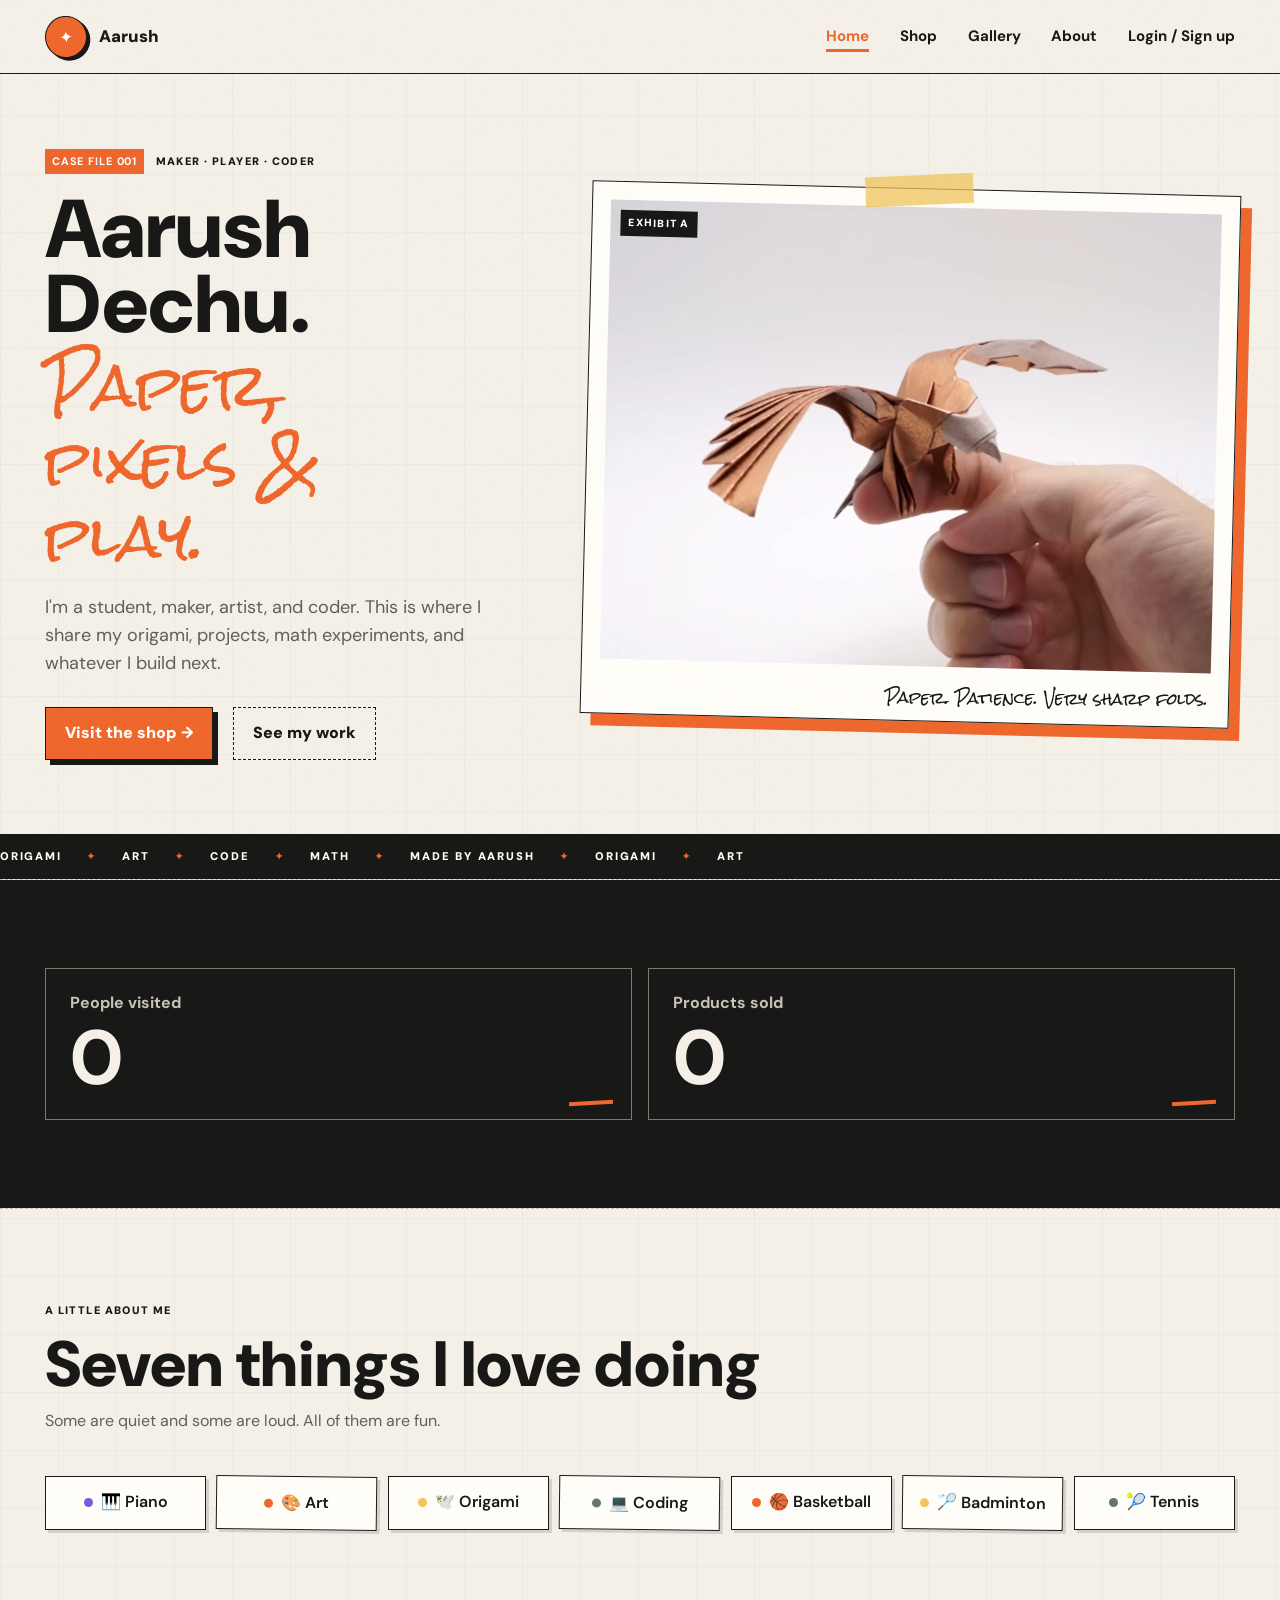
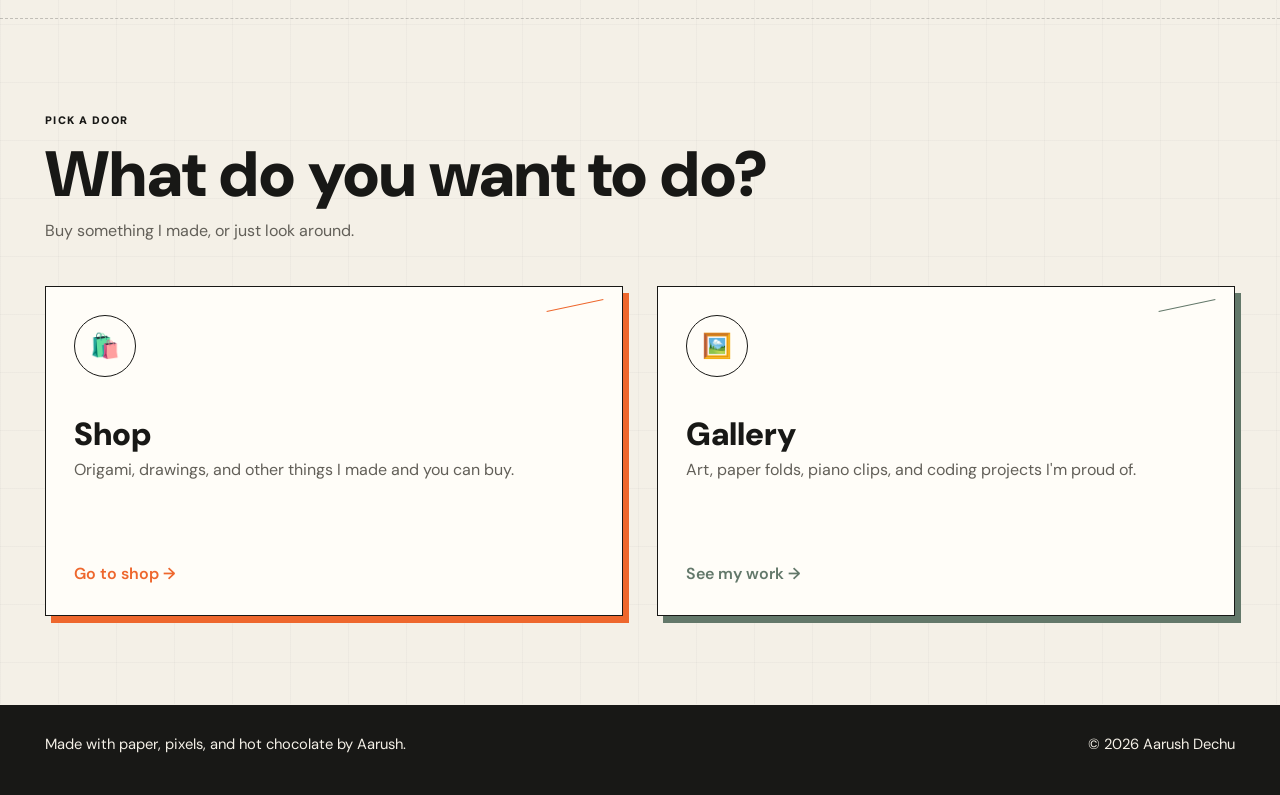
==== index.html @ 9ca2159f "Polish the full website experience" ====
<!DOCTYPE html>
<html lang="en">
<head>
  <meta charset="UTF-8" />
  <meta name="viewport" content="width=device-width, initial-scale=1.0" />
  <title>Aarush Dechu — Make. Sell. Play.</title>
  <meta name="description" content="Aarush's home base — origami, art, piano, coding, and sports. Shop his creations and see what he makes." />
  <link rel="preconnect" href="https://fonts.googleapis.com" />
  <link rel="preconnect" href="https://fonts.gstatic.com" crossorigin />
  <link href="https://fonts.googleapis.com/css2?family=DM+Sans:wght@400;500;600;700;800;900&family=Rock+Salt&display=swap" rel="stylesheet" />
  <link rel="stylesheet" href="css/style.css" />
</head>
<body class="home-page">
  <a class="skip-link" href="#main-content">Skip to content</a>

  <header class="site-header">
    <div class="wrap nav">
      <a class="brand" href="index.html"><span class="mark">✦</span> Aarush</a>
      <button class="nav-toggle" aria-label="Open menu" aria-expanded="false" aria-controls="primary-navigation">☰</button>
      <ul class="nav-links" id="primary-navigation">
        <li><a href="index.html" aria-current="page">Home</a></li>
        <li><a href="shop.html">Shop</a></li>
        <li><a href="gallery.html">Gallery</a></li>
        <li><a href="about.html">About</a></li>
        <li><a href="login.html" data-auth-link>Login</a></li>
      </ul>
    </div>
  </header>

  <section class="hero" id="main-content">
    <div class="wrap hero-grid">
      <div>
        <span class="eyebrow"><b>Case file 001</b> Maker · Player · Coder</span>
        <h1>Aarush Dechu.<br /><em>Paper, pixels &amp; play.</em></h1>
        <p class="lead">I'm a student, maker, artist, and coder. This is where I share my origami, projects, math experiments, and whatever I build next.</p>
        <div class="hero-actions">
          <a class="btn btn--coral" href="shop.html">Visit the shop →</a>
          <a class="btn btn--ghost" href="gallery.html">See my work</a>
        </div>
      </div>

      <div class="bird-stage">
        <div class="hero-case-photo">
          <span>Exhibit A</span>
          <img class="bird" src="images/shop/eagle-mywebsite-shop.png" alt="Hand-folded origami eagle balanced on a finger" />
          <p>Paper. Patience. Very sharp folds.</p>
        </div>
      </div>
    </div>
  </section>

  <div class="maker-ticker" aria-label="Things Aarush makes">
    <div>ORIGAMI <span>✦</span> ART <span>✦</span> CODE <span>✦</span> MATH <span>✦</span> MADE BY AARUSH <span>✦</span> ORIGAMI <span>✦</span> ART</div>
  </div>

  <hr class="crease" />

  <section class="section stats-section" aria-label="Site stats">
    <div class="wrap">
      <div class="stats-grid">
        <article class="stat-card">
          <span>People visited</span>
          <strong data-site-stat="uniqueVisitors">0</strong>
        </article>
        <article class="stat-card">
          <span>Products sold</span>
          <strong data-site-stat="productsSold">0</strong>
        </article>
      </div>
    </div>
  </section>

  <hr class="crease" />

  <section class="section">
    <div class="wrap">
      <div class="section-head">
        <span class="eyebrow">A little about me</span>
        <h2>Seven things I love doing</h2>
        <p>Some are quiet and some are loud. All of them are fun.</p>
      </div>
      <div class="chips">
        <span class="chip"><span class="dot" style="background:var(--violet)"></span>🎹 Piano</span>
        <span class="chip"><span class="dot" style="background:var(--coral)"></span>🎨 Art</span>
        <span class="chip"><span class="dot" style="background:var(--gold)"></span>🕊️ Origami</span>
        <span class="chip"><span class="dot" style="background:var(--teal)"></span>💻 Coding</span>
        <span class="chip"><span class="dot" style="background:var(--coral)"></span>🏀 Basketball</span>
        <span class="chip"><span class="dot" style="background:var(--gold)"></span>🏸 Badminton</span>
        <span class="chip"><span class="dot" style="background:var(--teal)"></span>🎾 Tennis</span>
      </div>
    </div>
  </section>

  <hr class="crease" />

  <section class="section">
    <div class="wrap">
      <div class="section-head">
        <span class="eyebrow">Pick a door</span>
        <h2>What do you want to do?</h2>
        <p>Buy something I made, or just look around.</p>
      </div>

      <div class="doors">
        <a class="door" href="shop.html" style="--accent: var(--coral)">
          <span class="tag">🛍️</span>
          <h3>Shop</h3>
          <p>Origami, drawings, and other things I made and you can buy.</p>
          <span class="go">Go to shop →</span>
        </a>

        <a class="door" href="gallery.html" style="--accent: var(--teal)">
          <span class="tag">🖼️</span>
          <h3>Gallery</h3>
          <p>Art, paper folds, piano clips, and coding projects I'm proud of.</p>
          <span class="go">See my work →</span>
        </a>

      </div>
    </div>
  </section>

  <footer class="site-footer">
    <div class="wrap">
      <span>Made with paper, pixels, and hot chocolate by Aarush.</span>
      <span>© <span data-year>2026</span> Aarush Dechu</span>
    </div>
  </footer>

  <script src="js/main.js"></script>
</body>
</html>
---- css/style.css ----
/* =====================================================================
   Aarush's website — shared styles
   Theme: "folded paper / origami". Edit the colors in :root to recolor
   the whole site at once.
   ===================================================================== */

:root {
  --paper:    #FAF7F1;
  --surface:  #FFFFFF;
  --ink:      #1B2240;
  --ink-soft: #5A6080;
  --coral:    #FF5A5A;
  --gold:     #FFB22E;
  --teal:     #15B7A4;
  --violet:   #7B6CF6;
  --crease:   rgba(27, 34, 64, 0.14);

  --radius: 18px;
  --shadow: 0 14px 30px -18px rgba(27, 34, 64, 0.45);
  --maxw: 1080px;
  --font-display: "Fredoka", system-ui, sans-serif;
  --font-body: "DM Sans", system-ui, sans-serif;
}

* { box-sizing: border-box; }
html { scroll-behavior: smooth; }
[hidden] { display: none !important; }

body {
  margin: 0;
  font-family: var(--font-body);
  color: var(--ink);
  background: var(--paper);
  background-image:
    linear-gradient(135deg, rgba(27,34,64,0.02) 25%, transparent 25%),
    linear-gradient(225deg, rgba(27,34,64,0.02) 25%, transparent 25%);
  background-size: 60px 60px;
  line-height: 1.6;
  -webkit-font-smoothing: antialiased;
}

h1, h2, h3 { font-family: var(--font-display); line-height: 1.1; margin: 0; }
a { color: inherit; }
img { max-width: 100%; display: block; }

.wrap { width: 100%; max-width: var(--maxw); margin: 0 auto; padding: 0 22px; }

.eyebrow {
  font-family: var(--font-display);
  font-weight: 600;
  letter-spacing: 0.14em;
  text-transform: uppercase;
  font-size: 0.78rem;
  color: var(--teal);
}

.btn {
  display: inline-flex;
  align-items: center;
  gap: 8px;
  font-family: var(--font-display);
  font-weight: 600;
  font-size: 1rem;
  padding: 12px 22px;
  border-radius: 999px;
  border: 2px solid var(--ink);
  background: var(--ink);
  color: #fff;
  text-decoration: none;
  cursor: pointer;
  transition: transform 0.15s ease, box-shadow 0.15s ease;
}
.btn:hover { transform: translateY(-2px); box-shadow: var(--shadow); }
.btn--coral { background: var(--coral); border-color: var(--coral); }
.btn--ghost { background: transparent; color: var(--ink); }
.btn:focus-visible { outline: 3px solid var(--violet); outline-offset: 2px; }
.btn:disabled {
  cursor: wait;
  opacity: 0.65;
  transform: none;
}

.site-header {
  position: sticky;
  top: 0;
  z-index: 50;
  background: rgba(250, 247, 241, 0.85);
  backdrop-filter: blur(8px);
  border-bottom: 1px solid var(--crease);
}
.nav { display: flex; align-items: center; justify-content: space-between; padding: 14px 0; }
.brand {
  display: flex; align-items: center; gap: 10px;
  font-family: var(--font-display); font-weight: 700; font-size: 1.3rem;
  text-decoration: none;
}
.brand .mark {
  width: 34px; height: 34px;
  display: grid; place-items: center;
  background: var(--gold); color: var(--ink);
  border-radius: 9px 9px 9px 2px;
  transform: rotate(-4deg);
}
.nav-links { display: flex; align-items: center; gap: 6px; list-style: none; margin: 0; padding: 0; }
.nav-links a {
  text-decoration: none; font-weight: 500; padding: 8px 14px;
  border-radius: 999px; color: var(--ink-soft);
  transition: color 0.15s, background 0.15s;
}
.nav-links a:hover { color: var(--ink); background: rgba(27,34,64,0.06); }
.nav-links a[aria-current="page"] { color: var(--ink); background: rgba(123,108,246,0.14); }
.nav-links a.nav-feature {
  font-family: var(--font-display);
  font-weight: 700;
  color: #fff;
  background: linear-gradient(135deg, var(--violet), var(--teal));
  box-shadow: 0 10px 20px -14px rgba(27, 34, 64, 0.8);
}
.nav-links a.nav-feature:hover,
.nav-links a.nav-feature[aria-current="page"] {
  color: #fff;
  background: linear-gradient(135deg, var(--coral), var(--violet));
  transform: translateY(-1px);
}

.nav-links a.profile-pill {
  width: 42px;
  height: 42px;
  display: grid;
  place-items: center;
  padding: 0;
  background: linear-gradient(135deg, var(--violet), var(--teal));
  color: #fff;
  font-family: var(--font-display);
  font-weight: 700;
  box-shadow: 0 10px 20px -14px rgba(27, 34, 64, 0.8);
}

.nav-toggle {
  display: none;
  background: none; border: 2px solid var(--ink);
  border-radius: 10px; width: 42px; height: 42px;
  cursor: pointer; font-size: 1.2rem; color: var(--ink);
}

.hero { position: relative; overflow: hidden; padding: 70px 0 60px; }
.hero-grid { display: grid; grid-template-columns: 1.2fr 0.8fr; gap: 30px; align-items: center; }
.hero h1 { font-size: clamp(2.6rem, 6vw, 4.4rem); margin: 12px 0 16px; }
.hero h1 .pop { color: var(--coral); }
.hero p.lead { font-size: 1.2rem; color: var(--ink-soft); max-width: 30ch; }
.hero-actions { display: flex; gap: 12px; flex-wrap: wrap; margin-top: 26px; }

.bird-stage { display: grid; place-items: center; }
.bird { width: 100%; max-width: 320px; animation: float 6s ease-in-out infinite; }
@keyframes float {
  0%, 100% { transform: translateY(0) rotate(-2deg); }
  50%      { transform: translateY(-16px) rotate(2deg); }
}

.crease { height: 0; border: none; border-top: 2px dashed var(--crease); margin: 0; }

.section { padding: 56px 0; }
.section-head { max-width: 46ch; margin-bottom: 30px; }
.section-head h2 { font-size: clamp(1.8rem, 4vw, 2.6rem); margin: 8px 0; }
.section-head p { color: var(--ink-soft); margin: 0; }

.chips { display: flex; flex-wrap: wrap; gap: 12px; }
.chip {
  display: inline-flex; align-items: center; gap: 8px;
  background: var(--surface); border: 1px solid var(--crease);
  border-radius: 999px; padding: 10px 16px; font-weight: 600;
  box-shadow: 0 6px 14px -12px rgba(27,34,64,0.5);
}
.chip .dot { width: 9px; height: 9px; border-radius: 50%; }

.stats-section {
  padding: 34px 0;
}

.stats-grid {
  display: grid;
  grid-template-columns: repeat(auto-fit, minmax(240px, 1fr));
  gap: 16px;
}

.stat-card {
  position: relative;
  overflow: hidden;
  padding: 18px 20px;
  border: 1px solid var(--crease);
  border-radius: 16px;
  background:
    linear-gradient(135deg, rgba(255,178,46,0.18), rgba(21,183,164,0.12)),
    #fff;
  box-shadow: var(--shadow);
}

.stat-card::before {
  content: "";
  position: absolute;
  inset: 0 auto 0 0;
  width: 7px;
  background: var(--coral);
}

.stat-card span {
  display: block;
  color: var(--ink-soft);
  font-weight: 700;
}

.stat-card strong {
  display: block;
  margin-top: 4px;
  font-family: var(--font-display);
  font-size: clamp(2rem, 5vw, 3.2rem);
  line-height: 1;
  color: var(--ink);
}

.doors { display: grid; grid-template-columns: repeat(auto-fit, minmax(240px, 1fr)); gap: 18px; }
.door {
  position: relative;
  display: flex; flex-direction: column;
  background: var(--surface); border: 1px solid var(--crease);
  border-radius: var(--radius); padding: 26px 24px 24px;
  text-decoration: none; overflow: hidden;
  transition: transform 0.18s ease, box-shadow 0.18s ease;
}
.door:hover { transform: translateY(-6px); box-shadow: var(--shadow); }
.door::after {
  content: "";
  position: absolute; top: 0; right: 0;
  width: 0; height: 0; border-style: solid;
  border-width: 0 34px 34px 0;
  border-color: transparent var(--accent, var(--gold)) transparent transparent;
}
.door .tag { font-size: 2rem; margin-bottom: 12px; }
.door h3 { font-size: 1.4rem; margin-bottom: 6px; }
.door p { color: var(--ink-soft); margin: 0 0 16px; flex: 1; }
.door .go { font-family: var(--font-display); font-weight: 600; color: var(--accent, var(--ink)); }
.door--quadratic {
  background:
    linear-gradient(135deg, rgba(123,108,246,0.14), rgba(21,183,164,0.1)),
    var(--surface);
}
.door--quadratic .tag {
  width: 54px;
  height: 54px;
  display: grid;
  place-items: center;
  border-radius: 14px;
  background: var(--ink);
  color: #fff;
  font-family: var(--font-display);
  font-size: 1.45rem;
  font-weight: 700;
}

.grid { display: grid; grid-template-columns: repeat(auto-fill, minmax(230px, 1fr)); gap: 18px; }
.card {
  background: var(--surface); border: 1px solid var(--crease);
  border-radius: var(--radius); overflow: hidden;
  display: flex; flex-direction: column;
  transition: transform 0.16s ease, box-shadow 0.16s ease;
}
.card:hover { transform: translateY(-4px); box-shadow: var(--shadow); }
.card .thumb {
  aspect-ratio: 4 / 3; display: grid; place-items: center; font-size: 3rem;
  background: linear-gradient(135deg, rgba(123,108,246,0.12), rgba(21,183,164,0.12));
}
.card .body { padding: 16px; display: flex; flex-direction: column; gap: 6px; flex: 1; }
.card h3 { font-size: 1.15rem; }
.card .desc { color: var(--ink-soft); font-size: 0.95rem; flex: 1; }
.card .meta { display: flex; align-items: center; justify-content: space-between; margin-top: 8px; }
.price { font-family: var(--font-display); font-weight: 700; font-size: 1.15rem; color: var(--teal); }
.pill {
  font-size: 0.75rem; font-weight: 700; text-transform: uppercase; letter-spacing: 0.04em;
  padding: 3px 9px; border-radius: 999px;
}
.pill--available { background: rgba(21,183,164,0.15); color: var(--teal); }
.pill--soon { background: rgba(255,178,46,0.2); color: #9a6b00; }
.card .ask {
  margin: 0 16px 16px; text-align: center;
  font-family: var(--font-display); font-weight: 600;
  padding: 10px; border-radius: 12px;
  border: 2px solid var(--ink); background: var(--ink); color: #fff; cursor: pointer;
}
.card .ask:hover { background: var(--coral); border-color: var(--coral); }

body.shop-page {
  background-color: #f3f8f2;
  background-image:
    linear-gradient(135deg, rgba(21,183,164,0.035) 25%, transparent 25%),
    linear-gradient(225deg, rgba(255,178,46,0.045) 25%, transparent 25%);
}

.shop-note {
  margin-bottom: 32px;
}

.shop-catalog {
  display: grid;
  grid-template-columns: repeat(auto-fit, minmax(240px, 1fr));
  gap: 30px;
  align-items: start;
}

.shop-category {
  --folder-accent: #efbd52;
  --folder-deep: #d9962d;
  position: relative;
  min-width: 0;
}

.shop-category:not(.is-collapsed) {
  grid-column: 1 / -1;
}

.shop-folder-toggle {
  position: relative;
  width: 100%;
  display: block;
  border: 0;
  background: transparent;
  color: var(--ink);
  cursor: pointer;
  font: inherit;
  padding: 0;
  text-align: left;
  transition: transform 0.2s ease, filter 0.2s ease;
}

.shop-folder-toggle:hover {
  filter: drop-shadow(0 18px 18px rgba(27,34,64,0.14));
  transform: translateY(-6px) rotate(-0.7deg);
}

.shop-folder-toggle[aria-expanded="true"] {
  transform: translateY(-2px);
}

.shop-folder-toggle:focus-visible {
  outline: 3px solid var(--violet);
  outline-offset: 8px;
  border-radius: 18px;
}

.folder-art {
  position: relative;
  display: block;
  height: 154px;
  isolation: isolate;
  filter: drop-shadow(0 14px 14px rgba(27,34,64,0.14));
}

.folder-back,
.folder-paper,
.folder-front {
  position: absolute;
  display: block;
  transition: transform 0.22s ease;
}

.folder-back {
  left: 8px;
  right: 8px;
  top: 34px;
  height: 82px;
  z-index: 1;
  border: 3px solid color-mix(in srgb, var(--folder-deep) 74%, var(--ink));
  border-radius: 14px 14px 8px 8px;
  background: linear-gradient(145deg, color-mix(in srgb, var(--folder-accent) 58%, #fff), color-mix(in srgb, var(--folder-accent) 80%, #fff));
}

.folder-back::before {
  content: "";
  position: absolute;
  left: 28%;
  top: -31px;
  width: min(92px, 32%);
  height: 31px;
  border: 3px solid color-mix(in srgb, var(--folder-deep) 74%, var(--ink));
  border-bottom: 0;
  border-radius: 12px 12px 0 0;
  background: color-mix(in srgb, var(--folder-accent) 76%, #fff);
}

.folder-paper {
  left: 26px;
  right: 26px;
  top: 56px;
  height: 64px;
  z-index: 2;
  border: 2px solid rgba(27,34,64,0.14);
  border-bottom: 0;
  border-radius: 12px 12px 4px 4px;
  background: rgba(255,255,255,0.94);
}

.folder-paper--one {
  transform: translateY(5px) rotate(-1deg);
}

.folder-paper--two {
  transform: translateY(12px) rotate(0.9deg);
}

.folder-front {
  left: 4px;
  right: 4px;
  bottom: 6px;
  height: 78px;
  z-index: 3;
  border: 3px solid color-mix(in srgb, var(--folder-deep) 78%, var(--ink));
  border-radius: 14px 14px 18px 18px;
  background:
    linear-gradient(100deg, rgba(255,255,255,0.22), transparent 34%),
    linear-gradient(145deg, color-mix(in srgb, var(--folder-accent) 72%, #fff), var(--folder-accent));
  transform-origin: bottom center;
}

.folder-front::after {
  content: "";
  position: absolute;
  left: 8%;
  right: 8%;
  top: -3px;
  height: 5px;
  border-radius: 999px;
  background: rgba(255,255,255,0.34);
}

.shop-folder-toggle:hover .folder-paper--one,
.shop-folder-toggle:hover .folder-paper--two {
  transform: translateY(-8px) rotate(-0.6deg);
}

.shop-folder-toggle:hover .folder-front {
  transform: translateY(2px);
}

.shop-folder-toggle[aria-expanded="true"] .folder-paper--one {
  transform: translateY(-17px) rotate(-1deg);
}

.shop-folder-toggle[aria-expanded="true"] .folder-paper--two {
  transform: translateY(-8px) rotate(0.9deg);
}

.shop-folder-toggle[aria-expanded="true"] .folder-front {
  transform: translateY(3px);
}

.folder-copy {
  display: grid;
  gap: 3px;
  margin-top: 12px;
  padding: 0 8px;
}

.folder-copy strong {
  font-family: var(--font-display);
  font-size: 1.28rem;
  line-height: 1.1;
}

.folder-copy small {
  color: var(--ink-soft);
  line-height: 1.35;
}

.folder-copy em {
  color: var(--folder-deep);
  font-family: var(--font-display);
  font-style: normal;
  font-weight: 800;
}

.shop-category__items {
  position: relative;
  display: grid;
  grid-template-columns: repeat(auto-fit, minmax(220px, 1fr));
  gap: 22px;
  margin-top: 26px;
  padding: 24px;
  border: 1px solid rgba(27,34,64,0.1);
  border-radius: 18px;
  background:
    linear-gradient(180deg, rgba(255,255,255,0.96), rgba(255,252,246,0.95));
  box-shadow: var(--shadow);
}

.shop-category.is-collapsed .shop-category__items {
  display: none;
}

.shop-folder-group { min-width: 0; }

.shop-folder-group:not(.is-collapsed) {
  grid-column: 1 / -1;
}

.shop-folder-group .folder-art {
  height: 116px;
}

.shop-folder-group .folder-back {
  top: 28px;
  height: 60px;
  border-width: 2px;
}

.shop-folder-group .folder-back::before {
  top: -23px;
  height: 23px;
  border-width: 2px;
  border-bottom: 0;
}

.shop-folder-group .folder-paper {
  top: 44px;
  height: 46px;
  border-width: 2px;
}

.shop-folder-group .folder-front {
  bottom: 4px;
  height: 56px;
  border-width: 2px;
  border-radius: 12px 12px 15px 15px;
}

.shop-folder-group .folder-copy strong {
  font-size: 1.12rem;
}

.shop-subitems {
  grid-column: 1 / -1;
  display: grid;
  grid-template-columns: repeat(auto-fill, minmax(190px, 1fr));
  gap: 14px;
  margin-top: 18px;
  padding: 18px;
  border: 1px dashed rgba(27,34,64,0.2);
  border-radius: 16px;
  background:
    linear-gradient(135deg, rgba(250,247,241,0.92), rgba(255,255,255,0.9));
}

.shop-folder-group.is-collapsed .shop-subitems {
  display: none;
}

.shop-item-card {
  position: relative;
  border-radius: 16px;
  box-shadow: 0 14px 22px -20px rgba(27,34,64,0.5);
}

.shop-item-card .meta {
  gap: 10px;
}

.shop-letter {
  color: var(--ink);
  font-family: var(--font-display);
  font-size: 2.4rem;
  font-weight: 800;
}

.shop-photo-frame {
  overflow: hidden;
  background:
    linear-gradient(135deg, rgba(255,255,255,0.96), rgba(236,246,246,0.9));
}

.shop-photo {
  width: 100%;
  height: 100%;
  object-fit: contain;
  object-position: center;
  transform: scale(var(--thumb-zoom, 1.18));
  transform-origin: center;
  transition: transform 0.18s ease;
}

.shop-item-card:hover .shop-photo {
  transform: scale(calc(var(--thumb-zoom, 1.18) + 0.04));
}

.shop-photo-frame .shop-letter {
  width: 100%;
  height: 100%;
  display: grid;
  place-items: center;
}

.shop-item-card--nested {
  border-radius: 14px;
}

.shop-item-card--nested .thumb {
  aspect-ratio: 5 / 3;
}

.shop-item-card--nested .shop-letter {
  font-size: 1.9rem;
}

.product-detail-card {
  display: grid;
  grid-template-columns: minmax(0, 1.08fr) minmax(320px, 0.92fr);
  gap: 28px;
  align-items: start;
}

.product-photo-panel,
.product-info-panel,
.product-empty {
  border: 1px solid var(--crease);
  border-radius: var(--radius);
  background: rgba(255,255,255,0.9);
  box-shadow: var(--shadow);
}

.product-photo-panel {
  display: grid;
  place-items: center;
  min-height: 470px;
  padding: 24px;
  background:
    linear-gradient(135deg, rgba(255,255,255,0.98), rgba(250,247,241,0.92));
}

.product-photo-large {
  width: 100%;
  max-height: 620px;
  object-fit: contain;
}

.product-info-panel {
  padding: 28px;
}

.product-back {
  display: inline-flex;
  margin-bottom: 18px;
  color: var(--ink-soft);
  font-family: var(--font-display);
  font-weight: 700;
  text-decoration: none;
}

.product-back:hover {
  color: var(--coral);
}

.product-info-panel h1,
.product-empty h1 {
  margin: 8px 0 12px;
  font-size: clamp(2.1rem, 6vw, 3.4rem);
}

.product-lead {
  color: var(--ink-soft);
  font-size: 1.08rem;
  margin: 0 0 20px;
}

.buy-box {
  margin: 22px 0;
  padding: 18px;
  border: 1px dashed rgba(27,34,64,0.2);
  border-radius: 16px;
  background: rgba(255,178,46,0.12);
}

.buy-box h2 {
  font-size: 1.2rem;
  margin-bottom: 6px;
}

.buy-box p,
.cart-preview-note {
  color: var(--ink-soft);
  margin: 0;
}

.add-cart-preview {
  width: 100%;
  justify-content: center;
}

.cart-preview-note {
  margin-top: 10px;
  font-size: 0.92rem;
}

.product-facts {
  list-style: none;
  display: grid;
  gap: 10px;
  padding: 0;
  margin: 24px 0 0;
}

.product-facts li {
  padding: 12px 14px;
  border: 1px solid var(--crease);
  border-radius: 12px;
  background: rgba(255,255,255,0.72);
}

.product-empty {
  max-width: 620px;
  padding: 32px;
}

.cart-fab {
  position: fixed;
  right: 22px;
  bottom: 22px;
  z-index: 70;
  display: none;
  align-items: center;
  gap: 10px;
  border: 0;
  border-radius: 999px;
  background: linear-gradient(135deg, var(--ink), #303866);
  color: #fff;
  font-family: var(--font-display);
  font-weight: 800;
  padding: 12px 14px 12px 18px;
  cursor: pointer;
  box-shadow: 0 18px 32px -18px rgba(27,34,64,0.75);
}

.cart-fab.has-items {
  display: inline-flex;
}

.cart-fab b {
  min-width: 28px;
  height: 28px;
  display: grid;
  place-items: center;
  border-radius: 999px;
  background: var(--coral);
  color: #fff;
}

.cart-fab.cart-pop {
  animation: cart-pop 0.42s ease;
}

@keyframes cart-pop {
  0% { transform: scale(1); }
  45% { transform: scale(1.12) rotate(-3deg); }
  100% { transform: scale(1); }
}

.cart-drawer {
  position: fixed;
  inset: 0;
  z-index: 90;
}

.cart-drawer__backdrop {
  position: absolute;
  inset: 0;
  background: rgba(27,34,64,0.32);
  backdrop-filter: blur(3px);
}

.cart-drawer__panel {
  position: absolute;
  top: 0;
  right: 0;
  width: min(100%, 460px);
  height: 100%;
  overflow-y: auto;
  background: var(--surface);
  border-left: 1px solid var(--crease);
  box-shadow: -24px 0 40px -30px rgba(27,34,64,0.8);
  padding: 24px;
}

.cart-drawer__top {
  display: flex;
  align-items: start;
  justify-content: space-between;
  gap: 16px;
  margin-bottom: 20px;
}

.cart-drawer__top h2 {
  margin-top: 4px;
  font-size: 2rem;
}

.cart-close {
  width: 42px;
  height: 42px;
  border: 1px solid var(--crease);
  border-radius: 999px;
  background: #fff;
  color: var(--ink);
  cursor: pointer;
  font-size: 1.5rem;
}

.cart-items {
  display: grid;
  gap: 12px;
  margin-bottom: 22px;
}

.cart-line {
  display: grid;
  grid-template-columns: 82px minmax(0, 1fr);
  gap: 12px;
  align-items: center;
  padding: 10px;
  border: 1px solid var(--crease);
  border-radius: 14px;
  background: rgba(250,247,241,0.7);
}

.cart-line img {
  width: 82px;
  height: 64px;
  object-fit: contain;
  border-radius: 10px;
  background: #fff;
}

.cart-line strong,
.cart-line span {
  display: block;
}

.cart-line span {
  color: var(--ink-soft);
  font-size: 0.9rem;
}

.cart-line__actions {
  display: flex;
  flex-wrap: wrap;
  align-items: center;
  gap: 8px;
  margin-top: 8px;
}

.cart-line__actions button {
  border: 1px solid var(--crease);
  border-radius: 999px;
  background: #fff;
  color: var(--ink);
  cursor: pointer;
  font: inherit;
  font-weight: 700;
  padding: 4px 10px;
}

.cart-empty,
.checkout-message {
  color: var(--ink-soft);
}

.checkout-form {
  display: grid;
  gap: 14px;
  padding: 18px;
  border: 1px solid var(--crease);
  border-radius: 16px;
  background:
    linear-gradient(135deg, rgba(123,108,246,0.08), rgba(21,183,164,0.08)),
    #fff;
}

.checkout-form h3 {
  font-size: 1.35rem;
}

.checkout-form p {
  margin: 0;
  color: var(--ink-soft);
}

.checkout-form label,
.checkout-form fieldset {
  display: grid;
  gap: 7px;
  margin: 0;
  color: var(--ink);
  font-family: var(--font-display);
  font-weight: 700;
}

.checkout-form fieldset {
  border: 1px dashed var(--crease);
  border-radius: 14px;
  padding: 12px;
}

.checkout-form legend {
  padding: 0 6px;
}

.checkout-options {
  display: grid;
  gap: 9px;
  margin-top: 4px;
}

.checkout-options--two {
  grid-template-columns: repeat(2, minmax(0, 1fr));
}

.checkout-options label {
  position: relative;
  display: grid;
  grid-template-columns: auto minmax(0, 1fr);
  align-items: center;
  gap: 10px;
  min-height: 46px;
  padding: 11px 12px;
  border: 2px solid var(--crease);
  border-radius: 12px;
  background: rgba(255,255,255,0.78);
  cursor: pointer;
  color: var(--ink-soft);
  font-family: var(--font-display);
  font-weight: 700;
  line-height: 1.2;
}

.checkout-options label:has(input:checked) {
  border-color: var(--teal);
  background: rgba(21,183,164,0.12);
  color: var(--ink);
  box-shadow: inset 0 0 0 1px rgba(21,183,164,0.18);
}

.checkout-options input {
  width: 18px;
  height: 18px;
  min-width: 18px;
  flex: 0 0 auto;
  accent-color: var(--teal);
}

.checkout-options span {
  display: block;
  min-width: 0;
  overflow-wrap: anywhere;
}

.checkout-form input:not([type="radio"]),
.checkout-form textarea {
  width: 100%;
  border: 2px solid var(--crease);
  border-radius: 12px;
  background: #fff;
  color: var(--ink);
  font: inherit;
  padding: 11px 12px;
}

.checkout-form input:not([type="radio"]):focus,
.checkout-form textarea:focus {
  border-color: var(--violet);
  outline: 3px solid rgba(123,108,246,0.16);
}

.checkout-message.success {
  color: var(--teal);
  font-weight: 700;
}

.about-grid { display: grid; grid-template-columns: 0.9fr 1.1fr; gap: 34px; align-items: start; }
.portrait {
  aspect-ratio: 1; border-radius: var(--radius);
  background: linear-gradient(135deg, var(--gold), var(--coral));
  display: grid; place-items: center; font-size: 4rem; color: #fff;
  box-shadow: var(--shadow);
}
.facts { list-style: none; padding: 0; margin: 18px 0 0; display: grid; gap: 10px; }
.facts li { background: var(--surface); border: 1px solid var(--crease); border-radius: 12px; padding: 12px 16px; }
.facts li b { font-family: var(--font-display); }

.note {
  background: rgba(255,178,46,0.16);
  border: 1px dashed var(--gold);
  border-radius: 14px; padding: 14px 18px;
  font-size: 0.95rem; color: #6b4e00;
}
.note b { color: #5a4100; }

.auth-shell {
  min-height: calc(100vh - 190px);
  display: grid;
  place-items: center;
  padding: 64px 22px;
}

.auth-card {
  width: min(100%, 520px);
  border: 1px solid var(--crease);
  border-radius: var(--radius);
  background:
    linear-gradient(135deg, rgba(255,255,255,0.96), rgba(255,255,255,0.88)),
    linear-gradient(135deg, rgba(123,108,246,0.12), rgba(21,183,164,0.1));
  box-shadow: var(--shadow);
  padding: 32px;
}

.auth-card h1 {
  margin: 8px 0 10px;
  font-size: clamp(2.1rem, 7vw, 3.2rem);
}

.auth-intro {
  margin: 0 0 24px;
  color: var(--ink-soft);
}

.google-login-wrap {
  display: grid;
  gap: 8px;
  margin-bottom: 18px;
}

#google-signin {
  min-height: 44px;
}

.auth-tabs {
  display: grid;
  grid-template-columns: repeat(3, 1fr);
  gap: 8px;
  margin-bottom: 22px;
  padding: 6px;
  border: 1px solid var(--crease);
  border-radius: 16px;
  background: rgba(27,34,64,0.04);
}

.auth-tab {
  border: 0;
  border-radius: 12px;
  background: transparent;
  color: var(--ink-soft);
  cursor: pointer;
  font-family: var(--font-display);
  font-weight: 700;
  padding: 10px 12px;
}

.auth-tab.is-active {
  background: #fff;
  color: var(--ink);
  box-shadow: 0 8px 18px -16px rgba(27,34,64,0.8);
}

.auth-form {
  display: grid;
  gap: 16px;
}

.auth-form[hidden] {
  display: none;
}

.auth-field {
  display: grid;
  gap: 7px;
}

.auth-field label {
  color: var(--ink);
  font-family: var(--font-display);
  font-weight: 700;
}

.auth-field input,
.auth-field textarea {
  width: 100%;
  border: 2px solid var(--crease);
  border-radius: 14px;
  background: #fff;
  color: var(--ink);
  font: inherit;
  padding: 13px 14px;
}

.auth-field textarea {
  min-height: 92px;
  resize: vertical;
}

.auth-field input:focus,
.auth-field textarea:focus {
  border-color: var(--violet);
  outline: 3px solid rgba(123,108,246,0.18);
}

.auth-hint {
  margin: 0;
  color: var(--ink-soft);
  font-size: 0.86rem;
}

.auth-message {
  min-height: 1.4em;
  margin: 0;
  color: var(--ink-soft);
  font-weight: 700;
}

.auth-message.error {
  color: var(--coral);
}

.auth-message.success {
  color: var(--teal);
}

.auth-submit {
  justify-content: center;
  width: 100%;
}

.auth-text-button {
  justify-self: center;
  border: 0;
  background: transparent;
  color: var(--violet);
  cursor: pointer;
  font-family: var(--font-display);
  font-weight: 700;
  padding: 2px 4px;
}

.auth-text-button:hover {
  color: var(--coral);
}

.auth-modal[hidden] {
  display: none;
}

.auth-modal {
  position: fixed;
  inset: 0;
  z-index: 100;
  display: grid;
  place-items: center;
  padding: 22px;
  animation: modalFadeIn 0.28s ease both;
}

.auth-modal__backdrop {
  position: absolute;
  inset: 0;
  background: rgba(27, 34, 64, 0.42);
  backdrop-filter: blur(5px);
  animation: modalBackdropIn 0.34s ease both;
}

.auth-modal__card {
  position: relative;
  width: min(100%, 460px);
  border: 1px solid var(--crease);
  border-radius: var(--radius);
  background:
    linear-gradient(135deg, rgba(255,255,255,0.98), rgba(255,255,255,0.92)),
    linear-gradient(135deg, rgba(123,108,246,0.14), rgba(21,183,164,0.12));
  box-shadow: 0 24px 60px -30px rgba(27,34,64,0.8);
  padding: 28px;
  transform-origin: center;
  animation: modalCardIn 0.42s cubic-bezier(0.16, 1, 0.3, 1) both;
}

.auth-modal__card h2 {
  margin: 8px 0 10px;
  font-size: clamp(1.8rem, 6vw, 2.6rem);
}

.auth-modal__card p {
  margin: 0;
  color: var(--ink-soft);
}

.auth-modal__actions {
  display: flex;
  flex-wrap: wrap;
  gap: 10px;
  margin-top: 22px;
}

.auth-modal__close {
  position: absolute;
  top: 12px;
  right: 12px;
  width: 36px;
  height: 36px;
  border: 0;
  border-radius: 50%;
  background: rgba(27,34,64,0.08);
  color: var(--ink);
  cursor: pointer;
  font-size: 1.35rem;
  line-height: 1;
}

.auth-modal.is-required .auth-modal__close {
  display: none;
}

.profile-menu[hidden] {
  display: none;
}

.profile-menu {
  position: fixed;
  top: 76px;
  right: max(22px, calc((100vw - var(--maxw)) / 2 + 22px));
  z-index: 90;
  width: min(92vw, 340px);
  animation: modalCardIn 0.24s cubic-bezier(0.16, 1, 0.3, 1) both;
}

.profile-menu__panel {
  border: 1px solid var(--crease);
  border-radius: 16px;
  background: rgba(255,255,255,0.96);
  box-shadow: 0 24px 60px -34px rgba(27,34,64,0.9);
  padding: 16px;
}

.profile-menu__top {
  display: grid;
  grid-template-columns: auto minmax(0, 1fr);
  gap: 12px;
  align-items: center;
  padding-bottom: 12px;
  border-bottom: 1px solid var(--crease);
}

.profile-menu__avatar {
  width: 46px;
  height: 46px;
  display: grid;
  place-items: center;
  border-radius: 50%;
  background: linear-gradient(135deg, var(--violet), var(--teal));
  color: #fff;
  font-family: var(--font-display);
  font-weight: 700;
  font-size: 1.25rem;
}

.profile-menu__name,
.profile-menu__email {
  display: block;
  overflow: hidden;
  text-overflow: ellipsis;
  white-space: nowrap;
}

.profile-menu__name {
  font-family: var(--font-display);
}

.profile-menu__email,
.profile-menu__item span {
  color: var(--ink-soft);
  font-size: 0.9rem;
}

.profile-menu__item {
  display: grid;
  gap: 3px;
  padding: 12px 0;
  border-bottom: 1px solid var(--crease);
}

.profile-menu__button {
  width: 100%;
  margin-top: 10px;
  border: 2px solid var(--ink);
  border-radius: 12px;
  background: var(--ink);
  color: #fff;
  cursor: pointer;
  font-family: var(--font-display);
  font-weight: 700;
  padding: 10px 12px;
}

.profile-menu__button--danger {
  background: var(--coral);
  border-color: var(--coral);
}

.is-quadratic-locked .quadratic-chat-card {
  position: relative;
}

.is-quadratic-locked .quadratic-chat-card::after {
  content: "";
  position: absolute;
  inset: 0;
  pointer-events: none;
  border-radius: var(--radius);
  background: linear-gradient(rgba(250,247,241,0.36), rgba(250,247,241,0.36));
}

@keyframes modalFadeIn {
  from { opacity: 0; }
  to { opacity: 1; }
}

@keyframes modalBackdropIn {
  from { opacity: 0; backdrop-filter: blur(0); }
  to { opacity: 1; backdrop-filter: blur(5px); }
}

@keyframes modalCardIn {
  from {
    opacity: 0;
    transform: translateY(18px) scale(0.96);
  }
  to {
    opacity: 1;
    transform: translateY(0) scale(1);
  }
}

.site-footer {
  border-top: 2px dashed var(--crease);
  margin-top: 40px; padding: 28px 0 40px;
  color: var(--ink-soft); font-size: 0.92rem;
}
.site-footer .wrap { display: flex; justify-content: space-between; flex-wrap: wrap; gap: 10px; }

.quadratic-hero {
  position: relative;
  overflow: hidden;
  padding: 70px 0 34px;
  background:
    radial-gradient(circle at 78% 22%, rgba(123,108,246,0.22), transparent 28%),
    linear-gradient(135deg, rgba(21,183,164,0.12), rgba(255,178,46,0.1));
  border-bottom: 2px dashed var(--crease);
}

.quadratic-hero-grid {
  display: grid;
  grid-template-columns: minmax(0, 1fr) minmax(260px, 380px);
  gap: 28px;
  align-items: center;
}

.quadratic-hero h1 {
  margin: 10px 0 14px;
  font-size: clamp(3.2rem, 8vw, 6rem);
}

.quadratic-hero h1 span {
  color: var(--violet);
}

.quadratic-hero .lead {
  max-width: 42ch;
  color: var(--ink-soft);
  font-size: 1.18rem;
}

.formula-card {
  min-height: 230px;
  display: grid;
  align-content: center;
  gap: 12px;
  padding: 28px;
  border: 2px solid var(--ink);
  border-radius: var(--radius);
  background:
    linear-gradient(135deg, rgba(255,255,255,0.86), rgba(255,255,255,0.96)),
    repeating-linear-gradient(0deg, rgba(123,108,246,0.12) 0 2px, transparent 2px 34px),
    repeating-linear-gradient(90deg, rgba(21,183,164,0.12) 0 2px, transparent 2px 34px);
  box-shadow: var(--shadow);
  transform: rotate(2deg);
}

.formula-card span {
  font-family: var(--font-display);
  font-size: clamp(2rem, 5vw, 3rem);
  font-weight: 700;
  color: var(--ink);
}

.formula-card strong {
  color: var(--coral);
  font-family: var(--font-display);
  font-size: 1.2rem;
}

.quadratic-section {
  padding-top: 34px;
}

.quadratic-grid {
  display: grid;
  grid-template-columns: minmax(230px, 0.36fr) minmax(0, 1fr);
  gap: 22px;
  align-items: start;
}

.coach-panel,
.quadratic-chat-card {
  background: var(--surface);
  border: 1px solid var(--crease);
  border-radius: var(--radius);
  box-shadow: var(--shadow);
}

.coach-panel {
  position: sticky;
  top: 84px;
  padding: 24px;
}

.coach-panel h2 {
  margin: 8px 0 10px;
  font-size: 1.75rem;
}

.coach-panel p {
  color: var(--ink-soft);
  margin: 0 0 18px;
}

.coach-badges {
  display: flex;
  flex-wrap: wrap;
  gap: 9px;
}

.coach-badges span {
  border: 1px solid var(--crease);
  border-radius: 999px;
  background: rgba(123,108,246,0.1);
  color: var(--ink);
  font-weight: 700;
  padding: 8px 12px;
}

.coach-badges span:nth-child(2n) {
  background: rgba(21,183,164,0.12);
}

.memory-button {
  width: 100%;
  margin-top: 18px;
  border: 2px solid var(--ink);
  border-radius: 14px;
  background: transparent;
  color: var(--ink);
  cursor: pointer;
  font-family: var(--font-display);
  font-weight: 700;
  padding: 11px 14px;
}

.memory-button:hover {
  background: var(--ink);
  color: #fff;
}

.quadratic-chat-card {
  overflow: hidden;
}

.chat-topbar {
  display: flex;
  align-items: center;
  justify-content: space-between;
  gap: 16px;
  padding: 18px 20px;
  border-bottom: 1px solid var(--crease);
  background: linear-gradient(135deg, rgba(123,108,246,0.12), rgba(21,183,164,0.1));
}

.chat-topbar h2 {
  margin-top: 4px;
  font-size: 1.55rem;
}

.status-dot {
  flex: 0 0 auto;
  border-radius: 999px;
  background: linear-gradient(135deg, var(--violet), var(--teal));
  color: #fff;
  font-family: var(--font-display);
  font-weight: 700;
  padding: 8px 12px;
  box-shadow: 0 10px 22px -16px rgba(27,34,64,0.8);
}

.status-dot.is-ai {
  background: linear-gradient(135deg, var(--teal), var(--violet));
}

.status-dot.is-local {
  background: #9a6b00;
}

.math-chat {
  min-height: 320px;
  max-height: 520px;
  overflow-y: auto;
  display: flex;
  flex-direction: column;
  gap: 14px;
  padding: 20px;
  background:
    linear-gradient(rgba(250,247,241,0.92), rgba(250,247,241,0.92)),
    repeating-linear-gradient(0deg, transparent 0 29px, rgba(27,34,64,0.08) 30px),
    repeating-linear-gradient(90deg, transparent 0 29px, rgba(27,34,64,0.06) 30px);
}

.math-message {
  width: min(82%, 680px);
  border: 1px solid var(--crease);
  border-radius: 18px;
  background: #fff;
  padding: 15px 17px;
  box-shadow: 0 10px 24px -20px rgba(27,34,64,0.8);
}

.math-message.user {
  align-self: flex-end;
  background: linear-gradient(135deg, var(--ink), #303866);
  color: #fff;
  border-bottom-right-radius: 6px;
}

.math-message.bot {
  align-self: flex-start;
  border-bottom-left-radius: 6px;
}

.math-message strong {
  display: block;
  margin-bottom: 5px;
  font-family: var(--font-display);
}

.math-message p {
  margin: 0;
  white-space: pre-wrap;
}

.math-message.is-typing p::after {
  content: "";
  display: inline-block;
  width: 0.55em;
  height: 1em;
  margin-left: 2px;
  border-right: 2px solid var(--violet);
  transform: translateY(2px);
  animation: blink 0.85s steps(1) infinite;
}

@keyframes blink {
  50% { opacity: 0; }
}

.prompt-chips {
  display: flex;
  flex-wrap: wrap;
  gap: 9px;
  padding: 16px 20px 0;
}

.prompt-chips .chip {
  cursor: pointer;
  font: inherit;
  font-weight: 700;
}

.prompt-chips .chip:hover {
  border-color: var(--violet);
  color: var(--violet);
}

.math-form {
  display: grid;
  gap: 10px;
  padding: 18px 20px 20px;
}

.math-form label {
  font-family: var(--font-display);
  font-weight: 700;
  color: var(--ink-soft);
}

.ask-row {
  display: grid;
  grid-template-columns: minmax(0, 1fr) auto;
  gap: 12px;
  align-items: end;
}

.ask-row textarea {
  width: 100%;
  min-height: 92px;
  resize: vertical;
  border: 2px solid var(--crease);
  border-radius: 16px;
  background: #fff;
  color: var(--ink);
  font: inherit;
  padding: 12px 14px;
}

.ask-row textarea:focus {
  border-color: var(--violet);
  outline: 3px solid rgba(123,108,246,0.18);
}

.privacy-note {
  margin: 0;
  color: var(--ink-soft);
  font-size: 0.86rem;
}

@media (max-width: 820px) {
  .nav-toggle { display: block; }
  .nav-links {
    position: absolute; top: 68px; right: 22px; left: 22px;
    flex-direction: column; align-items: stretch; gap: 4px;
    background: var(--surface); border: 1px solid var(--crease);
    border-radius: 14px; padding: 10px; box-shadow: var(--shadow);
    display: none;
  }
  .nav-links.open { display: flex; }
  .hero-grid { grid-template-columns: 1fr; }
  .quadratic-hero-grid,
  .quadratic-grid,
  .product-detail-card,
  .ask-row { grid-template-columns: 1fr; }
  .bird-stage { order: -1; }
  .bird { max-width: 220px; }
  .doors { grid-template-columns: 1fr; }
  .stats-grid { grid-template-columns: 1fr; }
  .about-grid { grid-template-columns: 1fr; }
  .coach-panel { position: static; }
  .math-message { width: 100%; }
  .shop-catalog { grid-template-columns: 1fr; }
  .folder-art { height: 144px; }
  .folder-copy { padding: 0 2px; }
  .shop-category__items,
  .shop-subitems {
    grid-template-columns: 1fr;
  }
  .product-photo-panel {
    min-height: 320px;
  }
  .product-info-panel {
    padding: 22px;
  }
  .cart-fab {
    right: 16px;
    bottom: 16px;
  }
  .cart-drawer__panel {
    width: 100%;
    padding: 20px;
  }
  .checkout-options--two {
    grid-template-columns: 1fr;
  }
}

@media (prefers-reduced-motion: reduce) {
  * { animation: none !important; scroll-behavior: auto; }
  .btn:hover, .card:hover, .door:hover { transform: none; }
}

/* =====================================================================
   Aarush Lab case-file edition
   Visual language adapted from Aarush's A Sketchy Business project.
   ===================================================================== */

:root {
  --paper: #f4f0e7;
  --surface: #fffdf8;
  --ink: #181816;
  --ink-soft: #625f58;
  --coral: #ee672d;
  --gold: #f0c45e;
  --teal: #63786a;
  --violet: #755bd6;
  --crease: rgba(24, 24, 22, 0.23);
  --radius: 4px;
  --shadow: 6px 7px 0 rgba(24, 24, 22, 0.14);
  --maxw: 1180px;
  --font-display: "DM Sans", system-ui, sans-serif;
  --font-body: "DM Sans", system-ui, sans-serif;
}

body {
  background-color: var(--paper);
  background-image:
    linear-gradient(rgba(24, 24, 22, 0.026) 1px, transparent 1px),
    linear-gradient(90deg, rgba(24, 24, 22, 0.026) 1px, transparent 1px);
  background-size: 58px 58px;
  line-height: 1.55;
}

body::before {
  content: "";
  position: fixed;
  z-index: 100;
  inset: 0;
  pointer-events: none;
  opacity: 0.055;
  background-image: url("data:image/svg+xml,%3Csvg viewBox='0 0 180 180' xmlns='http://www.w3.org/2000/svg'%3E%3Cfilter id='n'%3E%3CfeTurbulence type='fractalNoise' baseFrequency='.9' numOctaves='3' stitchTiles='stitch'/%3E%3C/filter%3E%3Crect width='100%25' height='100%25' filter='url(%23n)' opacity='.22'/%3E%3C/svg%3E");
  mix-blend-mode: multiply;
}

h1,
h2,
h3,
.brand,
.btn,
.nav-links a {
  letter-spacing: 0;
}

h1,
h2,
h3 {
  font-weight: 900;
}

h1 em,
h2 em {
  color: var(--coral);
  font-family: "Rock Salt", cursive;
  font-size: 0.7em;
  font-style: normal;
  font-weight: 400;
}

.wrap {
  padding-inline: clamp(20px, 4vw, 48px);
}

.site-header {
  height: 78px;
  background: rgba(244, 240, 231, 0.94);
  border-bottom: 1px solid var(--ink);
  backdrop-filter: blur(12px);
}

.nav {
  height: 100%;
  padding-block: 0;
}

.brand {
  gap: 12px;
  font-size: 1.05rem;
  font-weight: 900;
}

.brand .mark {
  width: 42px;
  height: 42px;
  border: 1px solid var(--ink);
  border-radius: 50%;
  background: var(--coral);
  color: var(--surface);
  box-shadow: 3px 3px 0 var(--ink);
  transform: rotate(-6deg);
}

.nav-links {
  gap: clamp(12px, 2vw, 28px);
}

.nav-links a {
  position: relative;
  padding: 10px 0 8px;
  border: 0;
  border-radius: 0;
  color: var(--ink);
  font-size: 0.9rem;
  font-weight: 700;
  transition: color 0.18s ease;
}

.nav-links a::after {
  content: "";
  position: absolute;
  right: 0;
  bottom: 2px;
  left: 0;
  height: 3px;
  background: var(--coral);
  transform: scaleX(0);
  transform-origin: right;
  transition: transform 0.2s ease;
}

.nav-links a:hover,
.nav-links a[aria-current="page"] {
  background: transparent;
  box-shadow: none;
  color: var(--coral);
  transform: none;
}

.nav-links a:hover::after,
.nav-links a[aria-current="page"]::after {
  transform: scaleX(1);
  transform-origin: left;
}

.nav-links a.profile-pill {
  width: 36px;
  height: 36px;
  border: 1px solid var(--ink);
  border-radius: 50%;
  background: var(--coral);
  box-shadow: none;
  color: white;
  padding: 0;
}

.nav-links a.profile-pill::after {
  display: none;
}

.nav-links a.profile-pill:hover {
  background: var(--ink);
  color: white;
}

.nav-toggle {
  border: 1px solid var(--ink);
  border-radius: 0;
  background: var(--surface);
  box-shadow: 3px 3px 0 var(--coral);
}

.eyebrow {
  color: var(--ink);
  font-family: var(--font-body);
  font-size: 0.68rem;
  font-weight: 900;
  letter-spacing: 0.13em;
}

.eyebrow b {
  display: inline-block;
  margin-right: 8px;
  padding: 4px 7px;
  background: var(--coral);
  color: white;
  letter-spacing: 0.08em;
}

.hero {
  min-height: 650px;
  padding: 0;
  border-bottom: 1px solid var(--ink);
}

.hero-grid {
  min-height: 650px;
  grid-template-columns: minmax(0, 0.9fr) minmax(360px, 1.1fr);
  gap: clamp(32px, 7vw, 90px);
}

.hero h1 {
  max-width: 680px;
  margin: 18px 0 24px;
  font-size: clamp(3.3rem, 7vw, 6.4rem);
  line-height: 0.92;
}

.hero p.lead {
  max-width: 550px;
  color: var(--ink-soft);
  font-size: 1.08rem;
}

.hero-actions {
  gap: 20px;
  margin-top: 30px;
}

.btn {
  min-height: 52px;
  justify-content: space-between;
  padding: 13px 19px;
  border: 1px solid var(--ink);
  border-radius: 0;
  background: var(--ink);
  box-shadow: 5px 5px 0 var(--coral);
  color: white;
  font-weight: 900;
  transition: transform 0.18s ease, box-shadow 0.18s ease, background 0.18s ease;
}

.btn:hover {
  background: var(--coral);
  border-color: var(--ink);
  box-shadow: 7px 7px 0 var(--ink);
  transform: translate(-2px, -2px) rotate(-0.35deg);
}

.btn--coral {
  background: var(--coral);
  box-shadow: 5px 5px 0 var(--ink);
}

.btn--ghost {
  border-style: dashed;
  background: transparent;
  box-shadow: none;
  color: var(--ink);
}

.btn--ghost:hover {
  color: white;
}

.bird-stage {
  min-width: 0;
}

.hero-case-photo {
  position: relative;
  width: min(100%, 570px);
  padding: 18px 18px 54px;
  border: 1px solid var(--ink);
  background: var(--surface);
  box-shadow: 11px 12px 0 var(--coral);
  transform: rotate(1.4deg);
}

.hero-case-photo::after {
  content: "";
  position: absolute;
  top: -14px;
  left: 42%;
  width: 108px;
  height: 30px;
  background: rgba(240, 196, 94, 0.75);
  transform: rotate(-4deg);
}

.hero-case-photo > span {
  position: absolute;
  z-index: 2;
  top: 28px;
  left: 28px;
  padding: 5px 8px;
  background: var(--ink);
  color: white;
  font-size: 0.65rem;
  font-weight: 900;
  letter-spacing: 0.12em;
  text-transform: uppercase;
}

.hero-case-photo .bird {
  width: 100%;
  max-width: none;
  aspect-ratio: 4 / 3;
  object-fit: cover;
  animation: none;
}

.hero-case-photo p {
  position: absolute;
  right: 20px;
  bottom: 12px;
  margin: 0;
  font-family: "Rock Salt", cursive;
  font-size: clamp(0.72rem, 1.2vw, 0.95rem);
  transform: rotate(-1deg);
}

.maker-ticker {
  overflow: hidden;
  border-bottom: 1px solid var(--ink);
  background: var(--ink);
  color: var(--surface);
}

.maker-ticker div {
  width: max-content;
  padding: 13px 0;
  font-size: 0.7rem;
  font-weight: 900;
  letter-spacing: 0.16em;
  animation: makerTicker 22s linear infinite;
}

.maker-ticker span {
  margin-inline: 20px;
  color: var(--coral);
}

@keyframes makerTicker {
  to { transform: translateX(-40%); }
}

.crease {
  border-top: 1px dashed var(--crease);
}

.section {
  padding: 78px 0;
}

.section-head {
  max-width: 660px;
  margin-bottom: 38px;
}

.section-head h2 {
  margin: 10px 0 12px;
  font-size: clamp(2.4rem, 5vw, 4.6rem);
  line-height: 0.95;
}

.chips {
  gap: 10px;
}

.chip,
.coach-badges span {
  border: 1px solid var(--ink);
  border-radius: 0;
  background: var(--surface);
  box-shadow: 3px 3px 0 rgba(24, 24, 22, 0.14);
}

.chip:nth-child(even) {
  transform: rotate(0.7deg);
}

.stats-section {
  padding: 48px 0;
  background: var(--ink);
  color: var(--paper);
}

.stat-card {
  padding: 22px 24px;
  border: 1px solid rgba(244, 240, 231, 0.45);
  border-radius: 0;
  background: transparent;
  box-shadow: none;
}

.stat-card::before {
  top: auto;
  right: 18px;
  bottom: 14px;
  left: auto;
  width: 44px;
  height: 4px;
  transform: rotate(-3deg);
}

.stat-card span { color: #c9c2b6; }
.stat-card strong { color: var(--paper); font-size: clamp(2.7rem, 6vw, 4.8rem); }

.doors {
  gap: 24px;
}

.door {
  min-height: 310px;
  padding: 28px;
  border: 1px solid var(--ink);
  border-radius: 0;
  background: var(--surface);
  box-shadow: 6px 7px 0 var(--accent, var(--coral));
}

.door:hover {
  box-shadow: 10px 11px 0 var(--accent, var(--coral));
  transform: translate(-4px, -4px) rotate(-0.5deg);
}

.door::after {
  top: 18px;
  right: 18px;
  width: 58px;
  height: 1px;
  border: 0;
  background: var(--accent, var(--coral));
  transform: rotate(-12deg);
}

.door .tag {
  width: 62px;
  height: 62px;
  display: grid;
  place-items: center;
  border: 1px solid var(--ink);
  border-radius: 50%;
  background: var(--paper-2);
  font-size: 1.5rem;
}

.door h3 {
  margin-top: 28px;
  font-size: 2rem;
}

.door--quadratic,
.door--quadratic .tag {
  background: var(--ink);
  color: white;
}

.door--quadratic p { color: #c9c2b6; }

.card {
  border: 1px solid var(--ink);
  border-radius: 0;
  background: var(--surface);
  box-shadow: 5px 6px 0 rgba(24, 24, 22, 0.12);
}

.card:hover {
  box-shadow: 8px 9px 0 var(--coral);
  transform: translate(-3px, -3px) rotate(-0.35deg);
}

.card .thumb {
  width: 100%;
  aspect-ratio: 4 / 3;
  border-bottom: 1px solid var(--ink);
  background: var(--paper-2);
  object-fit: contain;
}

.gallery-page .card:nth-child(odd) { transform: rotate(-0.5deg); }
.gallery-page .card:nth-child(even) { transform: rotate(0.5deg); }
.gallery-code { color: var(--coral); font-weight: 900; }

.card .body { padding: 20px; }
.card .ask {
  margin: 0 20px 20px;
  border: 1px solid var(--ink);
  border-radius: 0;
  box-shadow: 4px 4px 0 var(--coral);
}

.card .ask:hover {
  background: var(--coral);
  box-shadow: 6px 6px 0 var(--ink);
  transform: translate(-2px, -2px);
}

body.shop-page {
  background-color: var(--paper);
  background-image:
    linear-gradient(rgba(24, 24, 22, 0.026) 1px, transparent 1px),
    linear-gradient(90deg, rgba(24, 24, 22, 0.026) 1px, transparent 1px);
}

.note {
  border: 1px dashed var(--ink);
  border-radius: 0;
  background: #fff3ab;
  color: var(--ink);
  box-shadow: 5px 5px 0 rgba(24, 24, 22, 0.12);
  transform: rotate(-0.25deg);
}

.note b { color: var(--ink); }

.shop-catalog { gap: 38px 28px; }
.shop-folder-toggle:hover { filter: drop-shadow(7px 9px 0 rgba(24, 24, 22, 0.12)); }
.shop-folder-toggle:focus-visible { border-radius: 0; outline-color: var(--coral); }
.folder-back,
.folder-front { border-radius: 2px; }
.folder-paper { border-radius: 1px; }
.folder-copy { margin-top: 14px; }
.folder-copy strong { font-size: 1.42rem; font-weight: 900; }

.shop-category__items,
.shop-subitems {
  border-color: var(--ink);
  border-radius: 0;
  background: rgba(255, 253, 248, 0.96);
  box-shadow: 7px 8px 0 rgba(24, 24, 22, 0.12);
}

.shop-subitems { border-style: dashed; }

.product-photo-panel,
.product-info-panel,
.product-empty {
  border-color: var(--ink);
  border-radius: 0;
  box-shadow: 7px 8px 0 rgba(24, 24, 22, 0.13);
}

.product-photo-panel { background: var(--surface); }
.product-info-panel { border-left: 6px solid var(--coral); }
.buy-box {
  border-color: var(--ink);
  border-radius: 0;
  background: #fff3ab;
}
.product-facts li { border-color: var(--ink); border-radius: 0; }

.cart-fab {
  border: 1px solid var(--paper);
  border-radius: 0;
  background: var(--ink);
  box-shadow: 6px 6px 0 var(--coral);
}

.cart-fab b { border-radius: 0; background: var(--coral); }
.cart-drawer__backdrop { background: rgba(24, 24, 22, 0.68); }
.cart-drawer__panel {
  border-left: 2px solid var(--ink);
  background: var(--paper);
  box-shadow: -10px 0 0 var(--coral);
}
.cart-close,
.cart-line,
.cart-line img,
.cart-line__actions button,
.checkout-form,
.checkout-form fieldset,
.checkout-options label,
.checkout-form input:not([type="radio"]),
.checkout-form textarea {
  border-color: var(--ink);
  border-radius: 0;
}
.checkout-form {
  background: var(--surface);
  box-shadow: 5px 5px 0 rgba(24, 24, 22, 0.13);
}
.checkout-options label:has(input:checked) {
  border-color: var(--ink);
  background: #fff3ab;
  box-shadow: 3px 3px 0 var(--coral);
}
.checkout-options input { accent-color: var(--coral); }

.about-grid {
  align-items: center;
  gap: clamp(40px, 8vw, 100px);
}

.portrait {
  position: relative;
  border: 1px solid var(--ink);
  border-radius: 0;
  background: var(--coral);
  box-shadow: 11px 12px 0 var(--ink);
  color: var(--surface);
  transform: rotate(-2deg);
}

.portrait span {
  font-size: clamp(8rem, 25vw, 15rem);
  font-weight: 900;
  line-height: 1;
}

.portrait small {
  position: absolute;
  right: 18px;
  bottom: 16px;
  font-family: "Rock Salt", cursive;
  font-size: 0.75rem;
  transform: rotate(-2deg);
}

.facts li {
  border-color: var(--ink);
  border-radius: 0;
  background: var(--surface);
  box-shadow: 3px 3px 0 rgba(24, 24, 22, 0.1);
}

.auth-shell {
  padding-block: 78px;
  background: linear-gradient(105deg, transparent 0 54%, rgba(238, 103, 45, 0.08) 54% 100%);
}

.auth-card {
  border: 2px solid var(--ink);
  border-radius: 0;
  background: var(--surface);
  box-shadow: 11px 12px 0 var(--coral);
}

.auth-card h1 {
  font-size: clamp(3rem, 8vw, 5.4rem);
  line-height: 0.95;
}

.auth-tabs {
  border-color: var(--ink);
  border-radius: 0;
  background: var(--paper-2);
}

.auth-tab {
  border-radius: 0;
  font-weight: 900;
}

.auth-tab.is-active {
  border: 1px solid var(--ink);
  box-shadow: 3px 3px 0 var(--coral);
}

.auth-field input,
.auth-field textarea {
  border-color: var(--ink);
  border-radius: 0;
  background: var(--surface);
}

.auth-field input:focus,
.auth-field textarea:focus {
  border-color: var(--coral);
  outline-color: rgba(238, 103, 45, 0.22);
}

.auth-modal__card,
.profile-menu__panel {
  border: 2px solid var(--ink);
  border-radius: 0;
  background: var(--paper);
  box-shadow: 9px 10px 0 var(--coral);
}

.auth-modal__card {
  width: min(460px, calc(100vw - 44px));
  min-width: 0;
}

.auth-modal__card h2,
.auth-modal__card p {
  min-width: 0;
  overflow-wrap: break-word;
}

.auth-modal__close,
.profile-menu__avatar,
.profile-menu__button {
  border-radius: 0;
}

.profile-menu__avatar { background: var(--coral); }
.profile-menu__button { border-width: 1px; box-shadow: 3px 3px 0 var(--coral); }

.quadratic-hero {
  min-height: 420px;
  padding: 72px 0;
  border-bottom: 1px solid var(--ink);
  background: var(--ink);
  color: var(--paper);
}

.quadratic-hero .eyebrow,
.quadratic-hero .lead { color: #c9c2b6; }

.quadratic-hero h1 {
  font-size: clamp(4rem, 9vw, 7.8rem);
  line-height: 0.9;
}

.quadratic-hero h1 span {
  color: var(--coral);
  font-family: "Rock Salt", cursive;
  font-size: 0.63em;
}

.formula-card {
  border: 1px solid var(--paper);
  border-radius: 0;
  background: transparent;
  box-shadow: 9px 10px 0 var(--coral);
  transform: rotate(1.5deg);
}

.coach-panel {
  border: 1px solid var(--ink);
  border-radius: 0;
  background: #fff3ab;
  box-shadow: 6px 7px 0 rgba(24, 24, 22, 0.14);
}

.memory-button {
  border-color: var(--ink);
  border-radius: 0;
  box-shadow: 3px 3px 0 var(--coral);
}

.quadratic-chat-card {
  border: 2px solid var(--ink);
  border-radius: 0;
  background: var(--surface);
  box-shadow: 9px 10px 0 var(--coral);
}

.chat-topbar { border-bottom-color: var(--ink); background: var(--surface); }
.status-dot { border-radius: 0; background: var(--coral); }
.math-chat {
  background-color: var(--paper);
  background-image:
    linear-gradient(rgba(24, 24, 22, 0.08) 1px, transparent 1px),
    linear-gradient(90deg, rgba(24, 24, 22, 0.08) 1px, transparent 1px);
  background-size: 30px 30px;
}

.math-message {
  border-color: var(--ink);
  border-radius: 0;
  box-shadow: 4px 4px 0 rgba(24, 24, 22, 0.13);
}

.math-message.user {
  background: var(--ink);
  border-bottom-right-radius: 0;
  box-shadow: 4px 4px 0 var(--coral);
}

.math-message.bot { border-bottom-left-radius: 0; }
.ask-row textarea { border-color: var(--ink); border-radius: 0; }
.ask-row textarea:focus { border-color: var(--coral); outline-color: rgba(238, 103, 45, 0.2); }

.site-footer {
  border-top: 1px solid var(--paper);
  background: var(--ink);
  color: var(--paper);
}

@media (max-width: 900px) {
  .hero-grid {
    min-height: auto;
    grid-template-columns: 1fr;
    padding-block: 64px 76px;
  }
  .bird-stage { order: 0; }
  .hero-case-photo { width: min(92%, 570px); margin: 10px auto 0; }
  .stats-grid,
  .quadratic-hero-grid,
  .quadratic-grid,
  .product-detail-card,
  .about-grid,
  .ask-row { grid-template-columns: 1fr; }
  .product-info-panel { border-left: 1px solid var(--ink); border-top: 6px solid var(--coral); }
}

@media (max-width: 820px) {
  .site-header { height: 68px; }
  .nav-links {
    top: 68px;
    gap: 4px;
    border: 1px solid var(--ink);
    border-radius: 0;
    background: var(--paper);
    box-shadow: 7px 8px 0 var(--coral);
  }
  .nav-links a { padding: 12px 14px; }
  .nav-links a::after { right: 14px; left: 14px; }
  .nav-links a.profile-pill { width: 100%; border-radius: 0; }
}

@media (max-width: 560px) {
  .wrap { padding-inline: 18px; }
  .brand { font-size: 0.95rem; }
  .hero h1 { font-size: clamp(3rem, 16vw, 4.6rem); }
  .hero-case-photo { padding: 11px 11px 48px; box-shadow: 7px 8px 0 var(--coral); }
  .hero-case-photo > span { top: 18px; left: 18px; }
  .section { padding: 58px 0; }
  .section-head h2 { font-size: 2.8rem; }
  .door { min-height: 260px; }
  .auth-shell { padding: 42px 14px 60px; }
  .auth-card { padding: 24px 18px; box-shadow: 7px 8px 0 var(--coral); }
  .auth-modal { padding: 14px; }
  .auth-modal__card {
    width: calc(100vw - 28px);
    padding: 28px 20px 22px;
    box-shadow: 6px 7px 0 var(--coral);
  }
  .auth-modal__card h2 { padding-right: 24px; font-size: 2rem; }
  .auth-modal__actions { align-items: stretch; }
  .auth-modal__actions .btn { flex: 1 1 130px; }
  .auth-tabs { gap: 3px; padding: 4px; }
  .auth-tab { padding-inline: 6px; font-size: 0.82rem; }
  .quadratic-hero { min-height: 0; padding: 58px 0; }
  .quadratic-hero h1 { font-size: 4rem; }
  .formula-card { min-height: 180px; }
  .quadratic-chat-card { box-shadow: 6px 7px 0 var(--coral); }
  .chat-topbar { align-items: flex-start; }
  .status-dot { padding: 7px 9px; font-size: 0.7rem; }
  .cart-drawer__panel { border-left: 0; }
}

@media (prefers-reduced-motion: reduce) {
  .maker-ticker div { animation: none; }
}

/* Glitched action buttons, adapted from the interaction on A Sketchy Business. */
.glitch-button {
  position: relative;
  isolation: isolate;
}

.glitch-button::after {
  --glitch-slice-0: inset(50% 50% 50% 50%);
  --glitch-slice-1: inset(80% -7px 0 0);
  --glitch-slice-2: inset(50% -7px 28% 0);
  --glitch-slice-3: inset(10% -7px 82% 0);
  --glitch-slice-4: inset(38% -7px 42% 0);
  --glitch-slice-5: inset(78% -7px 5% 0);
  content: attr(data-glitch);
  position: absolute;
  z-index: 3;
  inset: -1px;
  display: grid;
  place-items: center;
  padding: inherit;
  overflow: hidden;
  border: 1px solid var(--ink);
  background: linear-gradient(45deg, transparent 4%, var(--paper) 4% 6%, var(--coral) 6%);
  color: white;
  font: inherit;
  font-weight: 900;
  line-height: 1.2;
  text-align: center;
  text-shadow: -3px -3px 0 var(--ink), 3px 3px 0 #ffc3a7;
  clip-path: var(--glitch-slice-0);
  pointer-events: none;
}

.glitch-button:hover::after,
.glitch-button:focus-visible::after {
  animation: aarush-glitch 0.85s steps(2, end);
}

@keyframes aarush-glitch {
  0% { clip-path: var(--glitch-slice-1); transform: translate(-16px, -7px); }
  12% { clip-path: var(--glitch-slice-3); transform: translate(9px, 8px); }
  24% { clip-path: var(--glitch-slice-1); transform: translate(-8px, 7px); }
  36% { clip-path: var(--glitch-slice-3); transform: translate(0, 4px); }
  48% { clip-path: var(--glitch-slice-2); transform: translate(-5px, 0); }
  60% { clip-path: var(--glitch-slice-4); transform: translate(6px, 8px); }
  72% { clip-path: var(--glitch-slice-2); transform: translate(-9px, 6px); }
  84% { clip-path: var(--glitch-slice-5); transform: translate(16px, -7px); }
  100% { clip-path: var(--glitch-slice-1); transform: translate(0); }
}

.origami-class-note {
  position: relative;
  display: grid;
  grid-template-columns: auto minmax(0, 1fr) auto;
  gap: clamp(18px, 4vw, 42px);
  align-items: center;
  margin: 0 0 54px;
  padding: 24px 28px;
  border: 2px solid var(--ink);
  background: var(--ink);
  color: var(--paper);
  box-shadow: 8px 9px 0 var(--coral);
  transform: rotate(0.25deg);
}

.origami-class-note::before {
  content: "";
  position: absolute;
  top: -13px;
  left: 48%;
  width: 92px;
  height: 25px;
  background: rgba(240, 196, 94, 0.78);
  transform: rotate(-3deg);
}

.origami-class-note__price {
  width: 92px;
  height: 92px;
  display: grid;
  place-items: center;
  border: 2px solid var(--paper);
  border-radius: 50%;
  background: var(--coral);
  font-size: 2rem;
  font-weight: 900;
  transform: rotate(-7deg);
}

.origami-class-note .eyebrow {
  display: block;
  margin-bottom: 7px;
  color: var(--gold);
}

.origami-class-note h3 {
  margin: 0 0 5px;
  font-size: clamp(1.5rem, 3vw, 2.25rem);
}

.origami-class-note p {
  max-width: 620px;
  margin: 0;
  color: #ccc5b9;
}

.origami-class-note > strong {
  max-width: 145px;
  padding: 10px 12px;
  border: 1px dashed var(--paper);
  color: var(--paper);
  font-size: 0.82rem;
  line-height: 1.35;
  text-align: center;
  text-transform: uppercase;
}

@media (max-width: 720px) {
  .origami-class-note {
    grid-template-columns: auto minmax(0, 1fr);
    padding: 22px 20px;
  }

  .origami-class-note > strong {
    grid-column: 1 / -1;
    max-width: none;
  }
}

@media (max-width: 460px) {
  .origami-class-note {
    grid-template-columns: 1fr;
    text-align: center;
  }

  .origami-class-note__price {
    margin: 0 auto;
  }
}

@media (prefers-reduced-motion: reduce) {
  .glitch-button:hover::after,
  .glitch-button:focus-visible::after {
    animation: none;
  }
}

/* Desktop-first layout: use the space available on laptops and monitors. */
@media (min-width: 1100px) {
  :root {
    --maxw: 1380px;
  }

  .wrap {
    padding-inline: clamp(34px, 3.5vw, 64px);
  }

  .site-header {
    height: 74px;
  }

  .nav-links {
    gap: clamp(24px, 2.4vw, 38px);
  }

  .nav-links a {
    font-size: 0.94rem;
  }

  .hero,
  .hero-grid {
    min-height: min(760px, calc(100vh - 74px));
  }

  .hero-grid {
    grid-template-columns: minmax(430px, 0.82fr) minmax(560px, 1.18fr);
    gap: clamp(58px, 7vw, 118px);
  }

  .hero h1 {
    font-size: clamp(5rem, 6.4vw, 7.3rem);
  }

  .hero p.lead {
    max-width: 610px;
    font-size: 1.13rem;
  }

  .hero-case-photo {
    width: min(100%, 650px);
  }

  .section {
    padding-block: 88px;
  }

  .section-head {
    max-width: 760px;
  }

  .stats-grid {
    grid-template-columns: repeat(2, minmax(0, 1fr));
  }

  .stat-card {
    min-height: 150px;
    display: grid;
    align-content: center;
  }

  .chips {
    display: grid;
    grid-template-columns: repeat(7, minmax(0, 1fr));
  }

  .chip {
    min-height: 54px;
    justify-content: center;
    padding-inline: 12px;
  }

  .doors {
    grid-template-columns: repeat(2, minmax(0, 1fr));
    gap: 34px;
  }

  .door {
    min-height: 330px;
  }

  .gallery-page .grid {
    grid-template-columns: repeat(3, minmax(0, 1fr));
    gap: 30px;
  }

  .gallery-page .card .thumb {
    aspect-ratio: 16 / 10;
  }

  .shop-catalog {
    grid-template-columns: repeat(3, minmax(0, 1fr));
    gap: 48px 34px;
  }

  .shop-category__items {
    grid-template-columns: repeat(4, minmax(0, 1fr));
    gap: 26px;
    padding: 30px;
  }

  .shop-subitems {
    grid-template-columns: repeat(4, minmax(0, 1fr));
    gap: 20px;
    padding: 24px;
  }

  .shop-folder-toggle:hover {
    transform: translateY(-9px) rotate(-0.6deg);
  }

  .product-detail-card {
    grid-template-columns: minmax(0, 1.25fr) minmax(390px, 0.75fr);
    gap: 42px;
  }

  .product-photo-panel {
    min-height: 650px;
  }

  .product-info-panel {
    position: sticky;
    top: 102px;
    padding: 36px;
  }

  .about-grid {
    grid-template-columns: minmax(420px, 0.85fr) minmax(560px, 1.15fr);
    gap: clamp(70px, 9vw, 140px);
  }

  .about-grid .portrait {
    max-width: 560px;
  }

  .auth-shell {
    min-height: calc(100vh - 180px);
    padding-block: 72px 96px;
  }

  .auth-card {
    width: min(100%, 620px);
    padding: 42px;
  }

  .cart-drawer__panel {
    width: min(100%, 560px);
    padding: 32px;
  }

  .origami-class-note {
    padding: 28px 36px;
  }
}

@media (min-width: 1600px) {
  :root {
    --maxw: 1520px;
  }

  .hero-grid {
    grid-template-columns: minmax(500px, 0.82fr) minmax(650px, 1.18fr);
  }

  .hero-case-photo {
    width: min(100%, 730px);
  }

  .shop-category__items,
  .shop-subitems {
    grid-template-columns: repeat(4, minmax(0, 1fr));
  }
}

/* Final shared polish: consistent structure, controls, and responsive states. */
html {
  scroll-behavior: smooth;
  scroll-padding-top: 92px;
}

body {
  min-height: 100vh;
  display: flex;
  flex-direction: column;
  overflow-x: clip;
}

body > main,
body > section:not(.hero) {
  flex: 0 0 auto;
}

.site-footer {
  width: 100%;
  margin-top: auto;
}

.skip-link {
  position: fixed;
  z-index: 200;
  top: 12px;
  left: 12px;
  padding: 10px 14px;
  border: 2px solid var(--ink);
  background: var(--surface);
  color: var(--ink);
  font-weight: 800;
  text-decoration: none;
  transform: translateY(-160%);
  transition: transform 0.18s ease;
}

.skip-link:focus {
  transform: translateY(0);
}

:where(a, button, input, textarea):focus-visible {
  outline: 3px solid var(--coral);
  outline-offset: 3px;
}

.site-header {
  flex: 0 0 auto;
}

.nav {
  min-height: 100%;
}

.brand,
.nav-links a,
.btn,
.shop-folder-toggle,
.card,
.cart-fab {
  -webkit-tap-highlight-color: transparent;
}

.nav-links a {
  white-space: nowrap;
}

.nav-toggle {
  transition: background 0.18s ease, color 0.18s ease, transform 0.18s ease;
}

.nav-toggle:hover,
.nav-toggle[aria-expanded="true"] {
  background: var(--ink);
  color: var(--paper);
  transform: translateY(-1px);
}

.section-head {
  margin-bottom: 42px;
}

.section-head h2,
.about-title {
  line-height: 1.02;
}

.section-head p,
.about-intro,
.product-lead,
.card .desc {
  text-wrap: pretty;
}

.about-title {
  margin: 8px 0 16px;
  font-size: clamp(2.6rem, 5vw, 4.8rem);
}

.about-intro {
  max-width: 66ch;
  margin: 0;
  color: var(--ink-soft);
  font-size: 1.08rem;
}

.about-actions {
  margin-top: 26px;
}

.card {
  height: 100%;
}

.card .body {
  min-width: 0;
}

.card h3,
.folder-copy strong {
  overflow-wrap: anywhere;
}

.gallery-page .grid {
  align-items: stretch;
}

.gallery-page .card {
  display: flex;
  flex-direction: column;
}

.gallery-page .card .body {
  flex: 1;
}

.gallery-page img.thumb {
  object-fit: contain;
  padding: 18px;
  background: var(--surface);
}

.shop-note {
  max-width: none;
  padding: 18px 20px;
  line-height: 1.6;
}

.shop-category__items,
.shop-subitems {
  scroll-margin-top: 100px;
}

.shop-category:not(.is-collapsed) > .shop-folder-toggle,
.shop-folder-group:not(.is-collapsed) > .shop-folder-toggle {
  max-width: 430px;
}

.shop-item-card {
  display: flex;
  flex-direction: column;
  min-width: 0;
}

.shop-item-card .body {
  flex: 1;
}

.shop-item-card .ask {
  margin: 0 18px 18px;
}

.shop-photo-frame {
  min-height: 170px;
}

.shop-photo {
  padding: 8px;
}

.product-photo-panel {
  overflow: hidden;
}

.product-photo-large {
  max-width: 100%;
  filter: drop-shadow(0 18px 16px rgba(24, 24, 22, 0.12));
}

.product-back::before {
  content: "←";
  margin-right: 8px;
}

.cart-fab {
  min-height: 48px;
}

.cart-close,
.cart-line__actions button {
  transition: background 0.16s ease, color 0.16s ease, transform 0.16s ease;
}

.cart-close:hover,
.cart-line__actions button:hover {
  background: var(--ink);
  color: var(--paper);
  transform: translateY(-1px);
}

.checkout-form fieldset {
  min-width: 0;
}

.checkout-options label {
  width: 100%;
  min-width: 0;
}

.checkout-options span {
  line-height: 1.3;
}

.auth-card {
  overflow: hidden;
}

.google-login-wrap,
#google-signin,
#google-signin > div {
  max-width: 100%;
}

.auth-tabs {
  align-items: stretch;
}

.auth-tab {
  min-width: 0;
  min-height: 44px;
}

.auth-message:not(:empty) {
  margin-top: 6px;
  padding: 12px 14px;
  border-left: 4px solid currentColor;
  background: var(--paper);
  line-height: 1.45;
}

/* The optional account invitation should never block the page. */
.auth-modal:not([hidden]):not(.is-required) {
  display: block;
  padding: 0;
  pointer-events: none;
}

.auth-modal:not(.is-required) .auth-modal__backdrop {
  display: none;
}

.auth-modal:not(.is-required) .auth-modal__card {
  position: absolute;
  right: clamp(18px, 3vw, 44px);
  bottom: clamp(18px, 3vw, 40px);
  width: min(410px, calc(100vw - 36px));
  padding: 24px;
  pointer-events: auto;
  box-shadow: 8px 9px 0 var(--coral), 0 22px 60px rgba(24, 24, 22, 0.2);
}

.auth-modal:not(.is-required) .auth-modal__card h2 {
  padding-right: 28px;
  font-size: clamp(1.55rem, 3vw, 2rem);
}

.auth-modal:not(.is-required) .auth-modal__actions {
  margin-top: 18px;
}

.auth-modal:not(.is-required) .btn {
  min-height: 42px;
  padding: 10px 16px;
}

@media (hover: hover) {
  .gallery-page .card:hover {
    transform: translateY(-7px) rotate(0);
  }

  .shop-item-card:hover {
    transform: translateY(-5px);
  }
}

@media (max-width: 1099px) {
  .chips {
    display: grid;
    grid-template-columns: repeat(2, minmax(0, 1fr));
  }

  .chip {
    justify-content: flex-start;
  }
}

@media (max-width: 820px) {
  html {
    scroll-padding-top: 78px;
  }

  .nav-links {
    max-height: calc(100vh - 92px);
    overflow-y: auto;
  }

  .nav-toggle {
    display: block;
    flex: 0 0 auto;
  }

  .nav-links a {
    width: 100%;
  }

  .section-head {
    margin-bottom: 30px;
  }

  .shop-category:not(.is-collapsed) > .shop-folder-toggle,
  .shop-folder-group:not(.is-collapsed) > .shop-folder-toggle {
    max-width: none;
  }

  .shop-photo-frame {
    min-height: 210px;
  }

  .auth-modal:not(.is-required) .auth-modal__card {
    right: 14px;
    bottom: 14px;
    width: calc(100vw - 28px);
  }
}

@media (max-width: 720px) {
  .origami-class-note {
    grid-template-columns: 1fr;
    gap: 14px;
    padding: 24px 20px;
    text-align: center;
  }

  .origami-class-note > * {
    min-width: 0;
  }

  .origami-class-note__price {
    width: 78px;
    height: 78px;
    margin: 0 auto;
    font-size: 1.65rem;
  }

  .origami-class-note h3 {
    font-size: clamp(1.4rem, 7vw, 1.85rem);
    overflow-wrap: anywhere;
  }

  .origami-class-note > strong {
    grid-column: auto;
    width: 100%;
    max-width: none;
  }
}

@media (max-width: 560px) {
  .chips {
    grid-template-columns: 1fr;
  }

  .section-head h2 {
    font-size: clamp(2.2rem, 12vw, 2.8rem);
  }

  .about-title {
    font-size: clamp(2.5rem, 14vw, 3.5rem);
  }

  .site-footer .wrap {
    flex-direction: column;
  }

  .checkout-form {
    padding: 16px 14px;
  }

  .auth-modal:not(.is-required) .auth-modal__card {
    padding: 22px 18px 18px;
  }

  .auth-modal:not(.is-required) .auth-modal__card h2 {
    font-size: 1.45rem;
  }

  .auth-modal:not(.is-required) .auth-modal__card p {
    font-size: 0.9rem;
  }

  .auth-modal:not(.is-required) .auth-modal__actions {
    gap: 8px;
    margin-top: 14px;
  }

  .auth-modal:not(.is-required) .btn {
    flex: 1 1 0;
  }
}

@media (prefers-reduced-motion: reduce) {
  html {
    scroll-behavior: auto;
  }
}
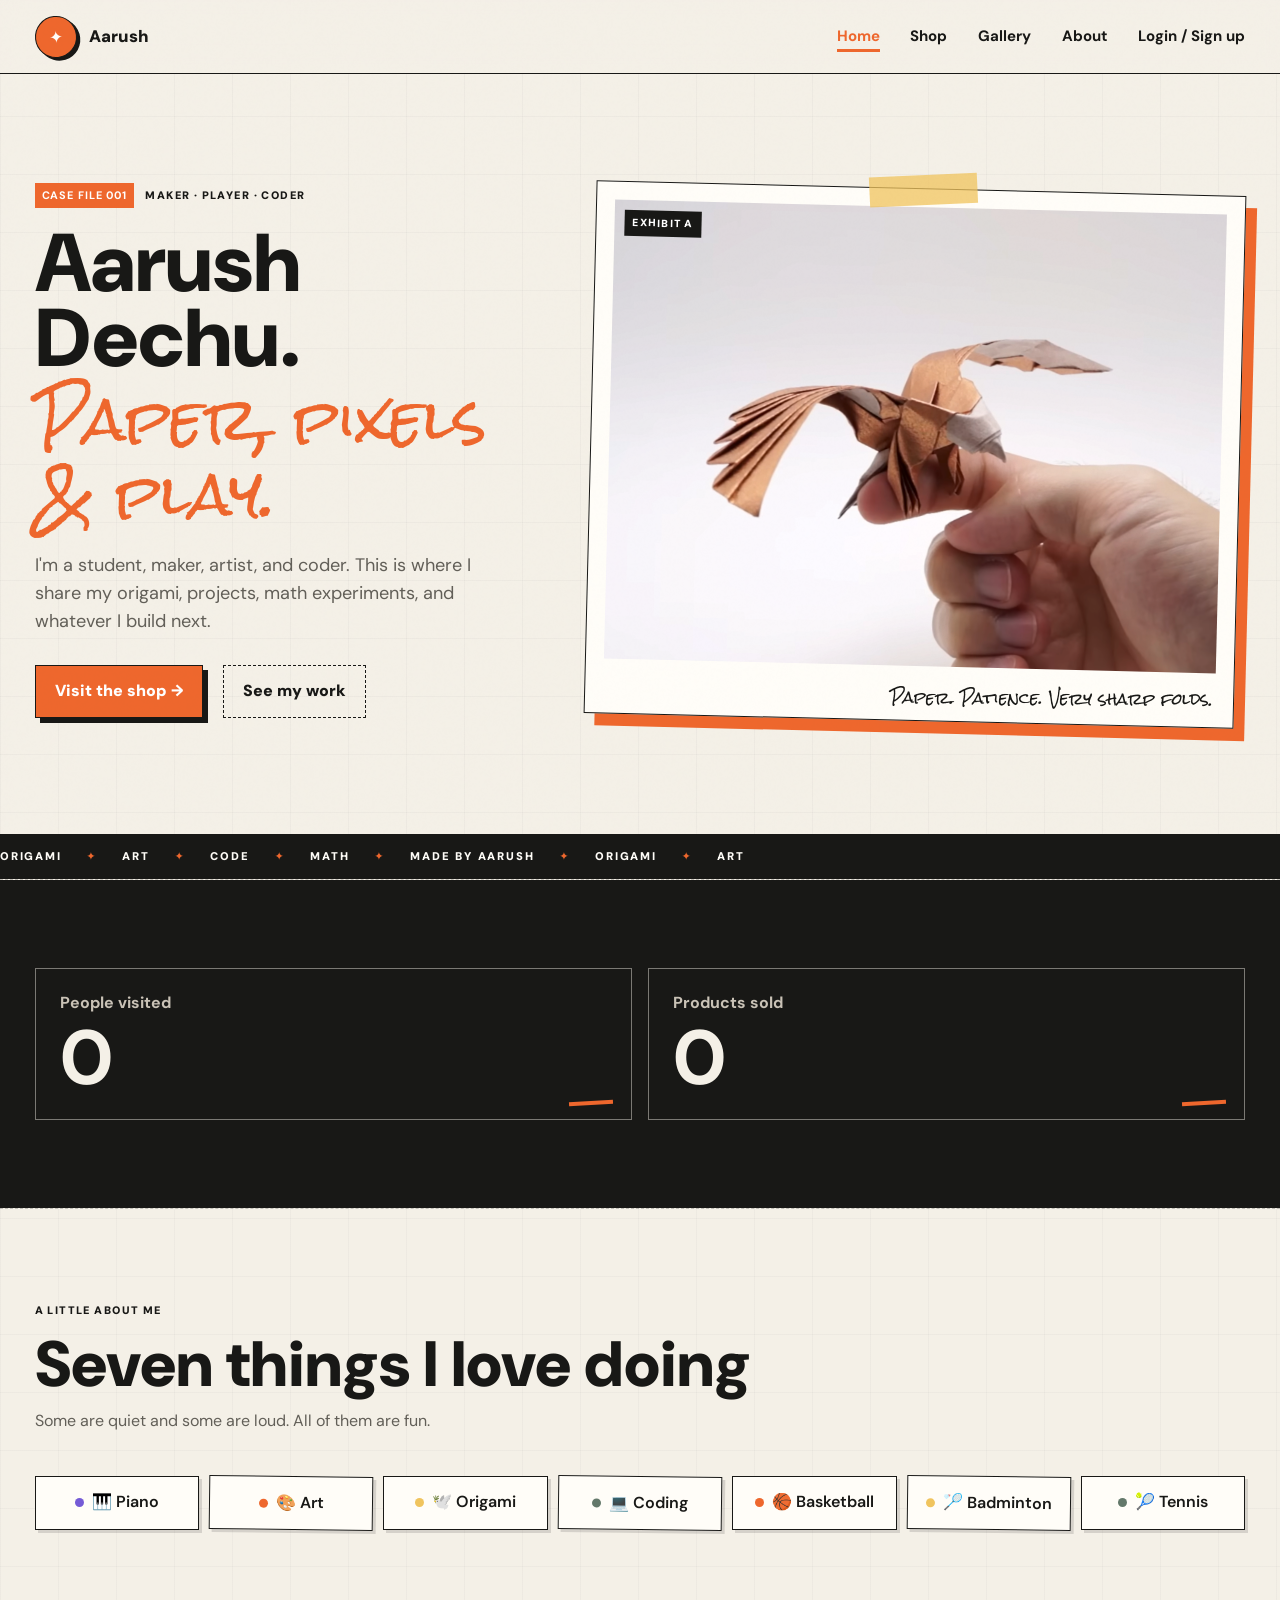
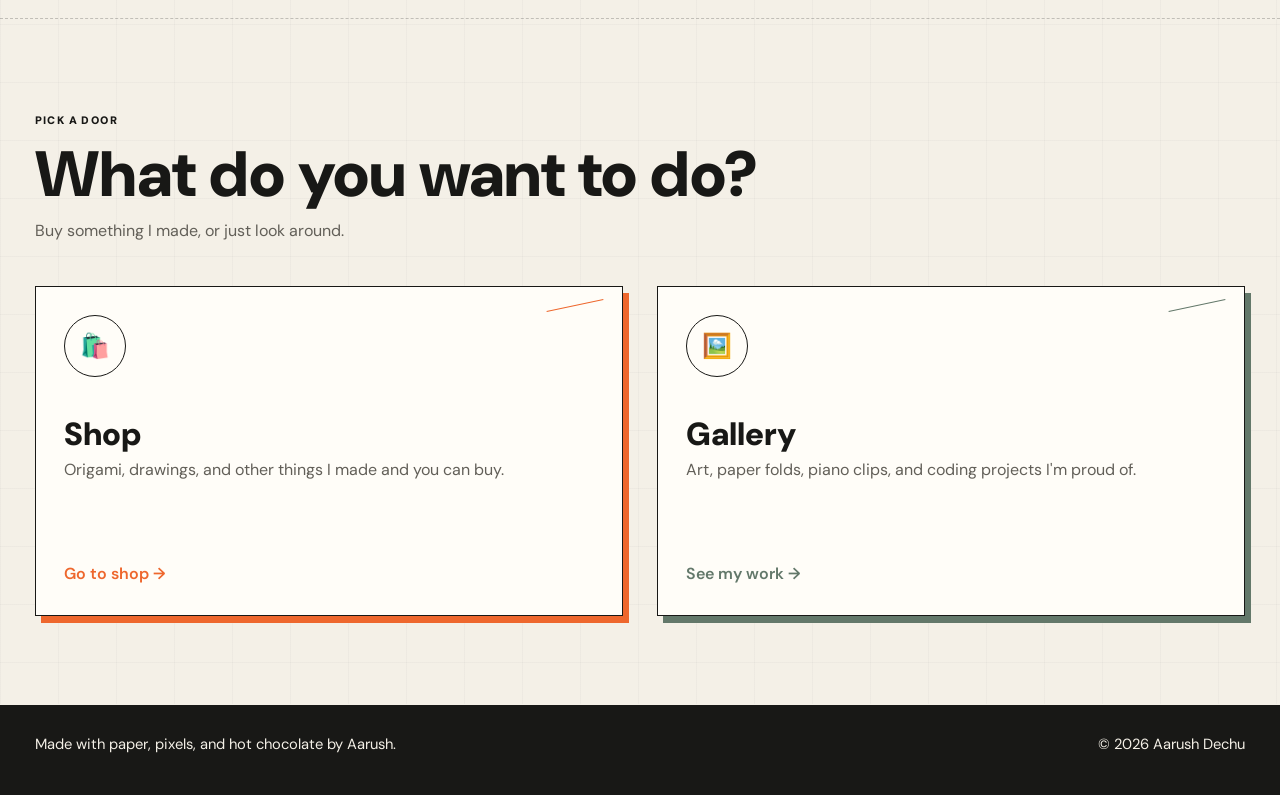
==== commit c781a829: "Organize project structure and assets" ====
--- a/index.html
+++ b/index.html
@@ -42,7 +42,7 @@
       <div class="bird-stage">
         <div class="hero-case-photo">
           <span>Exhibit A</span>
-          <img class="bird" src="images/shop/eagle-mywebsite-shop.png" alt="Hand-folded origami eagle balanced on a finger" />
+          <img class="bird" src="images/shop/origami-eagle.png" alt="Hand-folded origami eagle balanced on a finger" />
           <p>Paper. Patience. Very sharp folds.</p>
         </div>
       </div>
@@ -127,6 +127,7 @@
     </div>
   </footer>
 
+  <script src="js/shop-catalog.js"></script>
   <script src="js/main.js"></script>
 </body>
 </html>
--- a/css/style.css
+++ b/css/style.css
@@ -1,7 +1,15 @@
 /* =====================================================================
-   Aarush's website — shared styles
-   Theme: "folded paper / origami". Edit the colors in :root to recolor
-   the whole site at once.
+   AARUSH'S WEBSITE - SHARED STYLES
+
+   QUICK MAP
+   1. Foundation and original components
+   2. Shop, cart, authentication, and Quadratic components
+   3. Case-file visual theme (search: "case-file edition")
+   4. Glitch buttons and origami class banner
+   5. Desktop and responsive polish
+
+   Keep new overrides near the related component whenever possible. Run
+   `python3 tools/check_project.py` after changing paths or CSS structure.
    ===================================================================== */
 
 :root {
@@ -3276,3 +3284,117 @@
     scroll-behavior: auto;
   }
 }
+
+/* Layout corrections from wide-screen testing. */
+.home-page .hero-grid {
+  padding-block: clamp(54px, 7vh, 82px);
+}
+
+.home-page .hero-actions {
+  margin-bottom: 8px;
+}
+
+.maker-ticker {
+  position: relative;
+  z-index: 2;
+}
+
+.cart-fab,
+.cart-fab.has-items {
+  position: fixed;
+  top: auto;
+  right: 24px;
+  bottom: 24px;
+  left: auto;
+  z-index: 85;
+  max-width: calc(100vw - 48px);
+}
+
+.about-photo {
+  position: relative;
+  overflow: visible;
+  width: 100%;
+  aspect-ratio: 3 / 2;
+  border: 1px solid var(--ink);
+  background: var(--surface);
+  box-shadow: 11px 12px 0 var(--coral);
+  transform: rotate(-1deg);
+}
+
+.about-photo::before {
+  content: "";
+  position: absolute;
+  z-index: 2;
+  top: -15px;
+  left: 42%;
+  width: 112px;
+  height: 29px;
+  background: rgba(240, 196, 94, 0.8);
+  transform: rotate(3deg);
+}
+
+.about-photo img {
+  display: block;
+  width: 100%;
+  height: 100%;
+  object-fit: cover;
+  object-position: center;
+}
+
+@media (min-width: 1100px) {
+  :root {
+    --maxw: 1600px;
+  }
+
+  .wrap {
+    padding-inline: clamp(30px, 2.7vw, 48px);
+  }
+
+  .shop-catalog {
+    gap: 48px 24px;
+  }
+
+  .folder-art {
+    height: 178px;
+  }
+
+  .about-grid {
+    grid-template-columns: minmax(580px, 1.12fr) minmax(460px, 0.88fr);
+    gap: clamp(54px, 6vw, 92px);
+  }
+}
+
+@media (min-width: 1700px) {
+  :root {
+    --maxw: 1740px;
+  }
+
+  .folder-art {
+    height: 190px;
+  }
+}
+
+@media (max-width: 1099px) {
+  .about-photo {
+    max-width: 760px;
+    margin-inline: auto;
+  }
+}
+
+@media (max-width: 820px) {
+  .home-page .hero-grid {
+    padding-block: 46px 58px;
+  }
+
+  .cart-fab,
+  .cart-fab.has-items {
+    right: 16px;
+    bottom: 16px;
+    max-width: calc(100vw - 32px);
+  }
+
+  .about-photo {
+    box-shadow: 7px 8px 0 var(--coral);
+    transform: rotate(-0.5deg);
+  }
+}
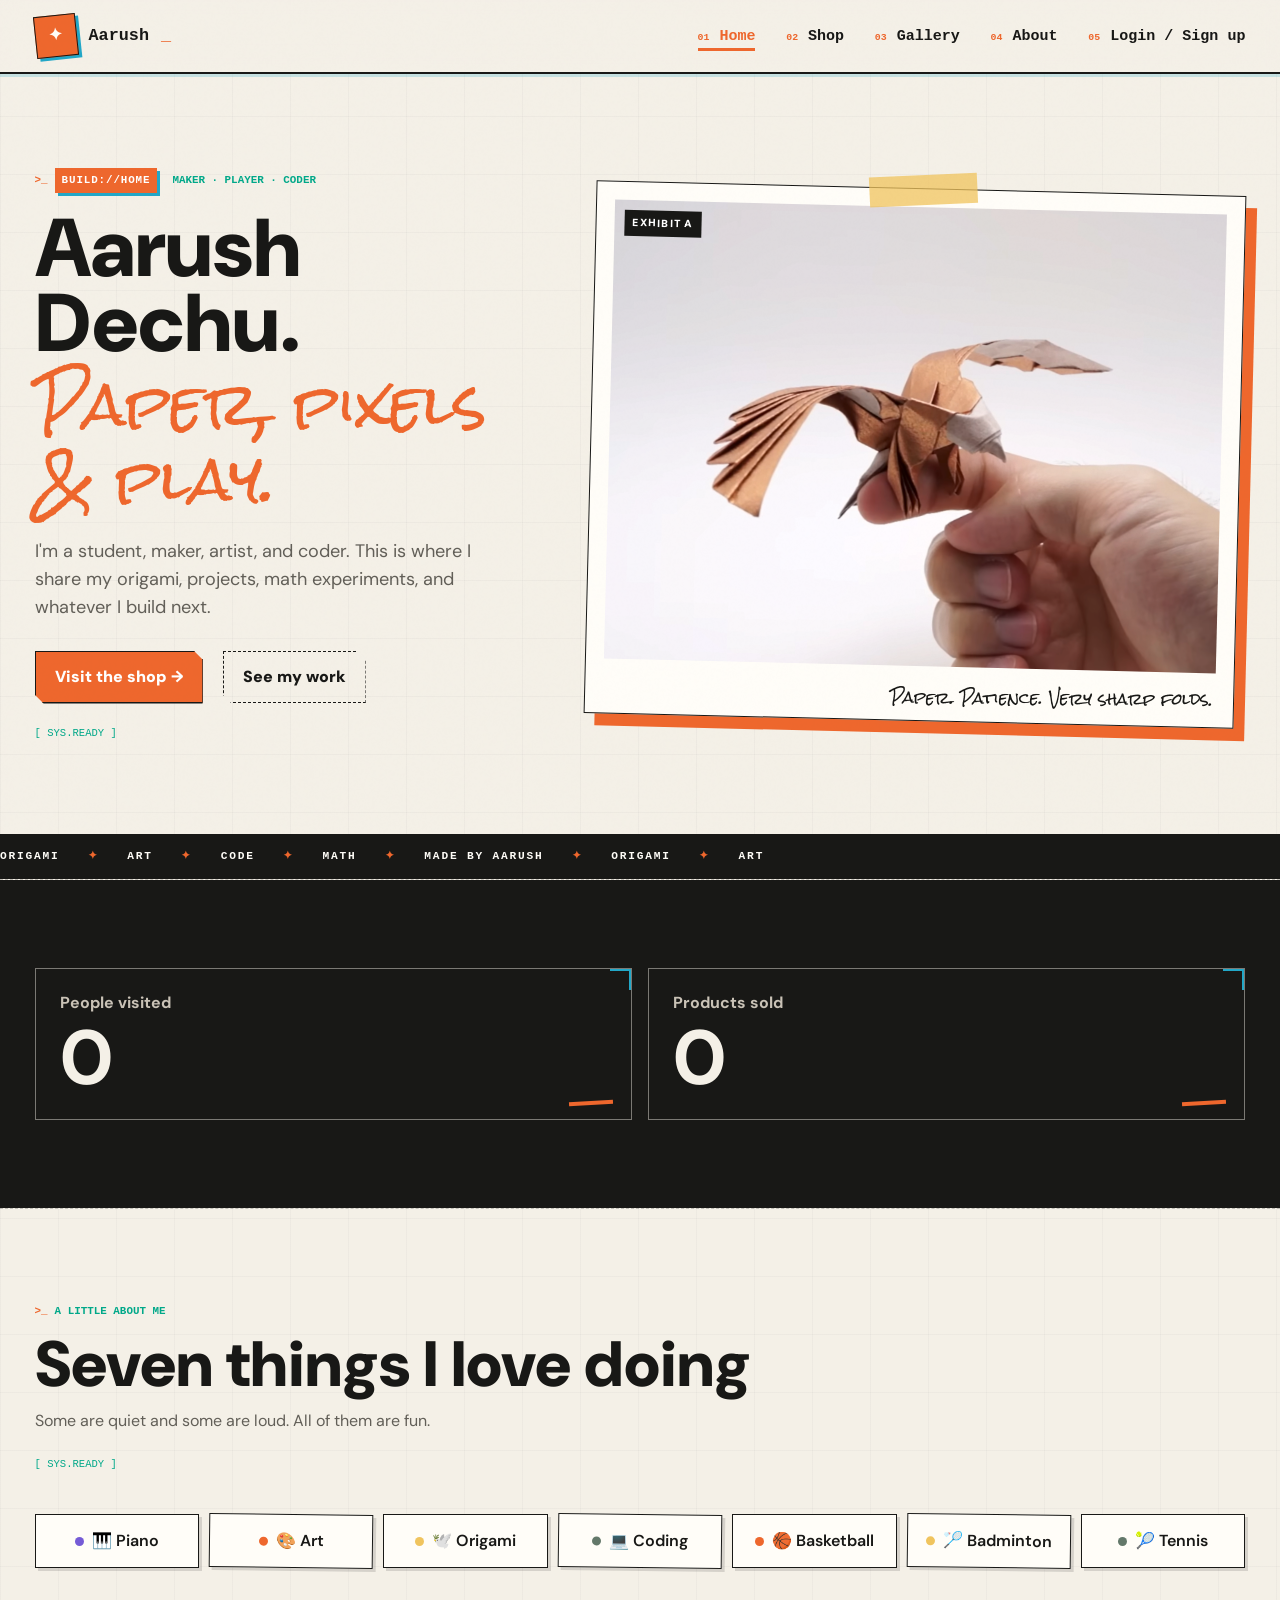
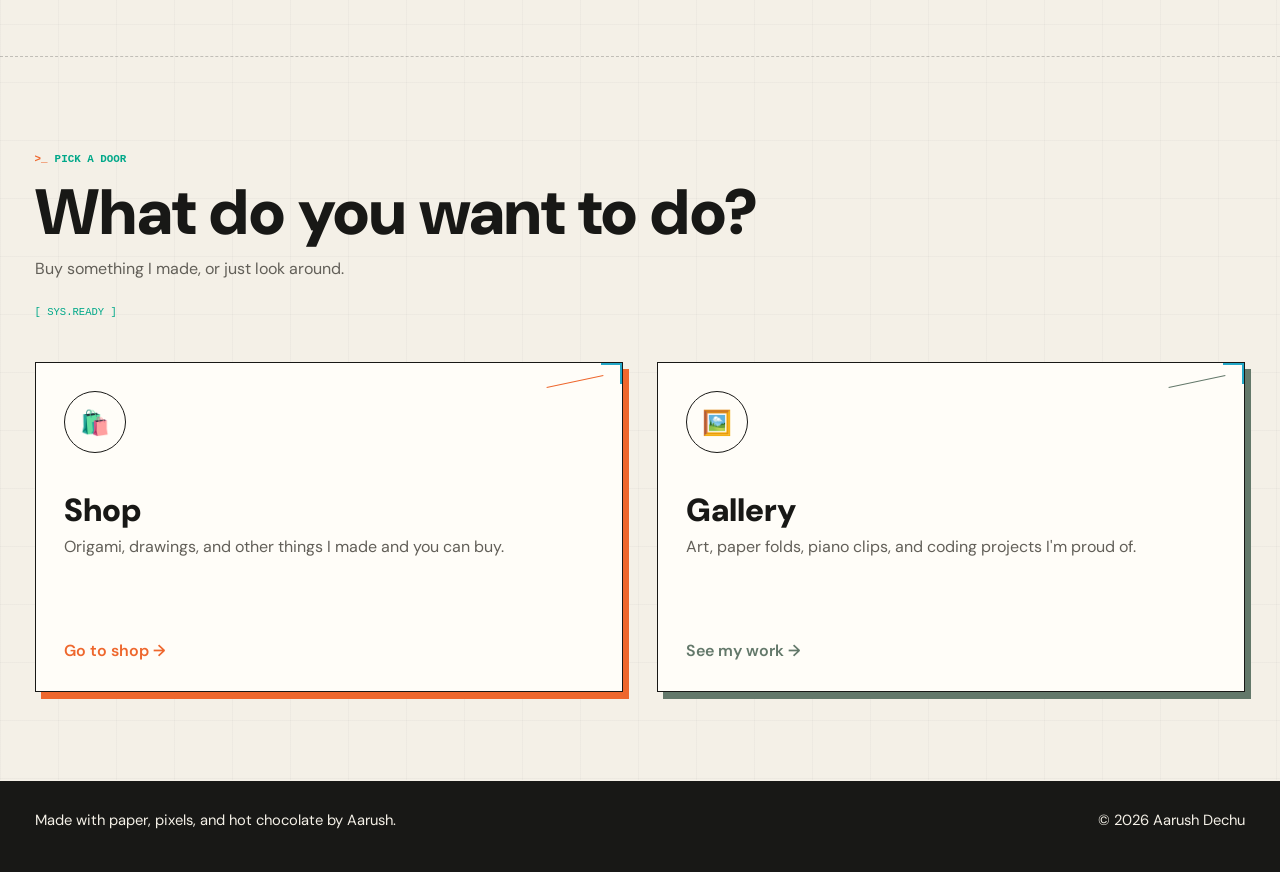
==== commit ce0aa197: "Add code glitch theme and shop pricing" ====
--- a/index.html
+++ b/index.html
@@ -30,7 +30,7 @@
   <section class="hero" id="main-content">
     <div class="wrap hero-grid">
       <div>
-        <span class="eyebrow"><b>Case file 001</b> Maker · Player · Coder</span>
+        <span class="eyebrow"><b>build://home</b> Maker · Player · Coder</span>
         <h1>Aarush Dechu.<br /><em>Paper, pixels &amp; play.</em></h1>
         <p class="lead">I'm a student, maker, artist, and coder. This is where I share my origami, projects, math experiments, and whatever I build next.</p>
         <div class="hero-actions">
--- a/css/style.css
+++ b/css/style.css
@@ -1692,6 +1692,263 @@
   }
   .checkout-options--two {
     grid-template-columns: 1fr;
+  }
+}
+
+/* Code signal + folded-paper shop theme. */
+:root {
+  --code-green: #00a889;
+  --code-cyan: #22a7c7;
+  --code-font: ui-monospace, "SFMono-Regular", Menlo, Consolas, monospace;
+}
+
+body::before {
+  content: "";
+  position: fixed;
+  z-index: 120;
+  inset: 0;
+  background: repeating-linear-gradient(
+    to bottom,
+    transparent 0,
+    transparent 5px,
+    rgba(27, 34, 64, 0.018) 6px
+  );
+  pointer-events: none;
+}
+
+.site-header {
+  border-bottom: 2px solid var(--ink);
+  box-shadow: 0 3px 0 rgba(34, 167, 199, 0.22);
+}
+
+.brand {
+  font-family: var(--code-font);
+  letter-spacing: 0;
+}
+
+.brand::after {
+  content: "_";
+  color: var(--coral);
+  animation: code-cursor 1.05s steps(1, end) infinite;
+}
+
+.brand .mark {
+  border: 1px solid var(--ink);
+  border-radius: 0;
+  box-shadow: 3px 3px 0 var(--code-cyan);
+}
+
+.nav-links a,
+.eyebrow,
+.maker-ticker,
+.pill,
+.price,
+.product-price,
+.folder-copy em {
+  font-family: var(--code-font);
+  letter-spacing: 0;
+}
+
+.nav-links {
+  counter-reset: nav-item;
+}
+
+.nav-links li {
+  counter-increment: nav-item;
+}
+
+.nav-links a:not(.profile-pill)::before {
+  content: "0" counter(nav-item) " ";
+  margin-right: 4px;
+  color: var(--coral);
+  font-family: var(--code-font);
+  font-size: 0.62rem;
+}
+
+.eyebrow {
+  display: inline-flex;
+  align-items: center;
+  gap: 7px;
+  color: var(--code-green);
+}
+
+.eyebrow::before {
+  content: ">_";
+  color: var(--coral);
+}
+
+.eyebrow b {
+  margin-right: 0;
+  background: var(--ink);
+  box-shadow: 3px 3px 0 var(--code-cyan);
+}
+
+.btn,
+.ask,
+.cart-fab,
+.auth-submit {
+  clip-path: polygon(0 0, calc(100% - 9px) 0, 100% 9px, 100% 100%, 9px 100%, 0 calc(100% - 9px));
+}
+
+.section-head,
+.hero-grid > div:first-child,
+.about-grid > div:last-child {
+  position: relative;
+}
+
+.section-head::after,
+.hero-grid > div:first-child::after {
+  content: "[ SYS.READY ]";
+  display: block;
+  width: max-content;
+  margin-top: 22px;
+  color: var(--code-green);
+  font-family: var(--code-font);
+  font-size: 0.66rem;
+}
+
+.card,
+.door,
+.stat-card,
+.auth-card,
+.product-detail-card {
+  position: relative;
+}
+
+.card::before,
+.door::before,
+.stat-card::after {
+  content: "";
+  position: absolute;
+  z-index: 2;
+  top: -1px;
+  right: -1px;
+  width: 19px;
+  height: 19px;
+  border-top: 3px solid var(--code-cyan);
+  border-right: 3px solid var(--code-cyan);
+  pointer-events: none;
+}
+
+.price,
+.product-price {
+  display: inline-flex;
+  align-items: center;
+  width: max-content;
+  border: 1px solid var(--ink);
+  background: var(--ink);
+  color: #fff;
+  font-weight: 900;
+  line-height: 1;
+}
+
+.price {
+  padding: 7px 9px;
+  box-shadow: 3px 3px 0 var(--code-cyan);
+}
+
+.product-price {
+  margin-bottom: 15px;
+  padding: 11px 13px;
+  box-shadow: 4px 4px 0 var(--coral);
+  font-size: 1.15rem;
+}
+
+.shop-category--origami:not(.is-collapsed) {
+  grid-column: 1 / -1;
+}
+
+.shop-category--origami > .shop-category__items {
+  position: relative;
+  overflow: hidden;
+  border: 2px solid var(--ink);
+  background-color: #fffdf7;
+  background-image:
+    linear-gradient(145deg, transparent 49.65%, rgba(27, 34, 64, 0.11) 49.85%, transparent 50.15%),
+    linear-gradient(35deg, transparent 49.7%, rgba(239, 189, 82, 0.16) 49.9%, transparent 50.2%);
+  background-size: 240px 210px, 310px 260px;
+  box-shadow: 9px 10px 0 var(--folder-accent);
+  clip-path: polygon(0 0, calc(100% - 28px) 0, 100% 28px, 100% 100%, 28px 100%, 0 calc(100% - 28px));
+}
+
+.shop-category--origami .shop-folder-group:not(.is-collapsed) {
+  grid-column: 1 / -1;
+}
+
+.shop-category--origami .shop-subitems {
+  border: 1px dashed var(--ink);
+  background:
+    linear-gradient(135deg, transparent 49.7%, rgba(27, 34, 64, 0.09) 50%, transparent 50.3%),
+    rgba(255, 255, 255, 0.75);
+  background-size: 170px 170px;
+}
+
+.shop-category--origami .shop-item-card {
+  clip-path: polygon(0 0, calc(100% - 18px) 0, 100% 18px, 100% 100%, 0 100%);
+  box-shadow: 6px 7px 0 rgba(239, 189, 82, 0.65);
+}
+
+.shop-category--origami .shop-item-card::after,
+.product-category--origami .product-photo-panel::after {
+  content: "";
+  position: absolute;
+  z-index: 3;
+  top: 0;
+  right: 0;
+  width: 18px;
+  height: 18px;
+  border-bottom: 1px solid rgba(27, 34, 64, 0.32);
+  border-left: 1px solid rgba(27, 34, 64, 0.32);
+  background: linear-gradient(225deg, var(--paper) 49%, rgba(239, 189, 82, 0.55) 51%);
+  pointer-events: none;
+}
+
+.product-category--origami .product-detail-card {
+  background:
+    linear-gradient(145deg, transparent 49.7%, rgba(27, 34, 64, 0.08) 50%, transparent 50.3%),
+    var(--surface);
+  background-size: 280px 250px;
+  box-shadow: 10px 11px 0 var(--gold);
+}
+
+.product-category--origami .product-photo-panel {
+  position: relative;
+  background:
+    linear-gradient(35deg, transparent 49.7%, rgba(27, 34, 64, 0.07) 50%, transparent 50.3%),
+    #fffdf8;
+  background-size: 220px 220px;
+}
+
+@keyframes code-cursor {
+  0%, 48% { opacity: 1; }
+  49%, 100% { opacity: 0; }
+}
+
+@media (hover: hover) {
+  .brand:hover {
+    text-shadow: 2px 0 var(--coral), -2px 0 var(--code-cyan);
+  }
+
+  .shop-category--origami .shop-item-card:hover {
+    box-shadow: 10px 11px 0 var(--folder-accent);
+    transform: translate(-3px, -5px) rotate(-0.45deg);
+  }
+}
+
+@media (max-width: 820px) {
+  .nav-links a:not(.profile-pill)::before {
+    min-width: 24px;
+  }
+
+  .section-head::after,
+  .hero-grid > div:first-child::after {
+    margin-top: 16px;
+  }
+}
+
+@media (prefers-reduced-motion: reduce) {
+  .brand::after {
+    animation: none;
   }
 }
 
@@ -3398,3 +3655,64 @@
     transform: rotate(-0.5deg);
   }
 }
+
+/* Keep the code layer above the base case-file theme in the cascade. */
+.site-header {
+  border-bottom-width: 2px;
+  box-shadow: 0 3px 0 rgba(34, 167, 199, 0.22);
+}
+
+.brand,
+.nav-links a,
+.eyebrow,
+.maker-ticker,
+.pill,
+.price,
+.product-price,
+.folder-copy em {
+  font-family: var(--code-font);
+  letter-spacing: 0;
+}
+
+.brand .mark {
+  border-radius: 0;
+  box-shadow: 3px 3px 0 var(--code-cyan);
+}
+
+.eyebrow {
+  color: var(--code-green);
+}
+
+.product-detail-card,
+.product-photo-panel,
+.product-info-panel {
+  min-width: 0;
+}
+
+.product-info-panel,
+.product-info-panel * {
+  overflow-wrap: anywhere;
+}
+
+@media (max-width: 560px) {
+  .product-page .wrap,
+  .product-detail-card,
+  .product-photo-panel,
+  .product-info-panel {
+    width: 100%;
+    max-width: 100%;
+  }
+
+  .product-detail-card {
+    overflow: hidden;
+  }
+
+  .product-info-panel {
+    padding: 24px 22px;
+  }
+
+  .product-back {
+    display: flex;
+    flex-wrap: wrap;
+  }
+}
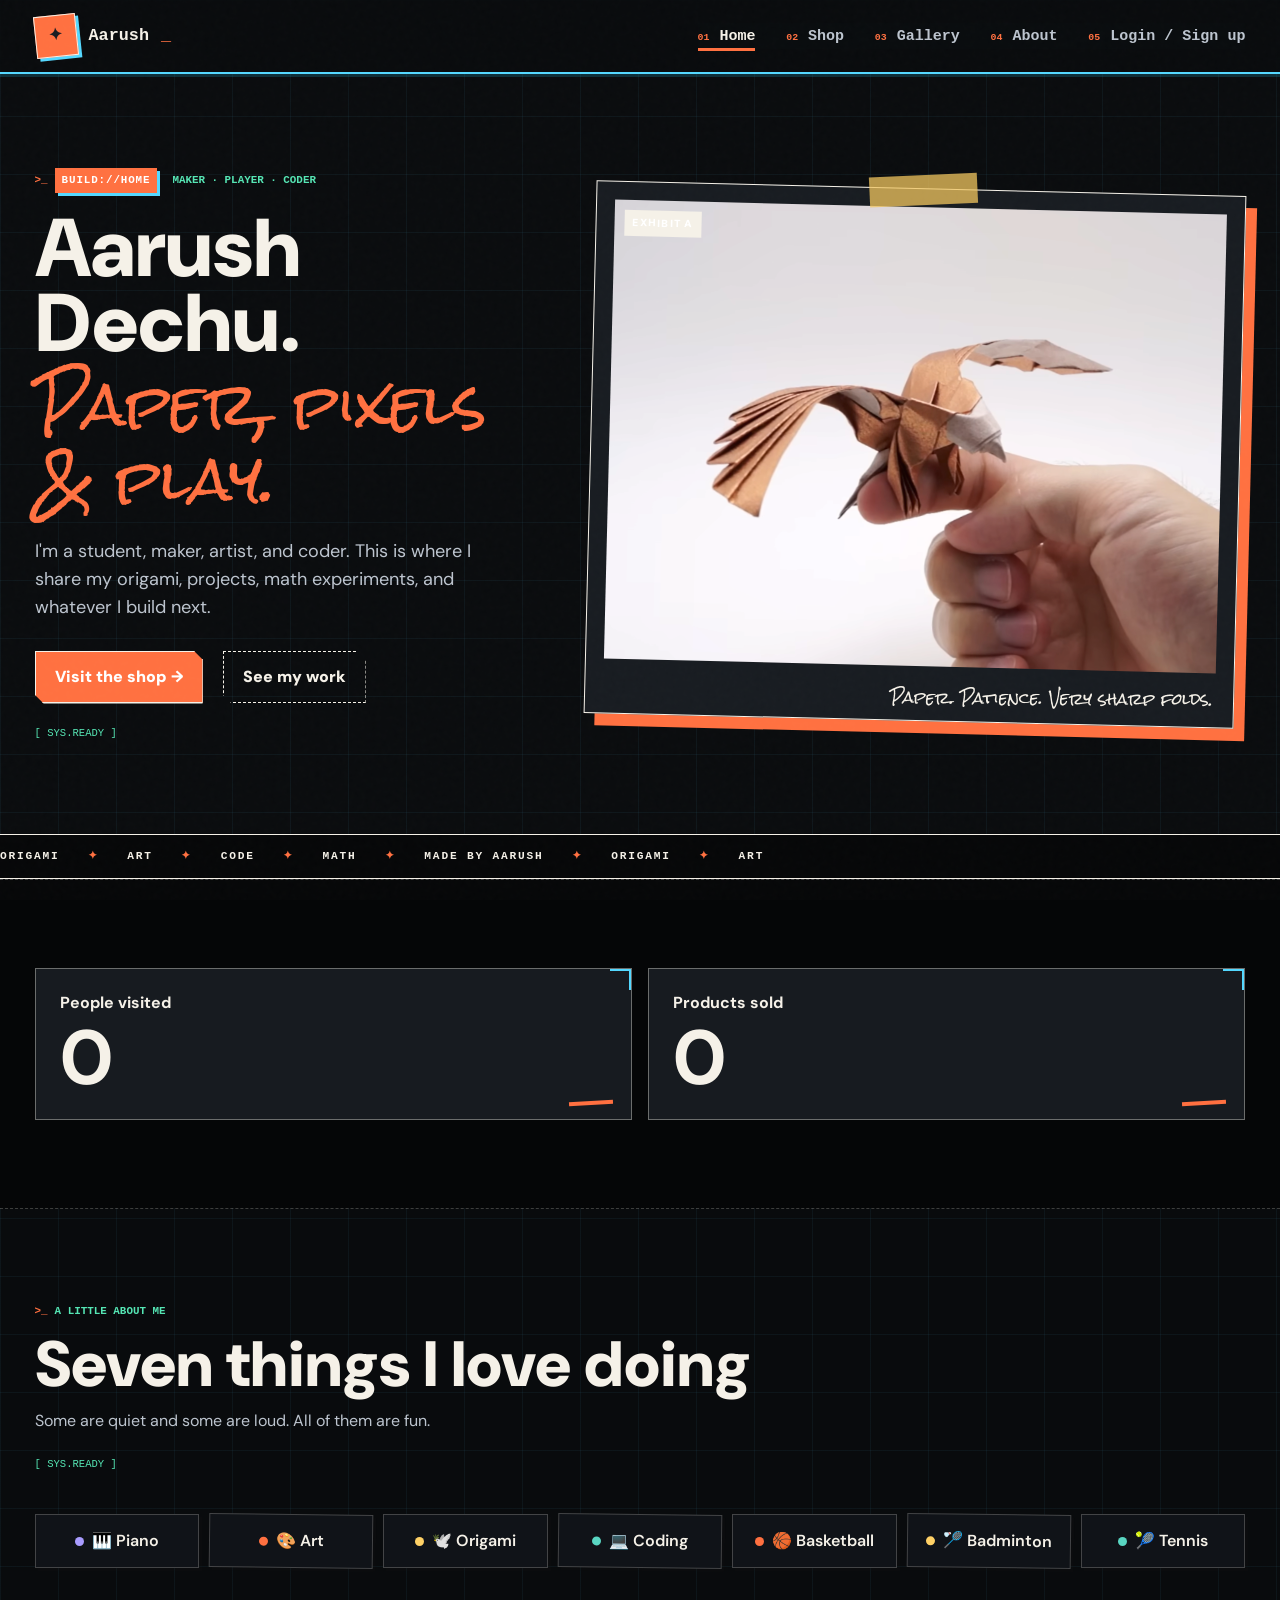
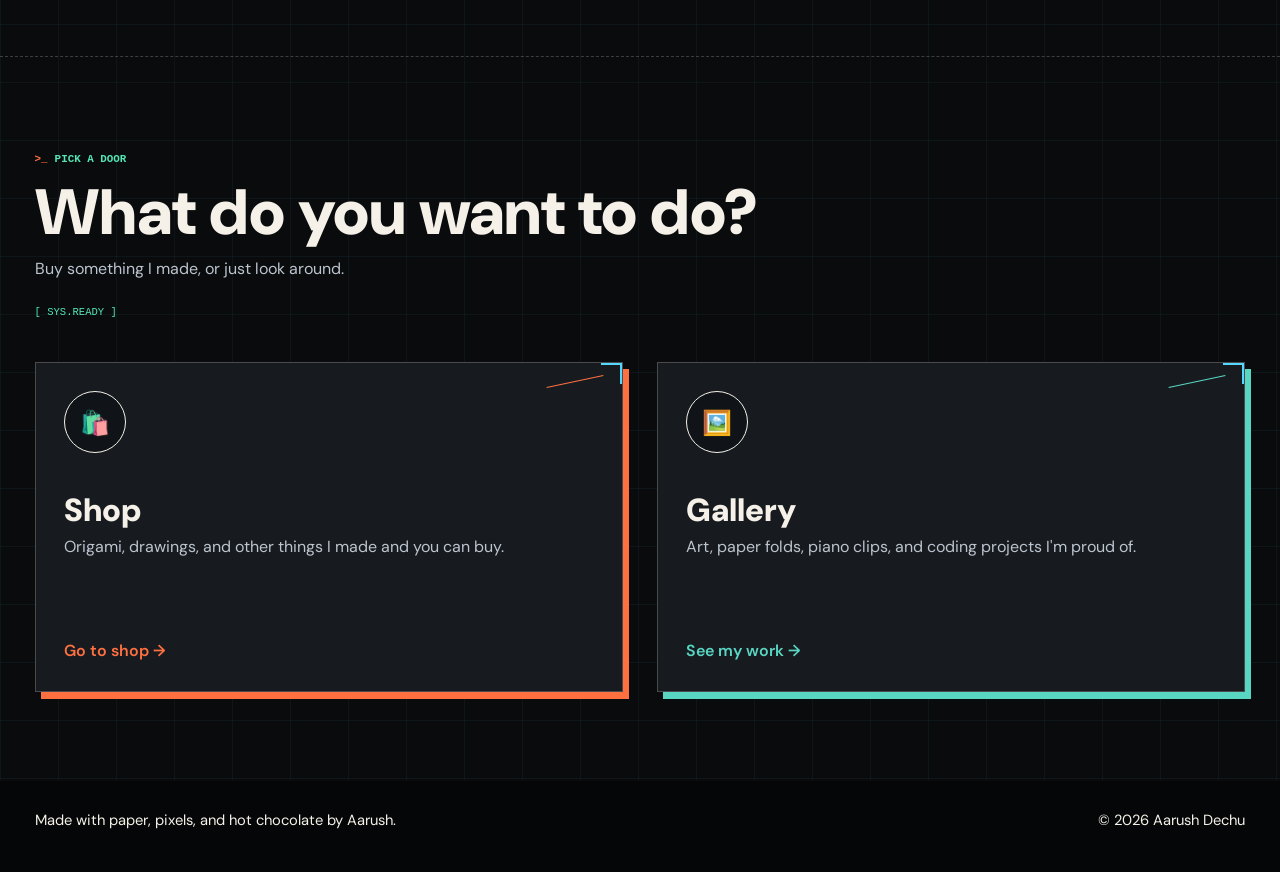
==== commit d1bfc6f6: "Add skippable glitch intro" ====
--- a/index.html
+++ b/index.html
@@ -9,8 +9,39 @@
   <link rel="preconnect" href="https://fonts.gstatic.com" crossorigin />
   <link href="https://fonts.googleapis.com/css2?family=DM+Sans:wght@400;500;600;700;800;900&family=Rock+Salt&display=swap" rel="stylesheet" />
   <link rel="stylesheet" href="css/style.css" />
+  <script>
+    try {
+      const introSeen = sessionStorage.getItem("aarush-intro-seen") === "true";
+      const reduceMotion = window.matchMedia("(prefers-reduced-motion: reduce)").matches;
+      const forceIntro = new URLSearchParams(location.search).has("intro");
+      if ((!introSeen || forceIntro) && !reduceMotion && !location.hash) {
+        document.documentElement.classList.add("show-opening-intro");
+      }
+    } catch (error) {
+      // The page remains usable if browser storage is unavailable.
+    }
+  </script>
 </head>
 <body class="home-page">
+  <section class="opening-intro" id="opening-intro" aria-label="Aarush Dechu animated introduction">
+    <div class="intro-grid" aria-hidden="true"></div>
+    <div class="intro-static" aria-hidden="true"></div>
+    <p class="intro-boot">[ booting aarush.dev ]</p>
+
+    <div class="intro-hit intro-hit--paper" data-text="PAPER" aria-hidden="true">PAPER</div>
+    <div class="intro-hit intro-hit--pixels" data-text="PIXELS" aria-hidden="true">PIXELS</div>
+    <div class="intro-hit intro-hit--play" data-text="PLAY" aria-hidden="true">PLAY</div>
+
+    <div class="intro-lockup">
+      <span>maker // artist // coder</span>
+      <h1 data-text="AARUSH.DEV">AARUSH.DEV</h1>
+      <p>Paper, pixels &amp; play.</p>
+    </div>
+
+    <div class="intro-progress" aria-hidden="true"><span></span></div>
+    <button class="intro-skip" id="intro-skip" type="button">Skip intro</button>
+  </section>
+
   <a class="skip-link" href="#main-content">Skip to content</a>
 
   <header class="site-header">
--- a/css/style.css
+++ b/css/style.css
@@ -2922,6 +2922,546 @@
   }
 }
 
+/* Dark terminal palette. Product photos keep a light table for clarity. */
+:root {
+  color-scheme: dark;
+  --paper: #090b0d;
+  --paper-2: #101318;
+  --surface: #171b20;
+  --ink: #f5f1e8;
+  --ink-soft: #bcc4ce;
+  --coral: #ff7040;
+  --gold: #ffd166;
+  --teal: #59d6c2;
+  --violet: #a99cff;
+  --crease: rgba(245, 241, 232, 0.22);
+  --code-green: #55e6b4;
+  --code-cyan: #54d8ff;
+  --shadow: 6px 7px 0 rgba(84, 216, 255, 0.2);
+}
+
+body {
+  color: var(--ink);
+  background-color: var(--paper);
+  background-image:
+    linear-gradient(rgba(84, 216, 255, 0.055) 1px, transparent 1px),
+    linear-gradient(90deg, rgba(84, 216, 255, 0.055) 1px, transparent 1px);
+}
+
+body::before {
+  opacity: 0.08;
+  mix-blend-mode: screen;
+}
+
+.site-header,
+.nav-links,
+.profile-menu__panel {
+  background: rgba(9, 11, 13, 0.94);
+  color: var(--ink);
+}
+
+.site-header {
+  border-bottom-color: var(--code-cyan);
+}
+
+.nav-links a,
+.brand,
+.section-head p,
+.hero p.lead,
+.about-intro,
+.product-lead,
+.card .desc,
+.folder-copy small,
+.product-back,
+.cart-preview-note {
+  color: var(--ink-soft);
+}
+
+.brand,
+.nav-links a:hover,
+.nav-links a[aria-current="page"] {
+  color: var(--ink);
+}
+
+.hero,
+.section,
+.stats-section,
+.auth-shell,
+.product-page main {
+  background-color: transparent;
+}
+
+.card,
+.door,
+.stat-card,
+.facts li,
+.auth-card,
+.auth-modal__card,
+.product-info-panel,
+.product-empty,
+.checkout-form,
+.cart-line,
+.profile-menu__panel {
+  border-color: var(--crease);
+  background: var(--surface);
+  color: var(--ink);
+}
+
+.card .body,
+.door,
+.facts li,
+.product-info-panel {
+  background-color: var(--surface);
+}
+
+.chip,
+.coach-badges span,
+.auth-tabs,
+.auth-tab.is-active {
+  border-color: var(--crease);
+  background: var(--paper-2);
+  color: var(--ink);
+}
+
+.stat-card {
+  border-color: rgba(245, 241, 232, 0.38);
+}
+
+.stat-card span,
+.stat-card strong {
+  color: var(--ink);
+}
+
+.shop-category__items,
+.shop-subitems,
+.shop-category--origami > .shop-category__items {
+  border-color: var(--crease);
+  background-color: #11151a;
+  color: var(--ink);
+}
+
+.shop-category--origami > .shop-category__items {
+  background-image:
+    linear-gradient(145deg, transparent 49.65%, rgba(255, 209, 102, 0.16) 49.85%, transparent 50.15%),
+    linear-gradient(35deg, transparent 49.7%, rgba(84, 216, 255, 0.11) 49.9%, transparent 50.2%);
+}
+
+.shop-category--origami .shop-subitems {
+  border-color: rgba(255, 209, 102, 0.55);
+  background:
+    linear-gradient(135deg, transparent 49.7%, rgba(255, 209, 102, 0.1) 50%, transparent 50.3%),
+    rgba(17, 21, 26, 0.94);
+  background-size: 170px 170px;
+}
+
+.shop-photo-frame,
+.product-photo-panel,
+.product-category--origami .product-photo-panel {
+  background-color: #f3f4f5;
+  background-image:
+    linear-gradient(35deg, transparent 49.7%, rgba(20, 24, 30, 0.08) 50%, transparent 50.3%);
+}
+
+.shop-letter {
+  background: var(--paper-2);
+  color: var(--ink);
+}
+
+.product-category--origami .product-detail-card {
+  background-color: var(--surface);
+  background-image:
+    linear-gradient(145deg, transparent 49.7%, rgba(255, 209, 102, 0.1) 50%, transparent 50.3%);
+}
+
+.shop-note,
+.note,
+.buy-box {
+  border-color: var(--gold);
+  background: #ffe48f;
+  color: #17130a;
+}
+
+.shop-note b,
+.note b,
+.buy-box h2,
+.buy-box p {
+  color: #17130a;
+}
+
+.product-facts li {
+  border-color: var(--crease);
+  background: var(--paper-2);
+}
+
+.site-footer,
+.maker-ticker,
+.stats-section {
+  background: #050607;
+  color: var(--ink);
+}
+
+.auth-field input,
+.auth-field textarea,
+.checkout-form input:not([type="radio"]),
+.checkout-form textarea {
+  border-color: var(--crease);
+  background: #0e1115;
+  color: var(--ink);
+}
+
+.auth-field input::placeholder,
+.auth-field textarea::placeholder,
+.checkout-form input::placeholder,
+.checkout-form textarea::placeholder {
+  color: #8d96a1;
+}
+
+.auth-modal__backdrop,
+.cart-drawer__backdrop {
+  background: rgba(0, 0, 0, 0.76);
+}
+
+.cart-drawer__panel {
+  border-color: var(--code-cyan);
+  background: #0d1014;
+  color: var(--ink);
+}
+
+.checkout-options label {
+  border-color: var(--crease);
+  background: var(--surface);
+  color: var(--ink);
+}
+
+.checkout-options label:has(input:checked) {
+  border-color: var(--teal);
+  background: rgba(89, 214, 194, 0.16);
+}
+
+@media (max-width: 820px) {
+  .nav-links {
+    border-color: var(--code-cyan);
+    background: #0c0f13;
+  }
+}
+
+/* Skippable homepage boot sequence, inspired by digital glitch text reveals. */
+.opening-intro {
+  display: none;
+  position: fixed;
+  z-index: 300;
+  inset: 0;
+  place-items: center;
+  overflow: hidden;
+  isolation: isolate;
+  background: #050607;
+  color: #f5f1e8;
+  font-family: var(--code-font);
+  animation: intro-shell 4.5s linear both;
+}
+
+.show-opening-intro,
+.show-opening-intro body {
+  overflow: hidden;
+}
+
+.show-opening-intro .opening-intro {
+  display: grid;
+}
+
+.opening-intro.is-finished {
+  opacity: 0;
+  visibility: hidden;
+  pointer-events: none;
+  transition: opacity 0.45s ease, visibility 0.45s ease;
+}
+
+.intro-grid {
+  position: absolute;
+  z-index: -3;
+  inset: -12%;
+  background-image:
+    linear-gradient(rgba(84, 216, 255, 0.13) 1px, transparent 1px),
+    linear-gradient(90deg, rgba(84, 216, 255, 0.13) 1px, transparent 1px);
+  background-size: 54px 54px;
+  animation: intro-grid-drift 4.5s linear both;
+}
+
+.intro-static {
+  position: absolute;
+  z-index: 8;
+  inset: 0;
+  opacity: 0;
+  background: repeating-linear-gradient(
+    to bottom,
+    transparent 0 4px,
+    rgba(255, 255, 255, 0.12) 5px,
+    transparent 6px
+  );
+  mix-blend-mode: screen;
+  pointer-events: none;
+  animation: intro-static-flash 4.5s steps(2, end) both;
+}
+
+.intro-boot {
+  position: absolute;
+  top: 7vh;
+  left: 5vw;
+  margin: 0;
+  color: var(--code-green);
+  font-size: 0.72rem;
+  font-weight: 800;
+  text-transform: uppercase;
+  animation: intro-boot 4.5s steps(2, end) both;
+}
+
+.intro-boot::after {
+  content: "_";
+  color: var(--coral);
+  animation: code-cursor 0.45s steps(1, end) infinite;
+}
+
+.intro-hit {
+  position: absolute;
+  max-width: 92vw;
+  color: #f5f1e8;
+  font-family: var(--code-font);
+  font-size: 10rem;
+  font-weight: 900;
+  line-height: 0.8;
+  text-align: center;
+  text-transform: uppercase;
+  will-change: transform, opacity, clip-path;
+}
+
+.intro-hit::before,
+.intro-hit::after {
+  content: attr(data-text);
+  position: absolute;
+  inset: 0;
+  pointer-events: none;
+}
+
+.intro-hit::before {
+  color: var(--code-cyan);
+  transform: translateX(-9px);
+  clip-path: inset(8% 0 57% 0);
+}
+
+.intro-hit::after {
+  color: var(--coral);
+  transform: translateX(9px);
+  clip-path: inset(61% 0 10% 0);
+}
+
+.intro-hit--paper {
+  animation: intro-hit-paper 4.5s steps(2, end) both;
+}
+
+.intro-hit--pixels {
+  color: var(--code-cyan);
+  -webkit-text-stroke: 2px #f5f1e8;
+  animation: intro-hit-pixels 4.5s steps(2, end) both;
+}
+
+.intro-hit--play {
+  color: var(--coral);
+  animation: intro-hit-play 4.5s steps(2, end) both;
+}
+
+.intro-lockup {
+  position: relative;
+  width: min(92vw, 1100px);
+  text-align: center;
+  opacity: 0;
+  animation: intro-lockup 4.5s cubic-bezier(0.16, 1, 0.3, 1) both;
+}
+
+.intro-lockup span,
+.intro-lockup p {
+  display: block;
+  margin: 0;
+  color: var(--code-green);
+  font-size: 0.75rem;
+  font-weight: 800;
+  text-transform: uppercase;
+}
+
+.intro-lockup h1 {
+  position: relative;
+  margin: 18px 0 20px;
+  color: #f5f1e8;
+  font-family: var(--code-font);
+  font-size: 8rem;
+  line-height: 0.86;
+  text-transform: uppercase;
+}
+
+.intro-lockup h1::before,
+.intro-lockup h1::after {
+  content: attr(data-text);
+  position: absolute;
+  inset: 0;
+  overflow: hidden;
+  pointer-events: none;
+}
+
+.intro-lockup h1::before {
+  color: var(--code-cyan);
+  animation: intro-title-slice-a 0.58s steps(2, end) 3.05s 2;
+}
+
+.intro-lockup h1::after {
+  color: var(--coral);
+  animation: intro-title-slice-b 0.58s steps(2, end) 3.05s 2;
+}
+
+.intro-progress {
+  position: absolute;
+  right: 5vw;
+  bottom: 5vh;
+  left: 5vw;
+  height: 2px;
+  overflow: hidden;
+  background: rgba(245, 241, 232, 0.2);
+}
+
+.intro-progress span {
+  display: block;
+  width: 100%;
+  height: 100%;
+  background: linear-gradient(90deg, var(--coral), var(--code-cyan), var(--code-green));
+  transform-origin: left;
+  animation: intro-progress 4.4s linear both;
+}
+
+.intro-skip {
+  position: absolute;
+  top: 5vh;
+  right: 5vw;
+  min-height: 42px;
+  padding: 10px 14px;
+  border: 1px solid var(--code-cyan);
+  background: rgba(5, 6, 7, 0.78);
+  color: #f5f1e8;
+  font: 800 0.68rem var(--code-font);
+  text-transform: uppercase;
+  cursor: pointer;
+  clip-path: polygon(0 0, calc(100% - 8px) 0, 100% 8px, 100% 100%, 8px 100%, 0 calc(100% - 8px));
+}
+
+.intro-skip::before {
+  content: "[ ESC ] ";
+  color: var(--coral);
+}
+
+.intro-skip:hover,
+.intro-skip:focus-visible {
+  background: var(--coral);
+  border-color: #f5f1e8;
+}
+
+@keyframes intro-shell {
+  0%, 96% { visibility: visible; }
+  100% { visibility: hidden; pointer-events: none; }
+}
+
+@keyframes intro-grid-drift {
+  to { transform: translate(-45px, -28px); }
+}
+
+@keyframes intro-static-flash {
+  0%, 8%, 19%, 31%, 45%, 63%, 82%, 100% { opacity: 0; }
+  9%, 20%, 32%, 46%, 64%, 83% { opacity: 0.7; }
+}
+
+@keyframes intro-boot {
+  0% { opacity: 0; transform: translateY(-8px); }
+  5%, 67% { opacity: 1; transform: none; }
+  72%, 100% { opacity: 0; }
+}
+
+@keyframes intro-hit-paper {
+  0%, 5% { opacity: 0; transform: translateX(-100vw); }
+  8%, 21% { opacity: 1; transform: translateX(0); }
+  24%, 100% { opacity: 0; transform: translateX(100vw); }
+}
+
+@keyframes intro-hit-pixels {
+  0%, 22% { opacity: 0; transform: translateY(75vh); }
+  25%, 39% { opacity: 1; transform: translateY(0); }
+  42%, 100% { opacity: 0; transform: translateY(-75vh); }
+}
+
+@keyframes intro-hit-play {
+  0%, 40% { opacity: 0; transform: scale(0.3); }
+  44%, 57% { opacity: 1; transform: scale(1); }
+  60%, 100% { opacity: 0; transform: scale(1.8); }
+}
+
+@keyframes intro-lockup {
+  0%, 60% { opacity: 0; transform: scale(0.8); }
+  68%, 91% { opacity: 1; transform: scale(1); }
+  97%, 100% { opacity: 0; transform: scale(1.04); }
+}
+
+@keyframes intro-title-slice-a {
+  0%, 100% { clip-path: inset(50% 0 50% 0); transform: none; }
+  25% { clip-path: inset(12% 0 62% 0); transform: translate(-12px, -2px); }
+  50% { clip-path: inset(68% 0 7% 0); transform: translate(8px, 3px); }
+  75% { clip-path: inset(38% 0 37% 0); transform: translate(-5px, 1px); }
+}
+
+@keyframes intro-title-slice-b {
+  0%, 100% { clip-path: inset(50% 0 50% 0); transform: none; }
+  25% { clip-path: inset(70% 0 5% 0); transform: translate(11px, 2px); }
+  50% { clip-path: inset(31% 0 46% 0); transform: translate(-8px, -3px); }
+  75% { clip-path: inset(7% 0 70% 0); transform: translate(6px, 1px); }
+}
+
+@keyframes intro-progress {
+  from { transform: scaleX(0); }
+  to { transform: scaleX(1); }
+}
+
+@media (max-width: 700px) {
+  .intro-hit {
+    font-size: 4.2rem;
+  }
+
+  .intro-lockup h1 {
+    font-size: 3.35rem;
+  }
+
+  .intro-lockup span,
+  .intro-lockup p {
+    font-size: 0.62rem;
+  }
+
+  .intro-boot {
+    top: 22px;
+    left: 20px;
+  }
+
+  .intro-skip {
+    top: auto;
+    right: 20px;
+    bottom: 38px;
+  }
+
+  .intro-progress {
+    right: 20px;
+    bottom: 22px;
+    left: 20px;
+  }
+}
+
+@media (prefers-reduced-motion: reduce) {
+  .opening-intro {
+    display: none !important;
+  }
+}
+
 @media (max-width: 460px) {
   .origami-class-note {
     grid-template-columns: 1fr;
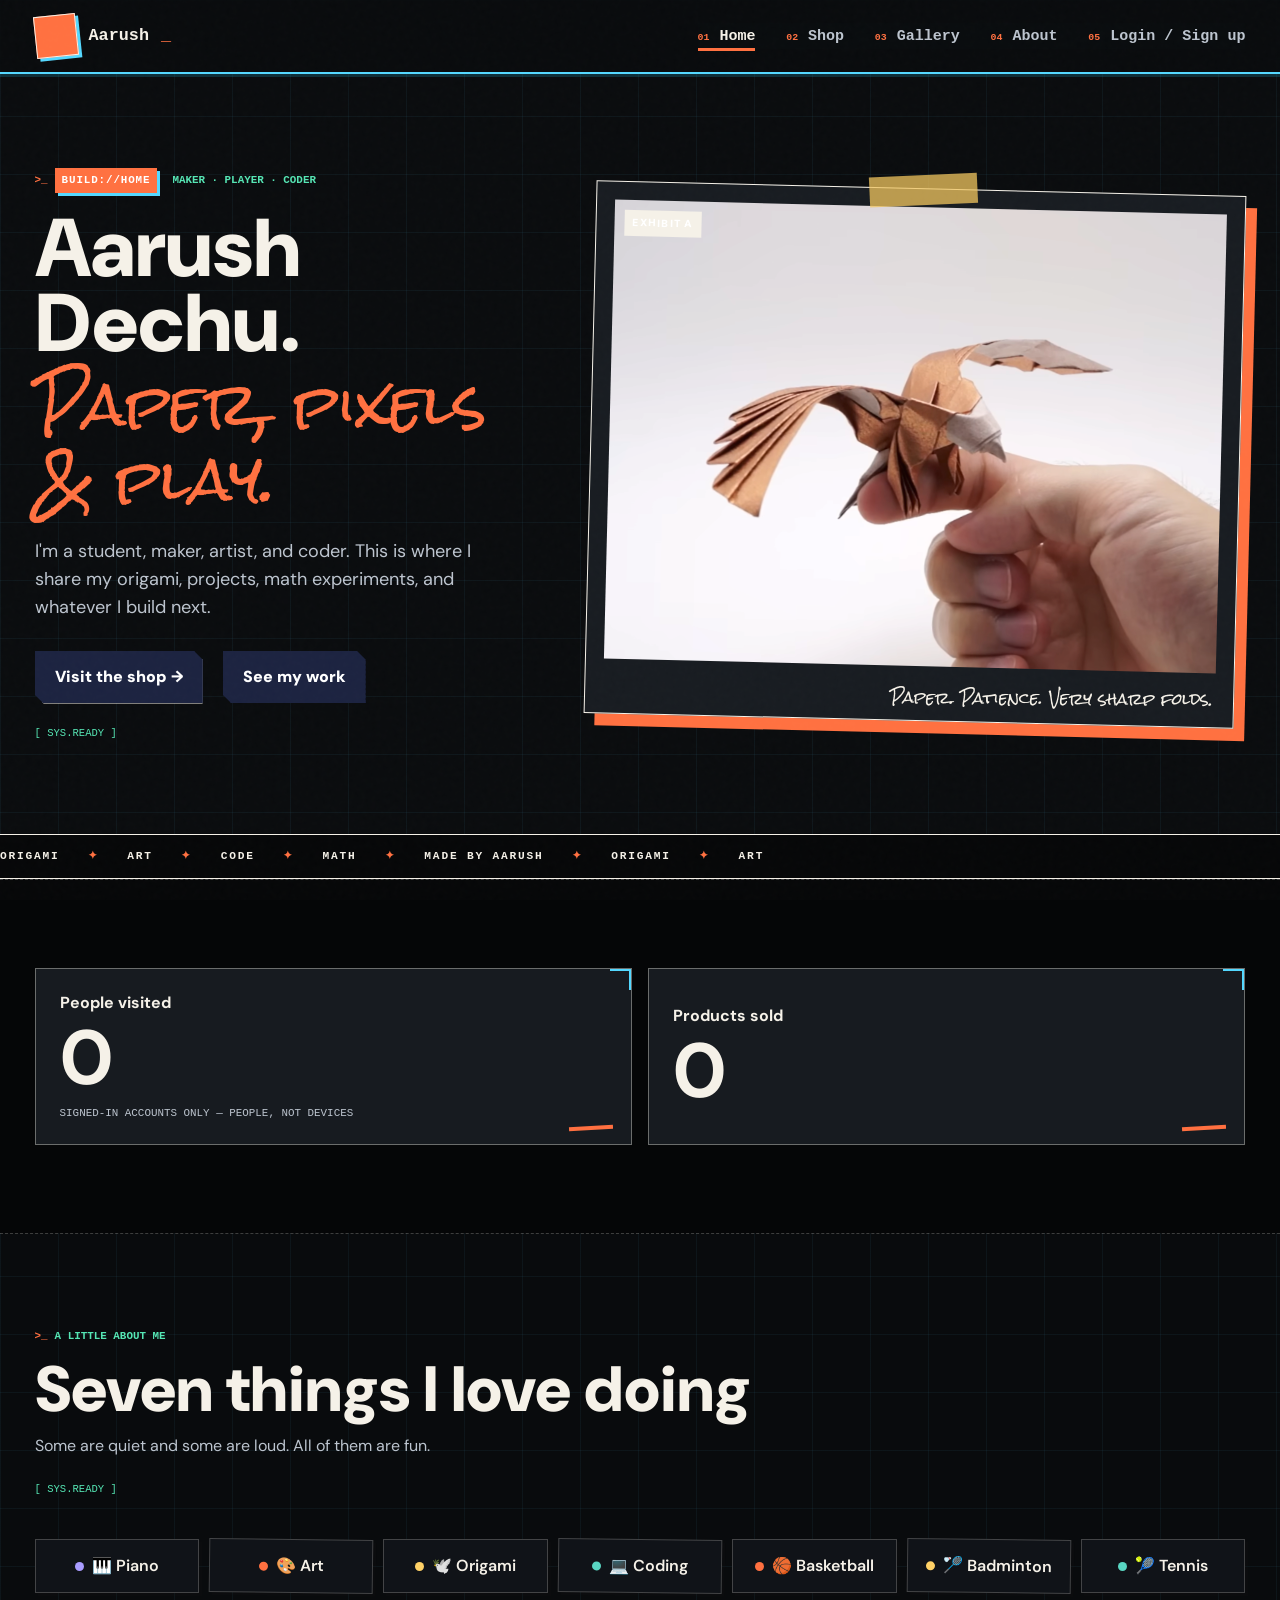
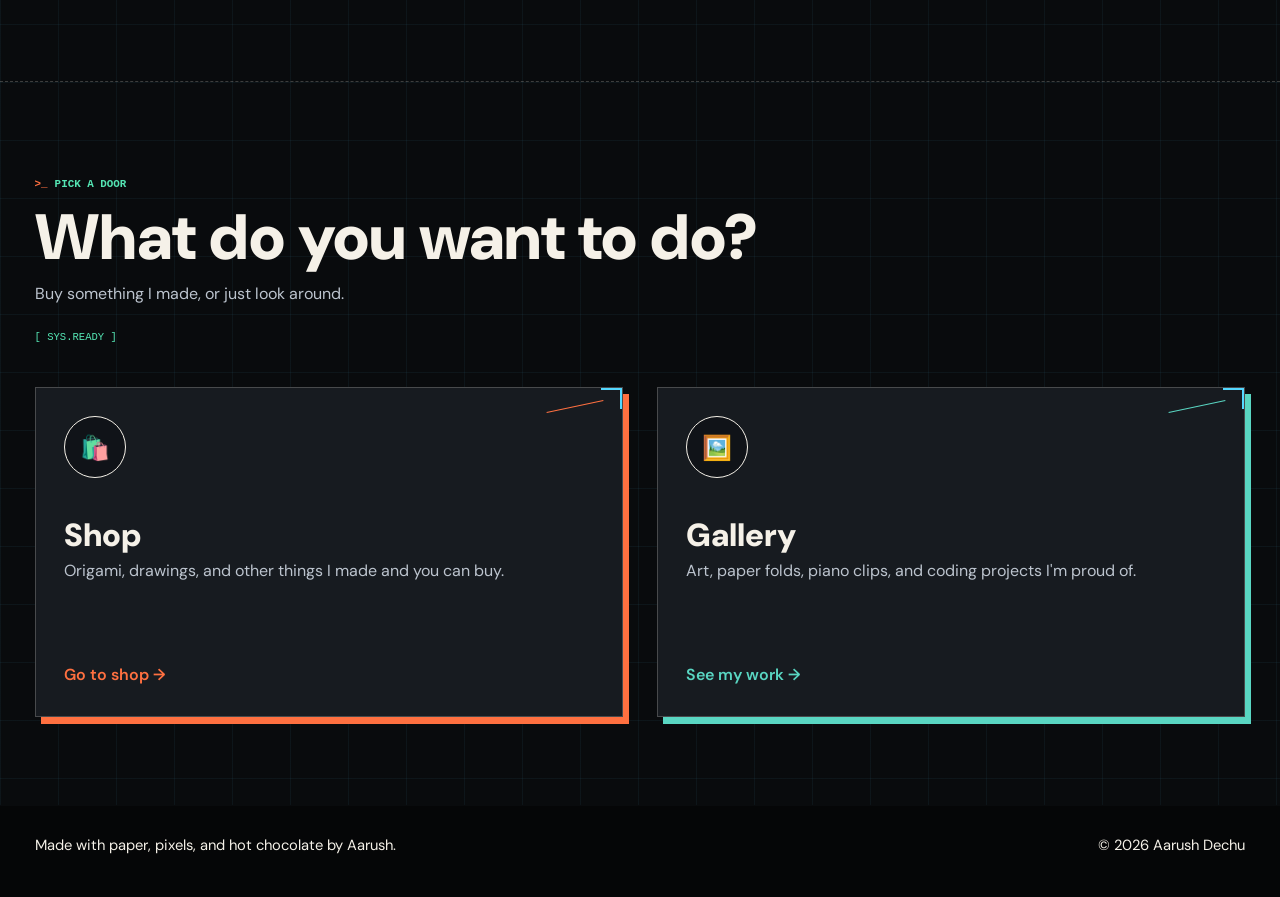
==== commit 7ced3240: "site: improve visuals — stat contrast, defensive ink backgrounds, remove brand emoji, add glitch tit" ====
--- a/index.html
+++ b/index.html
@@ -46,7 +46,7 @@
 
   <header class="site-header">
     <div class="wrap nav">
-      <a class="brand" href="index.html"><span class="mark">✦</span> Aarush</a>
+      <a class="brand" href="index.html"><span class="mark"></span> Aarush</a>
       <button class="nav-toggle" aria-label="Open menu" aria-expanded="false" aria-controls="primary-navigation">☰</button>
       <ul class="nav-links" id="primary-navigation">
         <li><a href="index.html" aria-current="page">Home</a></li>
@@ -92,6 +92,7 @@
         <article class="stat-card">
           <span>People visited</span>
           <strong data-site-stat="uniqueVisitors">0</strong>
+          <small>Signed-in accounts only — people, not devices</small>
         </article>
         <article class="stat-card">
           <span>Products sold</span>
--- a/css/style.css
+++ b/css/style.css
@@ -16,6 +16,7 @@
   --paper:    #FAF7F1;
   --surface:  #FFFFFF;
   --ink:      #1B2240;
+  --ink-contrast: #1B2240;
   --ink-soft: #5A6080;
   --coral:    #FF5A5A;
   --gold:     #FFB22E;
@@ -199,7 +200,7 @@
   border-radius: 16px;
   background:
     linear-gradient(135deg, rgba(255,178,46,0.18), rgba(21,183,164,0.12)),
-    #fff;
+    var(--surface);
   box-shadow: var(--shadow);
 }
 
@@ -224,6 +225,12 @@
   font-size: clamp(2rem, 5vw, 3.2rem);
   line-height: 1;
   color: var(--ink);
+}
+
+.stat-card small {
+  display: block;
+  margin-top: 6px;
+  color: var(--ink-soft);
 }
 
 .doors { display: grid; grid-template-columns: repeat(auto-fit, minmax(240px, 1fr)); gap: 18px; }
@@ -1852,6 +1859,53 @@
   padding: 11px 13px;
   box-shadow: 4px 4px 0 var(--coral);
   font-size: 1.15rem;
+}
+
+/* Defensive overrides: when a theme swaps `--ink`, some components
+   accidentally used it for backgrounds. Use `--ink-contrast` for
+   stable dark surfaces and keep text readable. */
+.btn,
+.card .ask,
+.profile-menu__button,
+.door--quadratic .tag,
+.price,
+.product-price,
+.profile-menu__button {
+  background: var(--ink-contrast) !important;
+  color: #fff !important;
+  border-color: var(--ink-contrast) !important;
+}
+
+/* Glitch title effect for occasional visual glitches */
+.glitch-title {
+  position: relative;
+  display: inline-block;
+}
+.glitch-title::before,
+.glitch-title::after {
+  content: attr(data-text);
+  position: absolute;
+  left: 0; top: 0;
+  width: 100%; height: 100%;
+  overflow: hidden;
+  clip-path: inset(0 0 0 0);
+  opacity: 0;
+  pointer-events: none;
+}
+.glitch-title::before { color: rgba(255,80,80,0.85); transform: translate3d(-2px,0,0); }
+.glitch-title::after  { color: rgba(80,160,255,0.85); transform: translate3d(2px,0,0); }
+
+@keyframes glitch-anim {
+  0%, 92% { opacity: 0; transform: none; }
+  93% { opacity: 1; transform: translate3d(-2px,-1px,0); }
+  94% { opacity: 1; transform: translate3d(2px,1px,0); }
+  95% { opacity: 1; transform: translate3d(-1px,1px,0); }
+  96% { opacity: 0; transform: none; }
+  100% { opacity: 0; transform: none; }
+}
+.glitch-title::before,
+.glitch-title::after {
+  animation: glitch-anim 6s infinite;
 }
 
 .shop-category--origami:not(.is-collapsed) {
@@ -3462,6 +3516,57 @@
   }
 }
 
+/* Dark-theme corrections for components that historically used --ink as fill. */
+.origami-class-note {
+  border-color: rgba(245, 241, 232, 0.72);
+  background: #11161b;
+  color: #f5f1e8;
+  box-shadow: 8px 9px 0 var(--coral);
+}
+
+.origami-class-note h3,
+.origami-class-note > strong {
+  color: #f5f1e8;
+}
+
+.origami-class-note p {
+  color: #c4cbd3;
+}
+
+.origami-class-note__price {
+  border-color: #f5f1e8;
+  color: #090b0d;
+}
+
+.cart-fab,
+.cart-fab.has-items {
+  border-color: var(--code-cyan);
+  background: #11161b;
+  color: #f5f1e8;
+  box-shadow: 6px 6px 0 var(--coral);
+}
+
+.cart-fab b {
+  background: var(--coral);
+  color: #090b0d;
+}
+
+.stat-card strong {
+  width: max-content;
+  background: transparent;
+  color: #f5f1e8;
+  box-shadow: none;
+}
+
+.stat-card small {
+  display: block;
+  margin-top: 8px;
+  color: var(--ink-soft);
+  font-family: var(--code-font);
+  font-size: 0.68rem;
+  text-transform: uppercase;
+}
+
 @media (max-width: 460px) {
   .origami-class-note {
     grid-template-columns: 1fr;
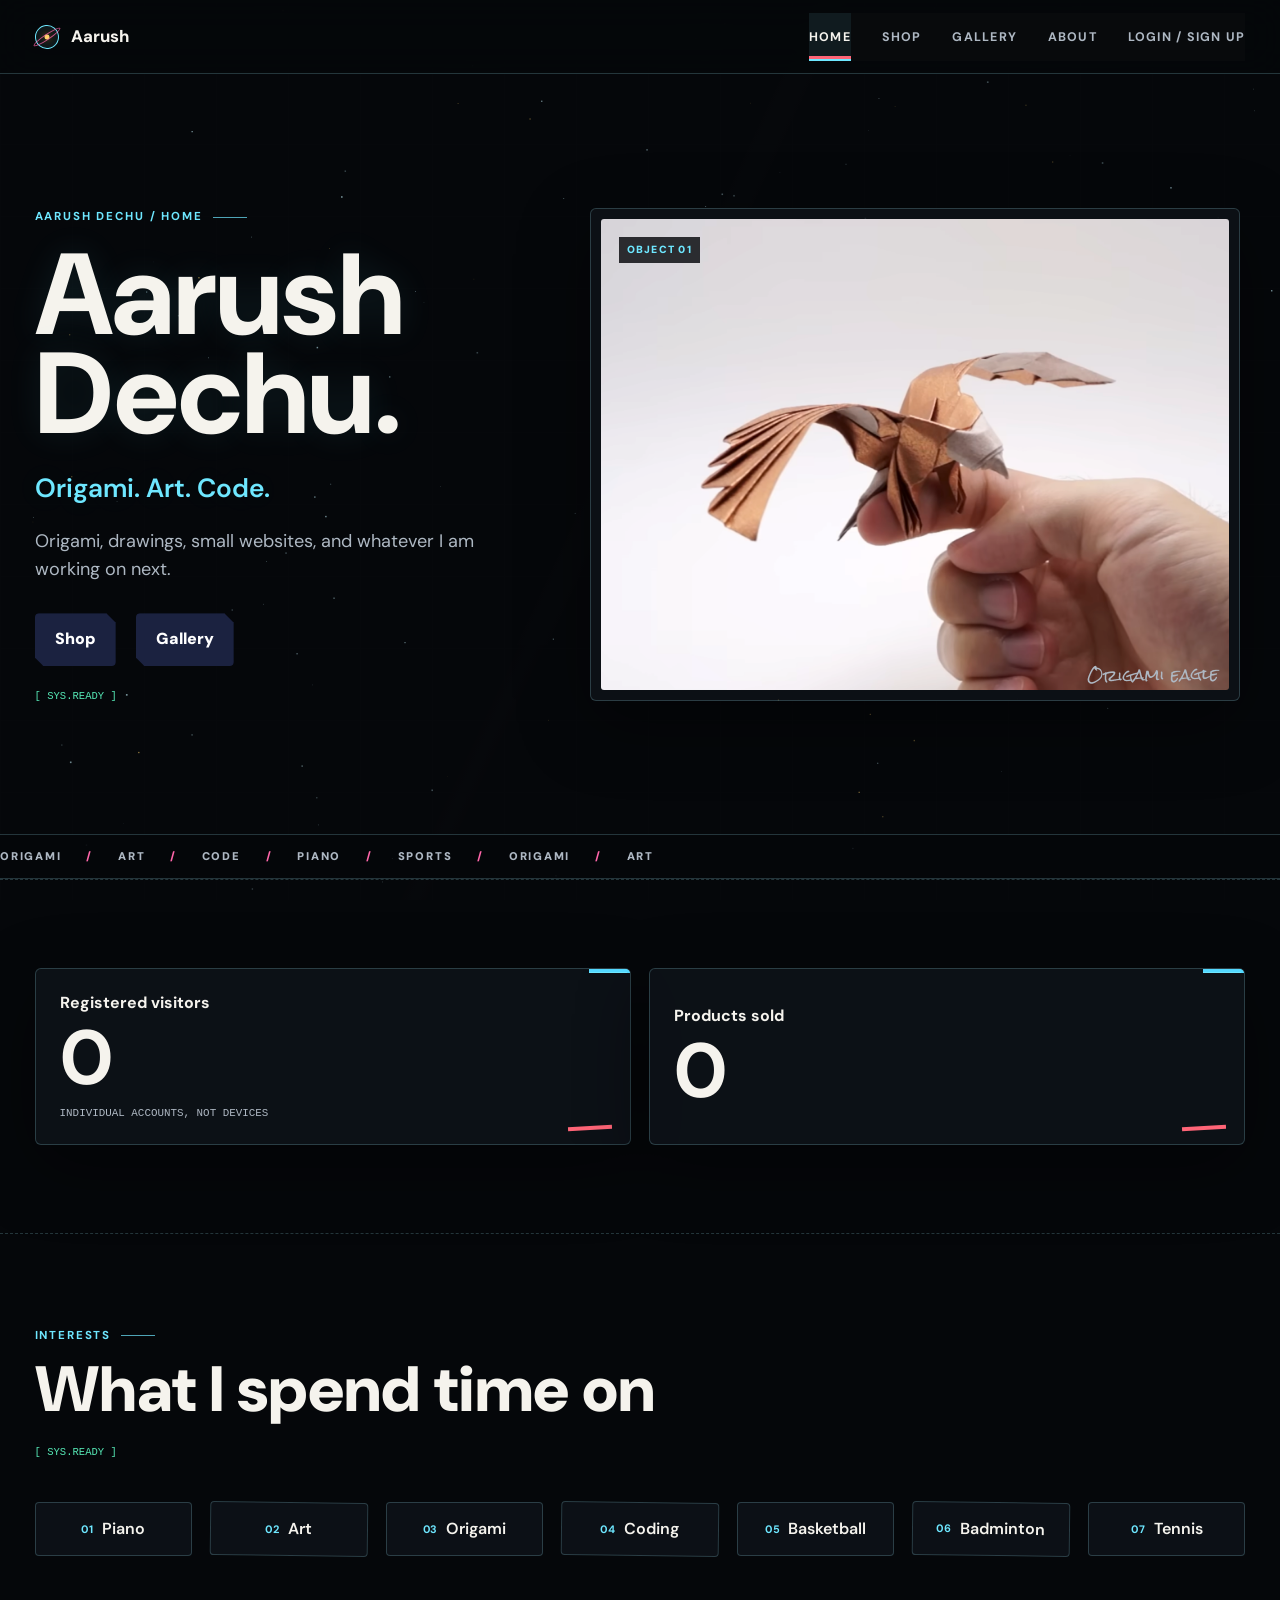
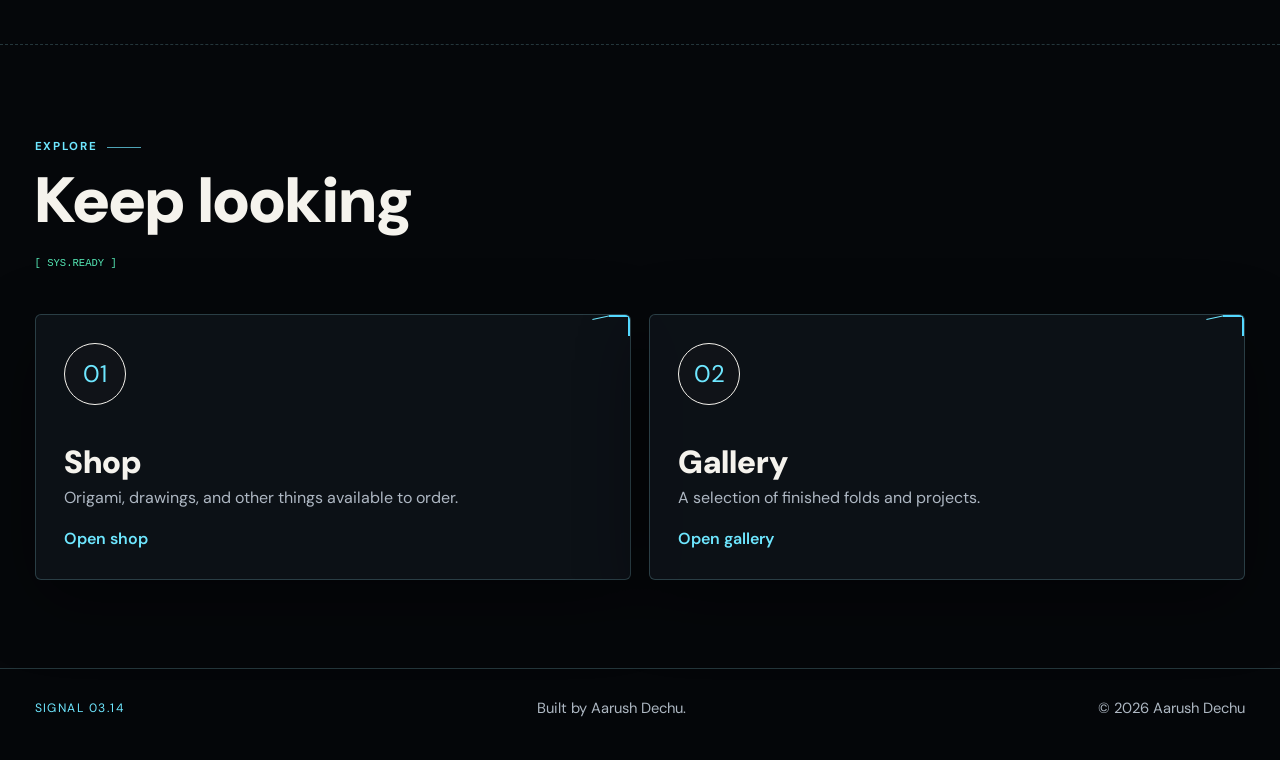
==== commit 661aba21: "Redesign site with a space theme" ====
--- a/index.html
+++ b/index.html
@@ -3,12 +3,13 @@
 <head>
   <meta charset="UTF-8" />
   <meta name="viewport" content="width=device-width, initial-scale=1.0" />
-  <title>Aarush Dechu — Make. Sell. Play.</title>
-  <meta name="description" content="Aarush's home base — origami, art, piano, coding, and sports. Shop his creations and see what he makes." />
+  <title>Aarush Dechu</title>
+  <meta name="description" content="Origami, art, websites, and other projects by Aarush Dechu." />
   <link rel="preconnect" href="https://fonts.googleapis.com" />
   <link rel="preconnect" href="https://fonts.gstatic.com" crossorigin />
   <link href="https://fonts.googleapis.com/css2?family=DM+Sans:wght@400;500;600;700;800;900&family=Rock+Salt&display=swap" rel="stylesheet" />
   <link rel="stylesheet" href="css/style.css" />
+  <link rel="stylesheet" href="css/space-theme.css" />
   <script>
     try {
       const introSeen = sessionStorage.getItem("aarush-intro-seen") === "true";
@@ -26,16 +27,16 @@
   <section class="opening-intro" id="opening-intro" aria-label="Aarush Dechu animated introduction">
     <div class="intro-grid" aria-hidden="true"></div>
     <div class="intro-static" aria-hidden="true"></div>
-    <p class="intro-boot">[ booting aarush.dev ]</p>
+    <p class="intro-boot">Signal acquired</p>
 
-    <div class="intro-hit intro-hit--paper" data-text="PAPER" aria-hidden="true">PAPER</div>
-    <div class="intro-hit intro-hit--pixels" data-text="PIXELS" aria-hidden="true">PIXELS</div>
-    <div class="intro-hit intro-hit--play" data-text="PLAY" aria-hidden="true">PLAY</div>
+    <div class="intro-hit intro-hit--paper" data-text="FOLD" aria-hidden="true">FOLD</div>
+    <div class="intro-hit intro-hit--pixels" data-text="DRAW" aria-hidden="true">DRAW</div>
+    <div class="intro-hit intro-hit--play" data-text="BUILD" aria-hidden="true">BUILD</div>
 
     <div class="intro-lockup">
-      <span>maker // artist // coder</span>
-      <h1 data-text="AARUSH.DEV">AARUSH.DEV</h1>
-      <p>Paper, pixels &amp; play.</p>
+      <span>Transmission 01</span>
+      <h1 data-text="AARUSH DECHU">AARUSH DECHU</h1>
+      <p>Work in progress.</p>
     </div>
 
     <div class="intro-progress" aria-hidden="true"><span></span></div>
@@ -46,8 +47,8 @@
 
   <header class="site-header">
     <div class="wrap nav">
-      <a class="brand" href="index.html"><span class="mark"></span> Aarush</a>
-      <button class="nav-toggle" aria-label="Open menu" aria-expanded="false" aria-controls="primary-navigation">☰</button>
+      <a class="brand" href="index.html"><span class="mark" aria-hidden="true"></span> Aarush</a>
+      <button class="nav-toggle" aria-label="Open menu" aria-expanded="false" aria-controls="primary-navigation">Menu</button>
       <ul class="nav-links" id="primary-navigation">
         <li><a href="index.html" aria-current="page">Home</a></li>
         <li><a href="shop.html">Shop</a></li>
@@ -61,27 +62,27 @@
   <section class="hero" id="main-content">
     <div class="wrap hero-grid">
       <div>
-        <span class="eyebrow"><b>build://home</b> Maker · Player · Coder</span>
-        <h1>Aarush Dechu.<br /><em>Paper, pixels &amp; play.</em></h1>
-        <p class="lead">I'm a student, maker, artist, and coder. This is where I share my origami, projects, math experiments, and whatever I build next.</p>
+        <span class="eyebrow">Aarush Dechu / Home</span>
+        <h1 class="signal-title" data-text="Aarush Dechu.">Aarush Dechu.<small data-cycle-copy>Origami. Art. Code.</small></h1>
+        <p class="lead">Origami, drawings, small websites, and whatever I am working on next.</p>
         <div class="hero-actions">
-          <a class="btn btn--coral" href="shop.html">Visit the shop →</a>
-          <a class="btn btn--ghost" href="gallery.html">See my work</a>
+          <a class="btn btn--coral" href="shop.html">Shop</a>
+          <a class="btn btn--ghost" href="gallery.html">Gallery</a>
         </div>
       </div>
 
       <div class="bird-stage">
         <div class="hero-case-photo">
-          <span>Exhibit A</span>
+          <span>Object 01</span>
           <img class="bird" src="images/shop/origami-eagle.png" alt="Hand-folded origami eagle balanced on a finger" />
-          <p>Paper. Patience. Very sharp folds.</p>
+          <p>Origami eagle</p>
         </div>
       </div>
     </div>
   </section>
 
   <div class="maker-ticker" aria-label="Things Aarush makes">
-    <div>ORIGAMI <span>✦</span> ART <span>✦</span> CODE <span>✦</span> MATH <span>✦</span> MADE BY AARUSH <span>✦</span> ORIGAMI <span>✦</span> ART</div>
+    <div>ORIGAMI <span>/</span> ART <span>/</span> CODE <span>/</span> PIANO <span>/</span> SPORTS <span>/</span> ORIGAMI <span>/</span> ART</div>
   </div>
 
   <hr class="crease" />
@@ -90,9 +91,9 @@
     <div class="wrap">
       <div class="stats-grid">
         <article class="stat-card">
-          <span>People visited</span>
+          <span>Registered visitors</span>
           <strong data-site-stat="uniqueVisitors">0</strong>
-          <small>Signed-in accounts only — people, not devices</small>
+          <small>Individual accounts, not devices</small>
         </article>
         <article class="stat-card">
           <span>Products sold</span>
@@ -107,18 +108,17 @@
   <section class="section">
     <div class="wrap">
       <div class="section-head">
-        <span class="eyebrow">A little about me</span>
-        <h2>Seven things I love doing</h2>
-        <p>Some are quiet and some are loud. All of them are fun.</p>
+        <span class="eyebrow">Interests</span>
+        <h2>What I spend time on</h2>
       </div>
       <div class="chips">
-        <span class="chip"><span class="dot" style="background:var(--violet)"></span>🎹 Piano</span>
-        <span class="chip"><span class="dot" style="background:var(--coral)"></span>🎨 Art</span>
-        <span class="chip"><span class="dot" style="background:var(--gold)"></span>🕊️ Origami</span>
-        <span class="chip"><span class="dot" style="background:var(--teal)"></span>💻 Coding</span>
-        <span class="chip"><span class="dot" style="background:var(--coral)"></span>🏀 Basketball</span>
-        <span class="chip"><span class="dot" style="background:var(--gold)"></span>🏸 Badminton</span>
-        <span class="chip"><span class="dot" style="background:var(--teal)"></span>🎾 Tennis</span>
+        <span class="chip"><b>01</b>Piano</span>
+        <span class="chip"><b>02</b>Art</span>
+        <span class="chip"><b>03</b>Origami</span>
+        <span class="chip"><b>04</b>Coding</span>
+        <span class="chip"><b>05</b>Basketball</span>
+        <span class="chip"><b>06</b>Badminton</span>
+        <span class="chip"><b>07</b>Tennis</span>
       </div>
     </div>
   </section>
@@ -128,24 +128,23 @@
   <section class="section">
     <div class="wrap">
       <div class="section-head">
-        <span class="eyebrow">Pick a door</span>
-        <h2>What do you want to do?</h2>
-        <p>Buy something I made, or just look around.</p>
+        <span class="eyebrow">Explore</span>
+        <h2>Keep looking</h2>
       </div>
 
       <div class="doors">
         <a class="door" href="shop.html" style="--accent: var(--coral)">
-          <span class="tag">🛍️</span>
+          <span class="tag">01</span>
           <h3>Shop</h3>
-          <p>Origami, drawings, and other things I made and you can buy.</p>
-          <span class="go">Go to shop →</span>
+          <p>Origami, drawings, and other things available to order.</p>
+          <span class="go">Open shop</span>
         </a>
 
         <a class="door" href="gallery.html" style="--accent: var(--teal)">
-          <span class="tag">🖼️</span>
+          <span class="tag">02</span>
           <h3>Gallery</h3>
-          <p>Art, paper folds, piano clips, and coding projects I'm proud of.</p>
-          <span class="go">See my work →</span>
+          <p>A selection of finished folds and projects.</p>
+          <span class="go">Open gallery</span>
         </a>
 
       </div>
@@ -154,12 +153,14 @@
 
   <footer class="site-footer">
     <div class="wrap">
-      <span>Made with paper, pixels, and hot chocolate by Aarush.</span>
+      <button class="footer-signal" type="button" data-secret-signal>Signal 03.14</button>
+      <span>Built by Aarush Dechu.</span>
       <span>© <span data-year>2026</span> Aarush Dechu</span>
     </div>
   </footer>
 
   <script src="js/shop-catalog.js"></script>
   <script src="js/main.js"></script>
+  <script src="js/space-theme.js"></script>
 </body>
 </html>
--- a/css/space-theme.css
+++ b/css/space-theme.css
@@ -0,0 +1,904 @@
+/* Space theme: loaded after style.css so the existing layouts keep working. */
+:root {
+  --paper: #05070a;
+  --surface: #10151b;
+  --surface-2: #171d24;
+  --ink: #f5f3ed;
+  --ink-soft: #aeb8c3;
+  --line: rgba(184, 226, 239, 0.22);
+  --coral: #ff6577;
+  --gold: #ffd36a;
+  --teal: #65e7cd;
+  --violet: #b8a8ff;
+  --cyan: #6ee7ff;
+  --magenta: #ff66aa;
+  --space-panel: rgba(14, 19, 25, 0.86);
+  --space-line: rgba(151, 222, 238, 0.22);
+  --shadow: 0 22px 70px rgba(0, 0, 0, 0.42);
+}
+
+html {
+  color-scheme: dark;
+  background: #05070a;
+}
+
+body {
+  position: relative;
+  isolation: isolate;
+  min-height: 100vh;
+  color: var(--ink);
+  background: #05070a;
+  background-image: none;
+}
+
+body::before {
+  content: "";
+  position: fixed;
+  inset: 0;
+  z-index: -1;
+  pointer-events: none;
+  background-image:
+    linear-gradient(rgba(110, 231, 255, 0.032) 1px, transparent 1px),
+    linear-gradient(90deg, rgba(110, 231, 255, 0.032) 1px, transparent 1px),
+    linear-gradient(115deg, transparent 0 48%, rgba(255, 101, 119, 0.025) 49%, transparent 50%);
+  background-size: 72px 72px, 72px 72px, 100% 100%;
+  mask-image: linear-gradient(to bottom, black, rgba(0, 0, 0, 0.3));
+}
+
+.space-canvas {
+  position: fixed;
+  inset: 0;
+  z-index: -2;
+  width: 100%;
+  height: 100%;
+  pointer-events: none;
+}
+
+::selection {
+  color: #05070a;
+  background: var(--cyan);
+}
+
+.skip-link {
+  color: #05070a;
+  background: var(--cyan);
+}
+
+.site-header {
+  background: rgba(5, 7, 10, 0.86);
+  border-bottom: 1px solid var(--space-line);
+  box-shadow: none;
+  backdrop-filter: blur(18px);
+}
+
+.brand,
+.nav-links a,
+.eyebrow,
+.maker-ticker,
+.pill,
+.price,
+.product-price,
+.folder-copy em {
+  font-family: "DM Sans", sans-serif;
+  letter-spacing: 0;
+}
+
+.brand {
+  gap: 12px;
+  color: var(--ink);
+  font-weight: 800;
+}
+
+.brand::after,
+.brand::before,
+.nav-links a:not(.profile-pill)::before,
+.eyebrow::before {
+  content: none;
+}
+
+.brand .mark {
+  position: relative;
+  width: 24px;
+  height: 24px;
+  flex: 0 0 24px;
+  border: 1px solid var(--cyan);
+  border-radius: 50%;
+  background: transparent;
+  box-shadow: inset 0 0 12px rgba(110, 231, 255, 0.14);
+  cursor: crosshair;
+}
+
+.brand .mark::before {
+  content: "";
+  position: absolute;
+  top: 50%;
+  left: 50%;
+  width: 5px;
+  height: 5px;
+  border-radius: 50%;
+  background: var(--gold);
+  transform: translate(-50%, -50%);
+  box-shadow: 0 0 9px var(--gold);
+}
+
+.brand .mark::after {
+  content: "";
+  position: absolute;
+  inset: 8px -5px;
+  border: 1px solid rgba(255, 102, 170, 0.75);
+  border-radius: 50%;
+  transform: rotate(-28deg);
+}
+
+.nav-links {
+  align-items: stretch;
+}
+
+.nav-links a {
+  display: grid;
+  place-items: center;
+  min-height: 48px;
+  color: var(--ink-soft);
+  border: 0;
+  background: transparent;
+  font-size: 0.78rem;
+  font-weight: 700;
+  letter-spacing: 0.1em;
+  text-transform: uppercase;
+}
+
+.nav-links a:hover,
+.nav-links a[aria-current="page"] {
+  color: var(--ink);
+  background: rgba(110, 231, 255, 0.08);
+  box-shadow: inset 0 -2px var(--cyan);
+}
+
+.nav-toggle {
+  color: var(--ink);
+  border: 1px solid var(--space-line);
+  border-radius: 4px;
+  background: transparent;
+  font-size: 0.75rem;
+  letter-spacing: 0.1em;
+  text-transform: uppercase;
+}
+
+.hero,
+.shop-hero,
+.about-hero,
+.quadratic-hero {
+  color: var(--ink);
+  background: transparent;
+  border: 0;
+}
+
+.hero-grid {
+  min-height: min(760px, calc(100vh - 68px));
+  align-items: center;
+}
+
+.eyebrow {
+  display: inline-flex;
+  align-items: center;
+  gap: 10px;
+  color: var(--cyan);
+  font-size: 0.72rem;
+  font-weight: 700;
+  letter-spacing: 0.16em;
+  text-transform: uppercase;
+}
+
+.eyebrow::after {
+  content: "";
+  width: 34px;
+  height: 1px;
+  background: currentColor;
+  opacity: 0.7;
+}
+
+.signal-title {
+  position: relative;
+  width: fit-content;
+  max-width: 100%;
+}
+
+.hero h1.signal-title,
+.about-copy h1.signal-title {
+  margin-block: 18px;
+  color: var(--ink);
+  font-family: "DM Sans", sans-serif;
+  font-size: clamp(4rem, 9vw, 8.8rem);
+  font-weight: 800;
+  line-height: 0.86;
+  letter-spacing: 0;
+  text-shadow: 0 0 34px rgba(110, 231, 255, 0.1);
+}
+
+.about-copy h1.signal-title {
+  font-size: clamp(3.5rem, 7vw, 7rem);
+}
+
+.signal-title small {
+  display: block;
+  min-height: 1.4em;
+  margin-top: 28px;
+  color: var(--cyan);
+  font-family: "DM Sans", sans-serif;
+  font-size: clamp(1.05rem, 2.4vw, 1.65rem);
+  font-weight: 600;
+  line-height: 1.25;
+  letter-spacing: 0;
+}
+
+.signal-title::before,
+.signal-title::after {
+  content: attr(data-text);
+  position: absolute;
+  inset: 0 auto auto 0;
+  display: none;
+  color: var(--ink);
+  pointer-events: none;
+}
+
+.signal-title.is-glitching::before,
+.signal-title.is-glitching::after {
+  display: block;
+}
+
+.signal-title.is-glitching::before {
+  color: var(--cyan);
+  clip-path: inset(15% 0 58% 0);
+  transform: translate(5px, -1px);
+  animation: signal-slice 160ms steps(2, end) 3;
+}
+
+.signal-title.is-glitching::after {
+  color: var(--magenta);
+  clip-path: inset(60% 0 12% 0);
+  transform: translate(-5px, 2px);
+  animation: signal-slice 130ms steps(2, end) reverse 3;
+}
+
+@keyframes signal-slice {
+  50% { transform: translate(-3px, 1px); }
+}
+
+.lead,
+.auth-intro,
+.section-head p,
+.about-copy p,
+.folder-copy small,
+.card .desc,
+.product-lead,
+.buy-box p,
+.cart-preview-note,
+.auth-hint {
+  color: var(--ink-soft);
+}
+
+.hero .lead {
+  max-width: 620px;
+  font-size: clamp(1rem, 1.8vw, 1.2rem);
+}
+
+.btn,
+.ask,
+.memory-button,
+.auth-tab,
+.cart-fab,
+.cart-drawer button {
+  border-radius: 4px;
+}
+
+.btn {
+  border: 1px solid currentColor;
+  box-shadow: none;
+}
+
+.btn--coral {
+  color: #071015;
+  background: var(--cyan);
+  border-color: var(--cyan);
+}
+
+.btn--ghost {
+  color: var(--ink);
+  background: rgba(255, 255, 255, 0.025);
+  border-color: var(--space-line);
+}
+
+.btn:hover,
+.ask:hover,
+.memory-button:hover {
+  transform: translateY(-2px);
+  box-shadow: 0 0 24px rgba(110, 231, 255, 0.2);
+}
+
+.glitch-button::before,
+.glitch-button::after,
+.btn::before,
+.btn::after {
+  display: none;
+}
+
+.hero-case-photo,
+.about-photo {
+  padding: 10px;
+  border: 1px solid var(--space-line);
+  border-radius: 6px;
+  background: rgba(16, 21, 27, 0.7);
+  box-shadow: var(--shadow);
+  transform: none;
+}
+
+.hero-case-photo::before,
+.hero-case-photo::after,
+.about-photo::before,
+.about-photo::after {
+  display: none;
+}
+
+.hero-case-photo > span {
+  color: var(--cyan);
+  border-color: var(--space-line);
+  background: rgba(5, 7, 10, 0.82);
+  cursor: crosshair;
+}
+
+.hero-case-photo p {
+  color: var(--ink-soft);
+  background: transparent;
+}
+
+.hero-case-photo.is-scanning {
+  box-shadow: 0 0 0 1px var(--cyan), 0 0 50px rgba(110, 231, 255, 0.24);
+}
+
+.maker-ticker {
+  color: var(--ink-soft);
+  background: rgba(5, 7, 10, 0.84);
+  border-block: 1px solid var(--space-line);
+}
+
+.maker-ticker span {
+  color: var(--magenta);
+}
+
+.crease {
+  border-color: var(--space-line);
+}
+
+.section {
+  color: var(--ink);
+  background: transparent;
+}
+
+.section-head h2,
+.shop-hero h1,
+.shop-hero h2,
+.auth-card h1,
+.product-info-panel h1,
+.product-info-panel h2,
+.quadratic-hero h1,
+.coach-panel h2,
+.chat-topbar h2 {
+  color: var(--ink);
+  font-family: "DM Sans", sans-serif;
+  letter-spacing: 0;
+}
+
+.stats-grid,
+.doors,
+.gallery-grid,
+.chips {
+  gap: 18px;
+}
+
+.stat-card,
+.door,
+.card,
+.gallery-item,
+.auth-card,
+.product-detail-card,
+.product-info-panel,
+.product-photo-panel,
+.coach-panel,
+.quadratic-chat-card,
+.formula-card,
+.cart-drawer,
+.cart-drawer__panel,
+.cart-item,
+.cart-line,
+.checkout-form,
+.shop-note,
+.origami-class-note {
+  color: var(--ink);
+  border: 1px solid var(--space-line);
+  border-radius: 6px;
+  background: var(--space-panel);
+  box-shadow: var(--shadow);
+}
+
+.cart-drawer {
+  background: transparent;
+  box-shadow: none;
+}
+
+.cart-drawer__backdrop,
+.auth-modal__backdrop {
+  background: rgba(1, 3, 5, 0.78);
+  backdrop-filter: blur(8px);
+}
+
+.cart-drawer__panel {
+  border-width: 0 0 0 1px;
+  border-style: solid;
+  border-color: var(--space-line);
+  border-radius: 0;
+}
+
+.cart-line {
+  border-radius: 5px;
+}
+
+.cart-line img {
+  border-radius: 3px;
+  background: #eceff2;
+}
+
+.cart-close,
+.cart-line__actions button {
+  color: var(--ink);
+  border-color: var(--space-line);
+  border-radius: 4px;
+  background: rgba(255, 255, 255, 0.04);
+}
+
+.checkout-form {
+  background: rgba(255, 255, 255, 0.025);
+}
+
+.checkout-form fieldset {
+  border-color: var(--space-line);
+  border-radius: 5px;
+}
+
+.checkout-options label {
+  color: var(--ink-soft);
+  border-color: var(--space-line);
+  border-radius: 4px;
+  background: rgba(255, 255, 255, 0.025);
+}
+
+.checkout-options label:has(input:checked) {
+  color: var(--ink);
+  border-color: var(--teal);
+  background: rgba(101, 231, 205, 0.1);
+  box-shadow: inset 0 0 0 1px rgba(101, 231, 205, 0.14);
+}
+
+.stat-card,
+.door,
+.gallery-item,
+.card {
+  position: relative;
+  overflow: hidden;
+}
+
+.stat-card::after,
+.door::after,
+.gallery-item::after,
+.card::after {
+  content: "";
+  position: absolute;
+  top: 0;
+  right: 0;
+  width: 38px;
+  height: 1px;
+  background: var(--cyan);
+}
+
+.stat-card strong {
+  color: var(--ink);
+  background: transparent;
+  -webkit-text-fill-color: currentColor;
+}
+
+.stat-card small {
+  color: var(--ink-soft);
+}
+
+.chip {
+  color: var(--ink);
+  border: 1px solid var(--space-line);
+  border-radius: 4px;
+  background: rgba(16, 21, 27, 0.74);
+  box-shadow: none;
+}
+
+.chip b {
+  color: var(--cyan);
+  font-size: 0.68rem;
+  letter-spacing: 0.08em;
+}
+
+.door {
+  min-height: 230px;
+  color: var(--ink);
+}
+
+.door .tag,
+.door .go {
+  color: var(--cyan);
+}
+
+.door p,
+.gallery-item p {
+  color: var(--ink-soft);
+}
+
+.gallery-item img,
+.about-photo img,
+.hero-case-photo img,
+.product-photo-large {
+  border-radius: 3px;
+}
+
+.gallery-item .body,
+.card .body {
+  background: transparent;
+}
+
+.shop-note {
+  color: var(--ink-soft);
+}
+
+.shop-note strong {
+  color: var(--gold);
+}
+
+.origami-class-note {
+  color: var(--ink);
+  background: rgba(18, 23, 29, 0.92);
+}
+
+.origami-class-note h2,
+.origami-class-note p {
+  color: inherit;
+}
+
+.origami-class-note .class-price {
+  color: #05070a;
+  background: var(--gold);
+}
+
+.shop-category__items,
+.shop-subitems {
+  color: var(--ink);
+  border-color: var(--space-line);
+  background: rgba(8, 11, 15, 0.78);
+}
+
+.shop-folder-toggle {
+  color: var(--ink);
+}
+
+.folder-copy strong {
+  color: var(--ink);
+}
+
+.folder-copy em {
+  color: var(--cyan);
+}
+
+.shop-item-card .ask {
+  color: #071015;
+  background: var(--cyan);
+  border-color: var(--cyan);
+}
+
+.pill--available {
+  color: var(--teal);
+  background: rgba(101, 231, 205, 0.1);
+}
+
+.pill--soon {
+  color: var(--gold);
+  background: rgba(255, 211, 106, 0.1);
+}
+
+.thumb,
+.product-photo-panel {
+  background: #eceff2;
+}
+
+.product-detail-card {
+  overflow: hidden;
+  background: rgba(10, 14, 18, 0.92);
+}
+
+.buy-box,
+.product-facts,
+.auth-tabs,
+.google-login-wrap,
+.prompt-chips,
+.math-chat,
+.math-form {
+  color: var(--ink);
+  border-color: var(--space-line);
+  background: rgba(255, 255, 255, 0.025);
+}
+
+.product-back,
+.auth-text-button {
+  color: var(--cyan);
+}
+
+input,
+textarea,
+select,
+.auth-field input,
+.checkout-form input,
+.checkout-form textarea {
+  color: var(--ink);
+  border-color: var(--space-line);
+  background: rgba(5, 7, 10, 0.76);
+  box-shadow: none;
+}
+
+input:focus,
+textarea:focus,
+select:focus {
+  border-color: var(--cyan);
+  outline: 1px solid var(--cyan);
+  box-shadow: 0 0 0 4px rgba(110, 231, 255, 0.08);
+}
+
+.auth-tab {
+  color: var(--ink-soft);
+}
+
+.auth-tab.is-active {
+  color: #05070a;
+  background: var(--cyan);
+}
+
+.auth-modal__card,
+.profile-menu {
+  color: var(--ink);
+  border: 1px solid var(--space-line);
+  border-radius: 6px;
+  background: rgba(14, 19, 25, 0.97);
+  box-shadow: var(--shadow);
+}
+
+.auth-modal__card h2,
+.auth-modal__card p,
+.profile-menu strong,
+.profile-menu span {
+  color: inherit;
+}
+
+.auth-modal__close {
+  color: var(--ink);
+  border-color: var(--space-line);
+  background: transparent;
+}
+
+.auth-message:not(:empty) {
+  background: rgba(255, 255, 255, 0.035);
+}
+
+.formula-card,
+.coach-badges span,
+.status-dot,
+.math-message,
+.prompt-chips .chip {
+  color: var(--ink);
+  border-color: var(--space-line);
+  background: rgba(16, 21, 27, 0.84);
+}
+
+.math-message p,
+.coach-panel p,
+.privacy-note {
+  color: var(--ink-soft);
+}
+
+.auth-field label,
+.checkout-form label,
+.cart-item strong {
+  color: var(--ink);
+}
+
+.cart-fab {
+  color: #05070a;
+  background: var(--gold);
+  border-color: var(--gold);
+  box-shadow: 0 10px 34px rgba(0, 0, 0, 0.45);
+}
+
+.cart-fab .cart-count {
+  color: #05070a;
+  background: var(--ink);
+}
+
+.site-footer {
+  color: var(--ink-soft);
+  background: rgba(5, 7, 10, 0.94);
+  border-top: 1px solid var(--space-line);
+}
+
+.site-footer .wrap {
+  display: flex;
+  align-items: center;
+  justify-content: space-between;
+  gap: 20px;
+  flex-wrap: wrap;
+}
+
+.footer-signal {
+  padding: 0;
+  color: var(--cyan);
+  border: 0;
+  background: transparent;
+  font: inherit;
+  font-size: 0.76rem;
+  letter-spacing: 0.12em;
+  text-transform: uppercase;
+  cursor: crosshair;
+}
+
+.space-toast {
+  position: fixed;
+  left: 50%;
+  bottom: 28px;
+  z-index: 10000;
+  max-width: min(440px, calc(100vw - 32px));
+  padding: 12px 18px;
+  color: var(--ink);
+  border: 1px solid var(--cyan);
+  border-radius: 4px;
+  background: rgba(5, 7, 10, 0.94);
+  box-shadow: 0 0 30px rgba(110, 231, 255, 0.18);
+  font-size: 0.78rem;
+  font-weight: 700;
+  letter-spacing: 0.1em;
+  text-align: center;
+  text-transform: uppercase;
+  transform: translate(-50%, 20px);
+  opacity: 0;
+  transition: opacity 180ms ease, transform 180ms ease;
+}
+
+.space-toast.is-visible {
+  transform: translate(-50%, 0);
+  opacity: 1;
+}
+
+.space-reveal {
+  opacity: 0;
+  transform: translateY(18px);
+  transition: opacity 700ms ease, transform 700ms ease;
+}
+
+.space-reveal.is-visible {
+  opacity: 1;
+  transform: none;
+}
+
+body.is-hyperspace .site-header,
+body.is-hyperspace .stat-card,
+body.is-hyperspace .door,
+body.is-hyperspace .card {
+  border-color: rgba(255, 102, 170, 0.5);
+}
+
+/* Opening transmission */
+.opening-intro {
+  color: var(--ink);
+  background: #05070a;
+}
+
+.intro-grid {
+  background-image:
+    linear-gradient(rgba(110, 231, 255, 0.07) 1px, transparent 1px),
+    linear-gradient(90deg, rgba(110, 231, 255, 0.07) 1px, transparent 1px);
+  background-size: 76px 76px;
+}
+
+.intro-static {
+  opacity: 0.04;
+}
+
+.intro-boot,
+.intro-skip,
+.intro-lockup span {
+  color: var(--cyan);
+  font-family: "DM Sans", sans-serif;
+  letter-spacing: 0.14em;
+}
+
+.intro-boot::after {
+  display: none;
+}
+
+.intro-hit,
+.intro-lockup h1,
+.intro-lockup p {
+  font-family: "DM Sans", sans-serif;
+  letter-spacing: 0;
+}
+
+.intro-hit--paper { color: var(--cyan); }
+.intro-hit--pixels { color: var(--magenta); }
+.intro-hit--play { color: var(--gold); }
+
+.intro-lockup h1 {
+  color: var(--ink);
+}
+
+.intro-lockup p {
+  color: var(--ink-soft);
+}
+
+.intro-progress {
+  background: rgba(255, 255, 255, 0.08);
+}
+
+.intro-progress span {
+  background: var(--cyan);
+}
+
+.intro-skip {
+  border-color: var(--space-line);
+  border-radius: 4px;
+  background: rgba(5, 7, 10, 0.72);
+}
+
+@media (max-width: 820px) {
+  .nav-links {
+    color: var(--ink);
+    border: 1px solid var(--space-line);
+    background: rgba(5, 7, 10, 0.98);
+    box-shadow: var(--shadow);
+  }
+
+  .hero-grid {
+    min-height: auto;
+  }
+
+  .hero h1.signal-title {
+    font-size: clamp(3.6rem, 17vw, 6rem);
+  }
+
+  .site-footer .wrap {
+    align-items: flex-start;
+    flex-direction: column;
+  }
+}
+
+@media (max-width: 520px) {
+  .hero h1.signal-title {
+    font-size: clamp(3rem, 17vw, 4.8rem);
+  }
+
+  .signal-title small {
+    margin-top: 20px;
+  }
+}
+
+@media (prefers-reduced-motion: reduce) {
+  .space-reveal {
+    opacity: 1;
+    transform: none;
+    transition: none;
+  }
+
+  .brand .mark::after,
+  .signal-title.is-glitching::before,
+  .signal-title.is-glitching::after {
+    animation: none;
+  }
+}
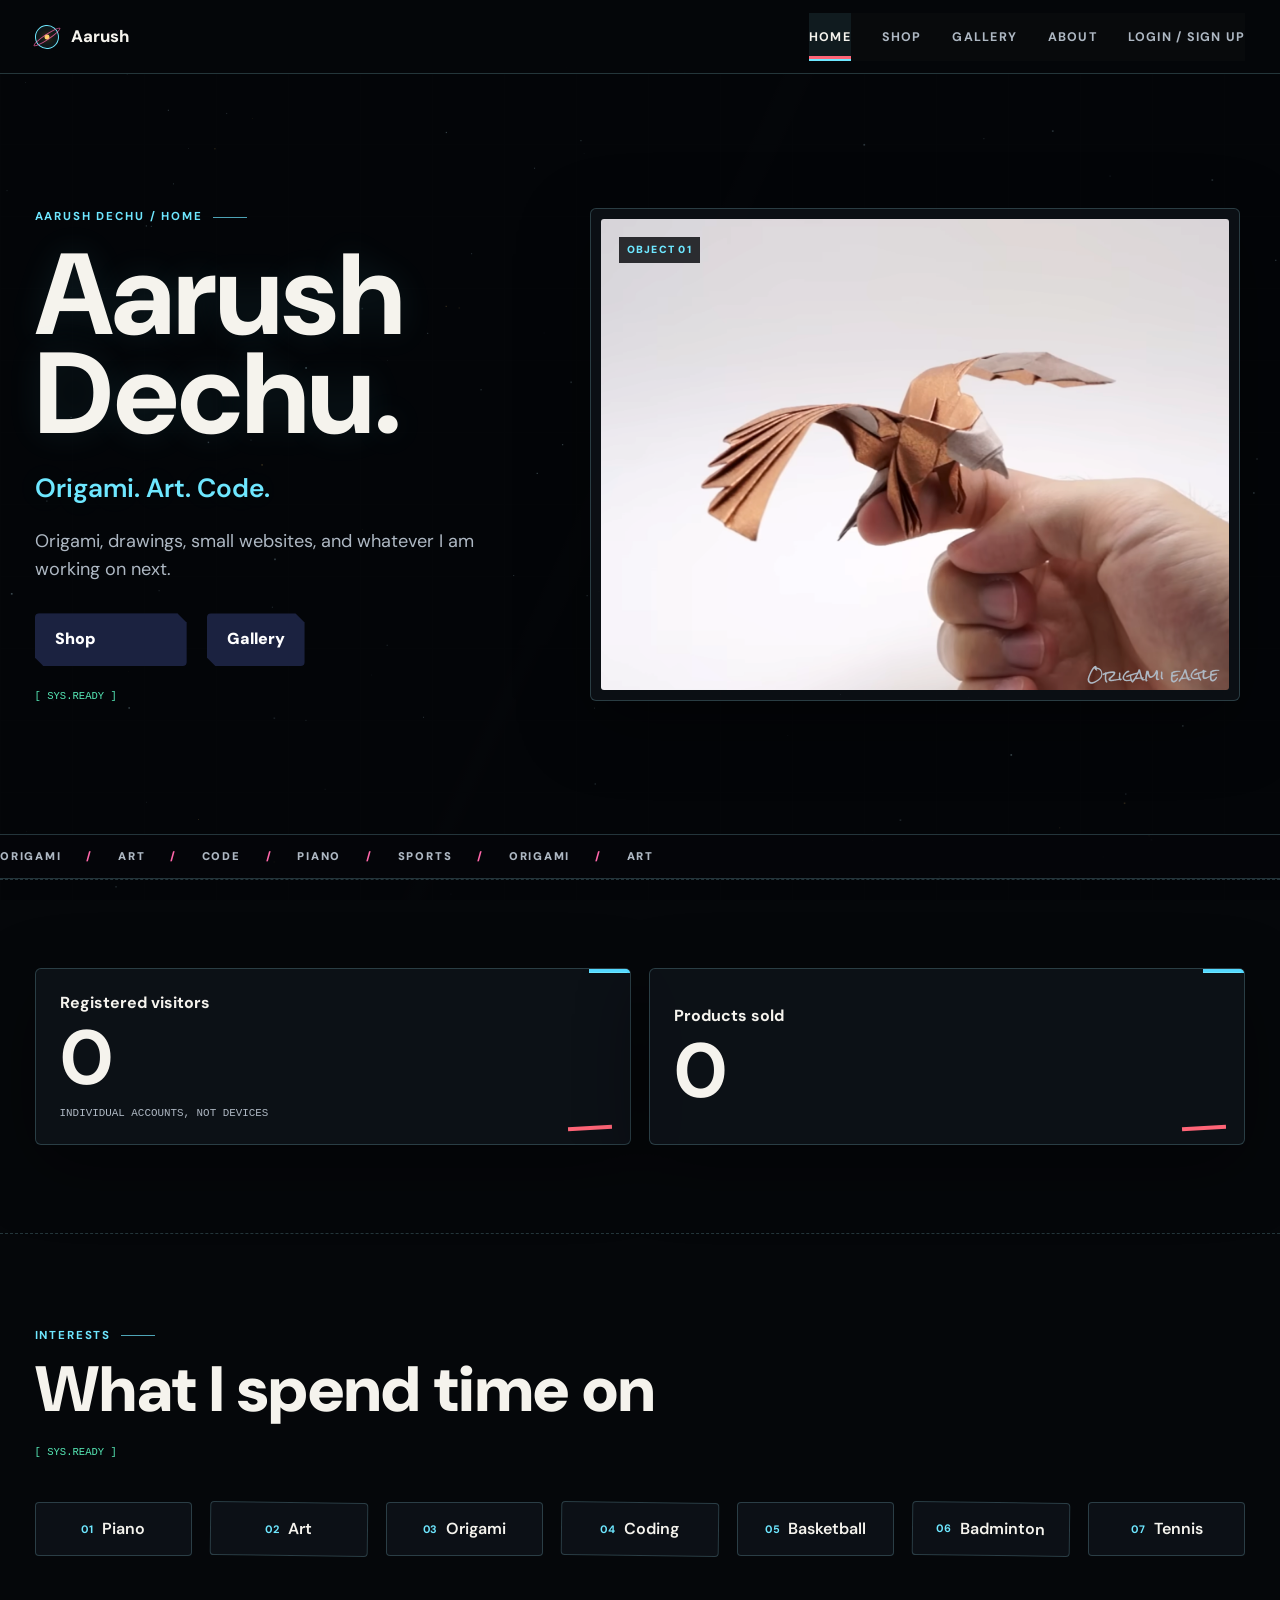
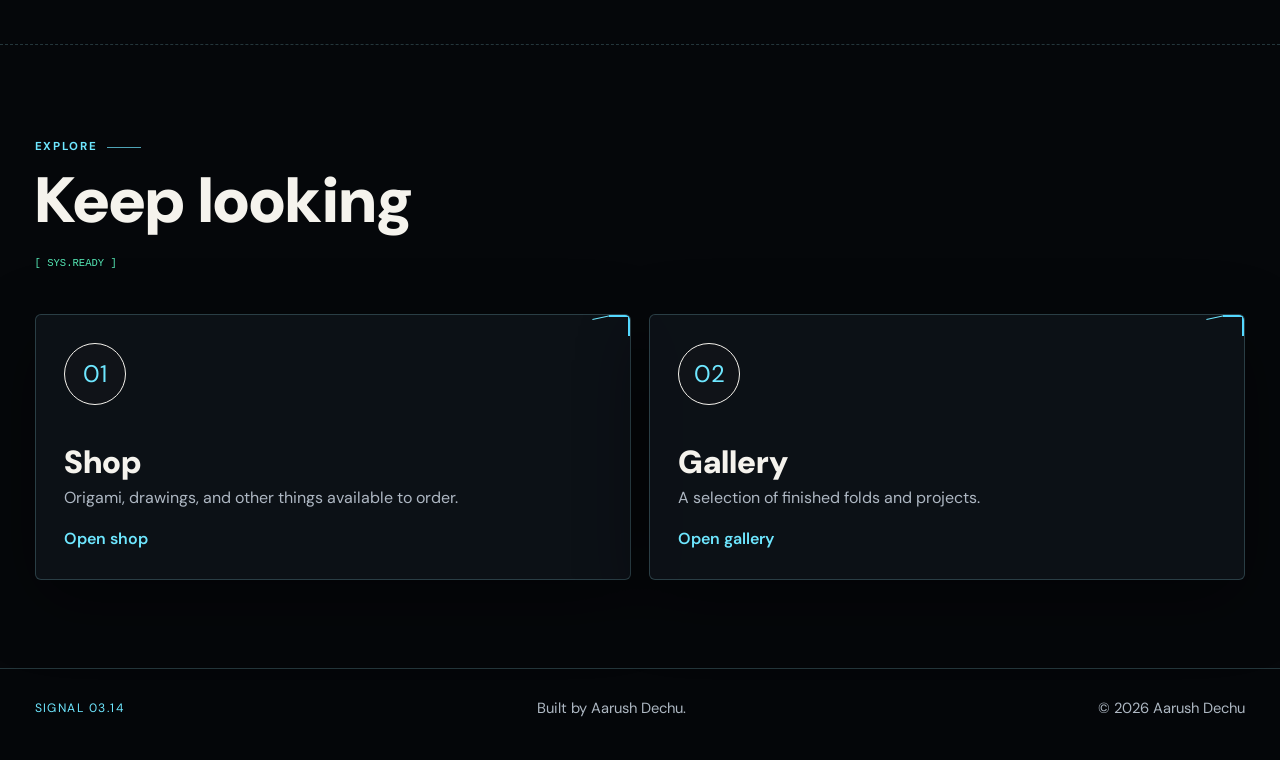
==== commit c1a33ff9: "Add space video and particle buttons" ====
--- a/index.html
+++ b/index.html
@@ -66,7 +66,11 @@
         <h1 class="signal-title" data-text="Aarush Dechu.">Aarush Dechu.<small data-cycle-copy>Origami. Art. Code.</small></h1>
         <p class="lead">Origami, drawings, small websites, and whatever I am working on next.</p>
         <div class="hero-actions">
-          <a class="btn btn--coral" href="shop.html">Shop</a>
+          <a class="btn btn--coral particle-button" href="shop.html" data-particle-button>
+            <span class="particle-button__label">Shop</span>
+            <span class="particle-button__arrow" aria-hidden="true">→</span>
+            <span class="particle-button__tick" aria-hidden="true">✓</span>
+          </a>
           <a class="btn btn--ghost" href="gallery.html">Gallery</a>
         </div>
       </div>
--- a/css/space-theme.css
+++ b/css/space-theme.css
@@ -45,10 +45,36 @@
   mask-image: linear-gradient(to bottom, black, rgba(0, 0, 0, 0.3));
 }
 
+body::after {
+  content: "";
+  position: fixed;
+  inset: 0;
+  z-index: -2;
+  pointer-events: none;
+  background: rgba(3, 5, 8, 0.55);
+}
+
+.space-video {
+  position: fixed;
+  inset: 0;
+  z-index: -4;
+  width: 100%;
+  height: 100%;
+  object-fit: cover;
+  opacity: 0;
+  filter: saturate(0.7) contrast(1.14) brightness(0.72);
+  pointer-events: none;
+  transition: opacity 1.8s ease;
+}
+
+.space-video.is-ready {
+  opacity: 0.54;
+}
+
 .space-canvas {
   position: fixed;
   inset: 0;
-  z-index: -2;
+  z-index: -3;
   width: 100%;
   height: 100%;
   pointer-events: none;
@@ -313,6 +339,112 @@
 .memory-button:hover {
   transform: translateY(-2px);
   box-shadow: 0 0 24px rgba(110, 231, 255, 0.2);
+}
+
+/* Adapted from the supplied particle button, rewritten as plain CSS. */
+.particle-button {
+  position: relative;
+  isolation: isolate;
+  min-width: 152px;
+  overflow: visible;
+  transition: color 220ms ease, background 220ms ease, border-color 220ms ease,
+    box-shadow 220ms ease, transform 220ms ease;
+}
+
+.particle-button__label,
+.particle-button__arrow,
+.particle-button__tick {
+  position: relative;
+  z-index: 2;
+}
+
+.particle-button__label {
+  transition: transform 260ms ease, opacity 180ms ease;
+}
+
+.particle-button__arrow {
+  width: 0;
+  overflow: hidden;
+  opacity: 0;
+  transform: translateX(-8px);
+  transition: width 260ms ease, opacity 180ms ease, transform 260ms ease;
+}
+
+.particle-button__tick {
+  position: absolute;
+  inset: 50% auto auto 50%;
+  color: #05070a;
+  font-size: 1.25rem;
+  transform: translate(-50%, -50%) scale(0) rotate(-45deg);
+}
+
+.particle-button:hover .particle-button__label {
+  transform: translateX(-4px);
+}
+
+.particle-button:hover .particle-button__arrow {
+  width: 18px;
+  opacity: 1;
+  transform: none;
+}
+
+.particle-button__particle {
+  --particle-color: var(--cyan);
+  position: absolute;
+  z-index: -1;
+  top: 50%;
+  left: 50%;
+  width: var(--particle-size, 5px);
+  height: var(--particle-size, 5px);
+  border-radius: 50%;
+  background: var(--particle-color);
+  box-shadow: 0 0 12px color-mix(in srgb, var(--particle-color), transparent 25%);
+  opacity: 0;
+  pointer-events: none;
+  transform: translate(-50%, -50%) scale(0.25);
+}
+
+.particle-button:hover .particle-button__particle {
+  animation: particle-orbit var(--particle-duration, 1.2s) var(--particle-delay, 0s) ease-out infinite;
+}
+
+.particle-button.is-launching {
+  color: transparent;
+  border-radius: 50%;
+  transform: rotate(90deg);
+  animation: launch-button 460ms cubic-bezier(0.39, 2.01, 0.27, 0.75) forwards;
+}
+
+.particle-button.is-launching .particle-button__label,
+.particle-button.is-launching .particle-button__arrow {
+  opacity: 0;
+}
+
+.particle-button.is-launching .particle-button__particle {
+  animation: particle-launch 620ms var(--particle-delay, 0s) ease-out forwards;
+}
+
+.particle-button.is-launched .particle-button__tick {
+  animation: particle-tick 260ms ease-out forwards;
+}
+
+@keyframes particle-orbit {
+  0% { opacity: 0; transform: translate(-50%, -50%) scale(0.2); }
+  25% { opacity: 0.8; }
+  100% { opacity: 0; transform: translate(calc(-50% + var(--particle-x)), calc(-50% + var(--particle-y))) scale(1); }
+}
+
+@keyframes particle-launch {
+  0% { opacity: 0.9; transform: translate(-50%, -50%) scale(0.4); }
+  100% { opacity: 0; transform: translate(calc(-50% + var(--particle-x)), calc(-50% + var(--particle-y))) scale(1.4); }
+}
+
+@keyframes launch-button {
+  to { width: 52px; min-width: 52px; }
+}
+
+@keyframes particle-tick {
+  to { transform: translate(-50%, -50%) scale(1) rotate(-90deg); }
 }
 
 .glitch-button::before,
@@ -890,6 +1022,10 @@
 }
 
 @media (prefers-reduced-motion: reduce) {
+  .space-video {
+    display: none;
+  }
+
   .space-reveal {
     opacity: 1;
     transform: none;
@@ -901,4 +1037,8 @@
   .signal-title.is-glitching::after {
     animation: none;
   }
-}
+
+  .particle-button__particle {
+    display: none;
+  }
+}
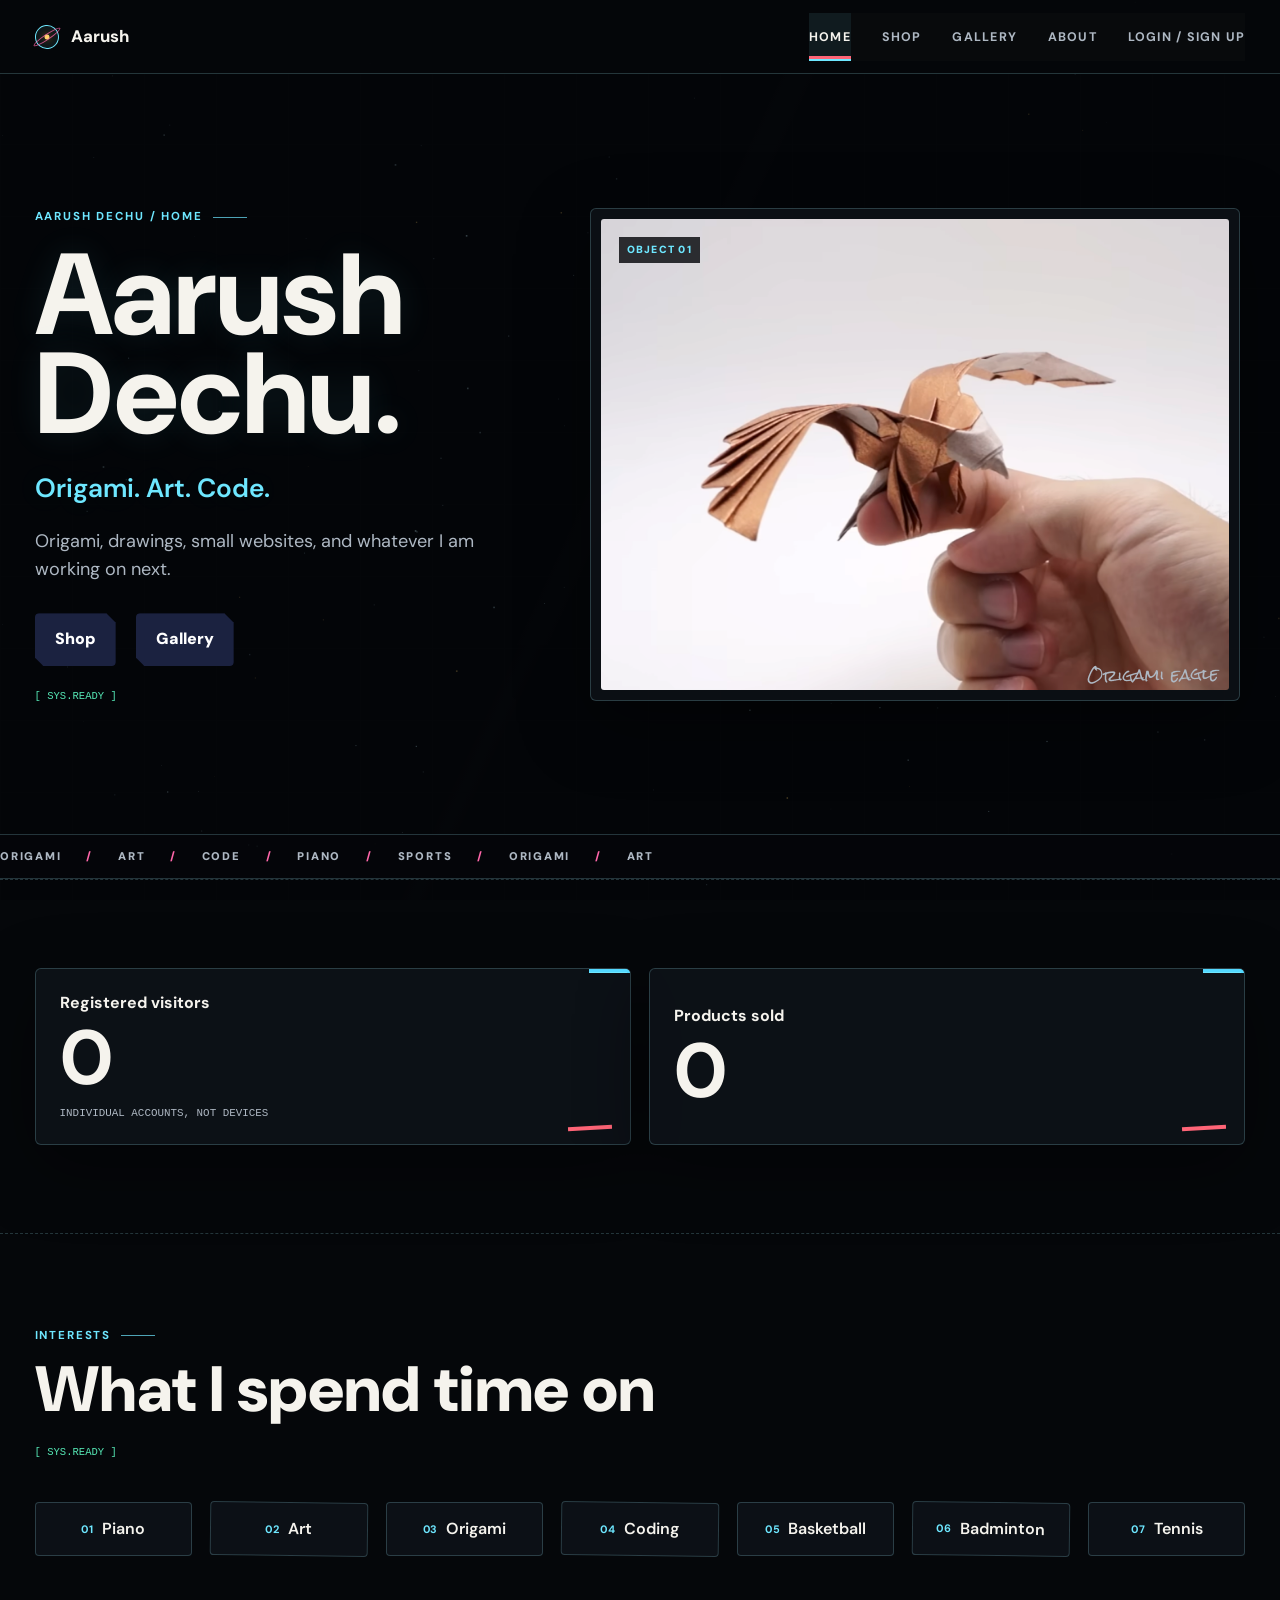
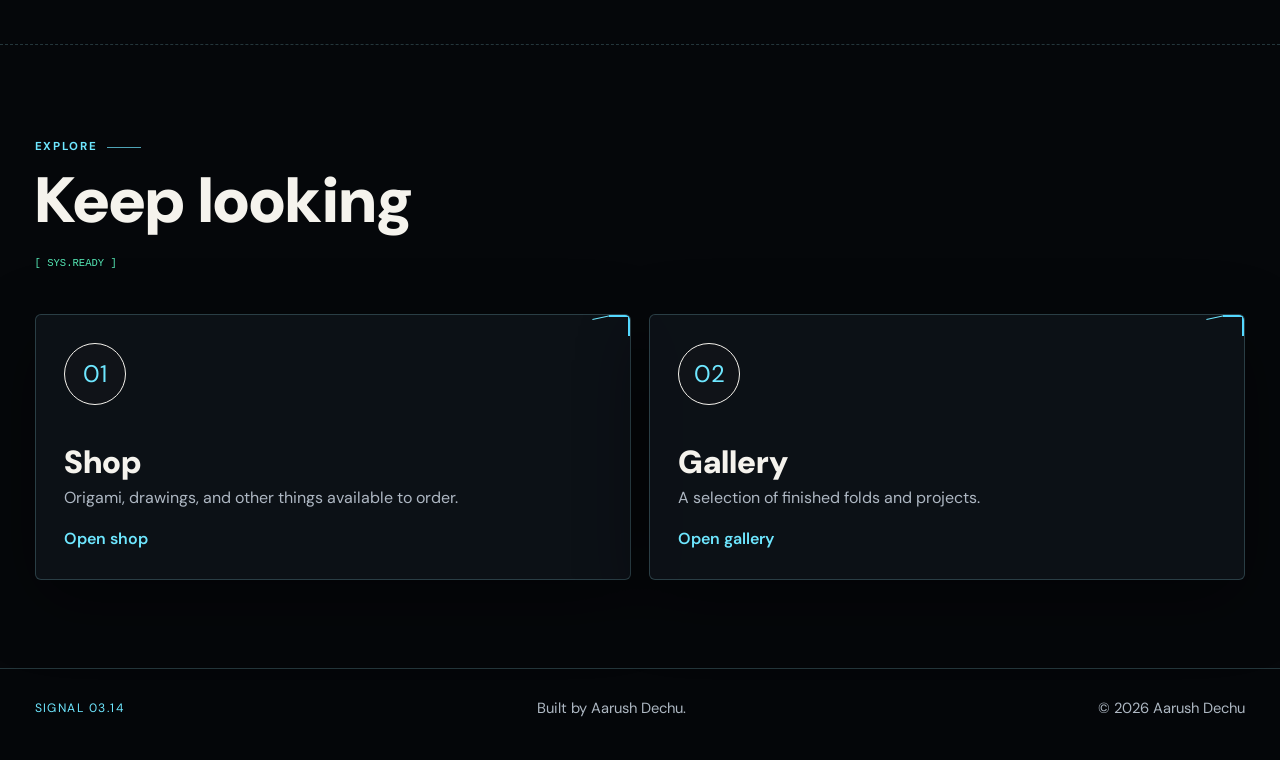
==== commit 9e6129bd: "Use particle animation for login loading" ====
--- a/index.html
+++ b/index.html
@@ -66,11 +66,7 @@
         <h1 class="signal-title" data-text="Aarush Dechu.">Aarush Dechu.<small data-cycle-copy>Origami. Art. Code.</small></h1>
         <p class="lead">Origami, drawings, small websites, and whatever I am working on next.</p>
         <div class="hero-actions">
-          <a class="btn btn--coral particle-button" href="shop.html" data-particle-button>
-            <span class="particle-button__label">Shop</span>
-            <span class="particle-button__arrow" aria-hidden="true">→</span>
-            <span class="particle-button__tick" aria-hidden="true">✓</span>
-          </a>
+          <a class="btn btn--coral" href="shop.html">Shop</a>
           <a class="btn btn--ghost" href="gallery.html">Gallery</a>
         </div>
       </div>
--- a/css/space-theme.css
+++ b/css/space-theme.css
@@ -353,9 +353,21 @@
 
 .particle-button__label,
 .particle-button__arrow,
+.particle-button__loader,
 .particle-button__tick {
   position: relative;
   z-index: 2;
+}
+
+.particle-button__loader {
+  width: 0;
+  height: 18px;
+  border: 2px solid transparent;
+  border-top-color: #05070a;
+  border-right-color: #05070a;
+  border-radius: 50%;
+  opacity: 0;
+  transform: scale(0.4);
 }
 
 .particle-button__label {
@@ -408,6 +420,27 @@
   animation: particle-orbit var(--particle-duration, 1.2s) var(--particle-delay, 0s) ease-out infinite;
 }
 
+.particle-button.is-loading {
+  cursor: wait;
+  opacity: 1;
+  box-shadow: 0 0 28px rgba(110, 231, 255, 0.28);
+}
+
+.particle-button.is-loading .particle-button__label {
+  transform: translateX(-5px);
+}
+
+.particle-button.is-loading .particle-button__loader {
+  width: 18px;
+  opacity: 1;
+  transform: scale(1);
+  animation: login-loader 620ms linear infinite;
+}
+
+.particle-button.is-loading .particle-button__particle {
+  animation: particle-orbit var(--particle-duration, 1.2s) var(--particle-delay, 0s) ease-out infinite;
+}
+
 .particle-button.is-launching {
   color: transparent;
   border-radius: 50%;
@@ -445,6 +478,10 @@
 
 @keyframes particle-tick {
   to { transform: translate(-50%, -50%) scale(1) rotate(-90deg); }
+}
+
+@keyframes login-loader {
+  to { transform: rotate(360deg); }
 }
 
 .glitch-button::before,
@@ -1041,4 +1078,20 @@
   .particle-button__particle {
     display: none;
   }
-}
+
+  .particle-button.is-loading .particle-button__loader {
+    animation: none;
+  }
+
+  .particle-button.is-launching {
+    width: 52px;
+    min-width: 52px;
+    animation: none;
+    transform: rotate(90deg);
+  }
+
+  .particle-button.is-launched .particle-button__tick {
+    animation: none;
+    transform: translate(-50%, -50%) scale(1) rotate(-90deg);
+  }
+}
